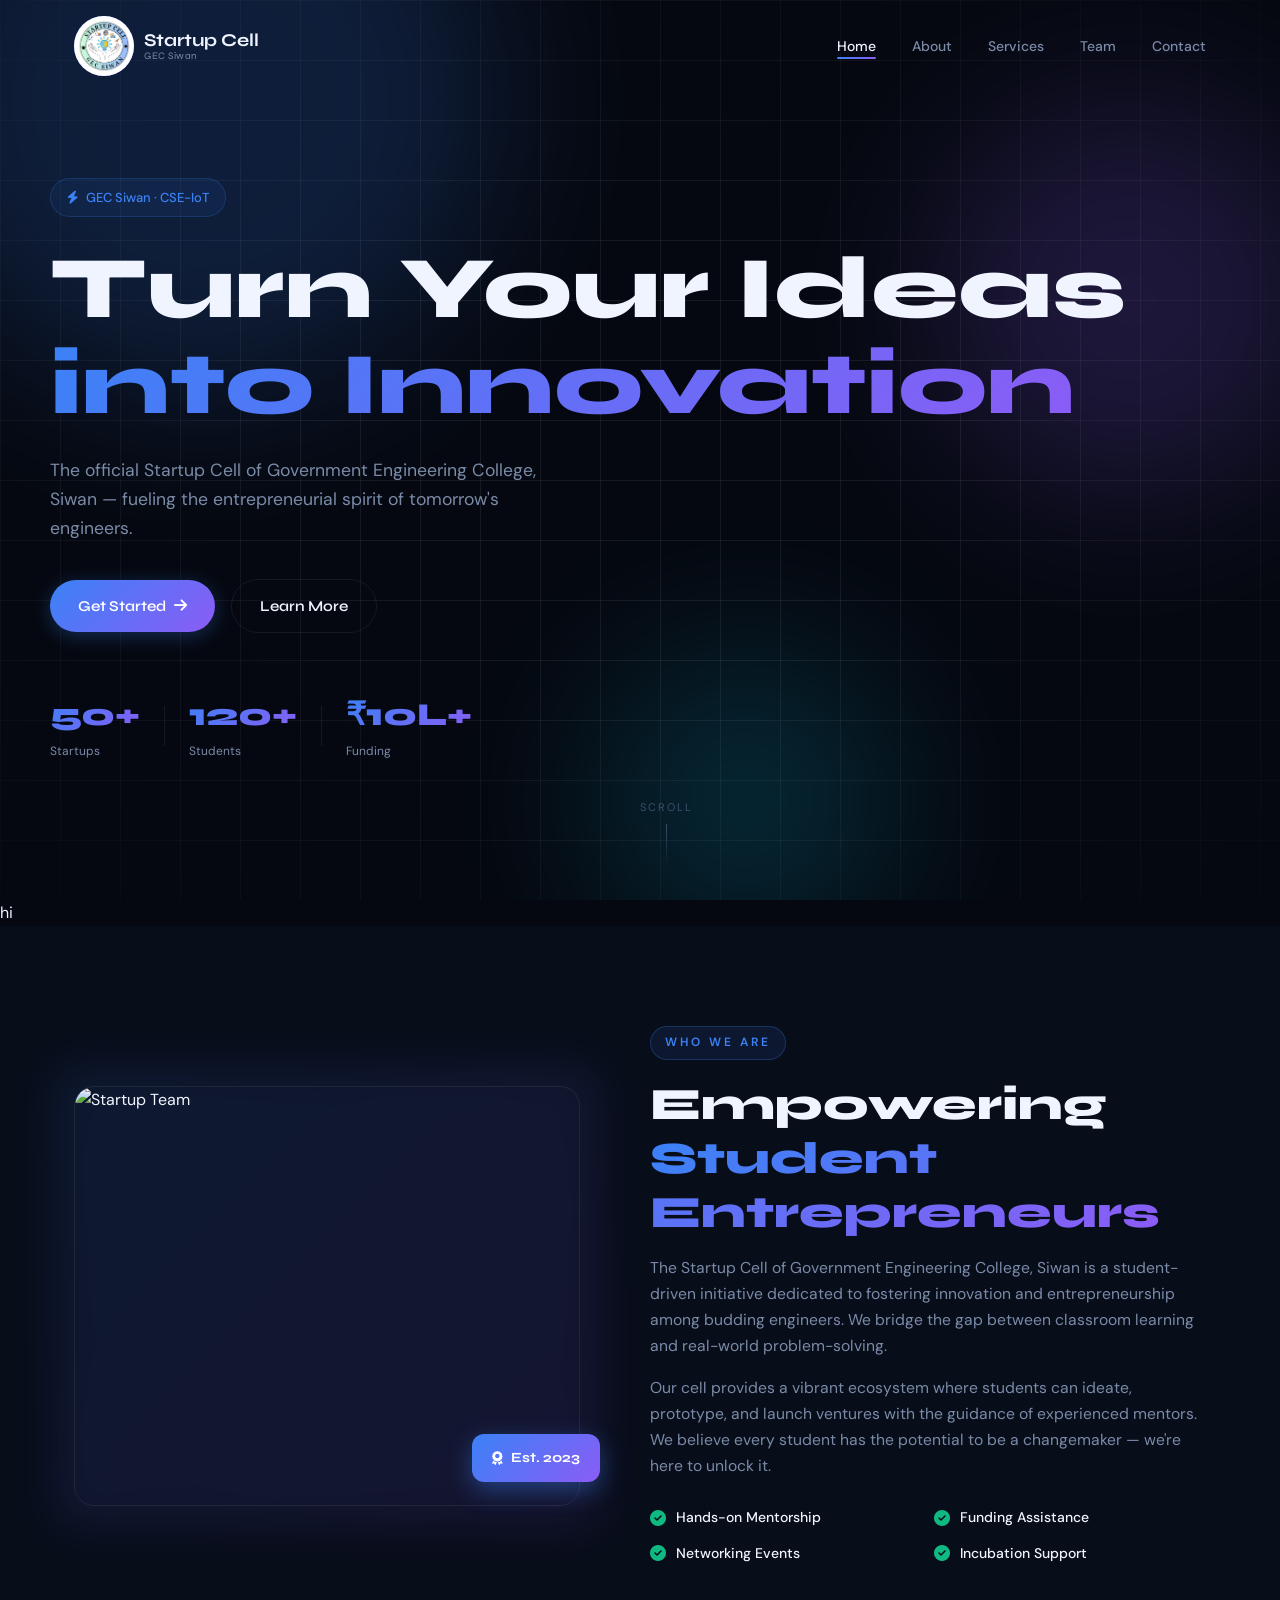
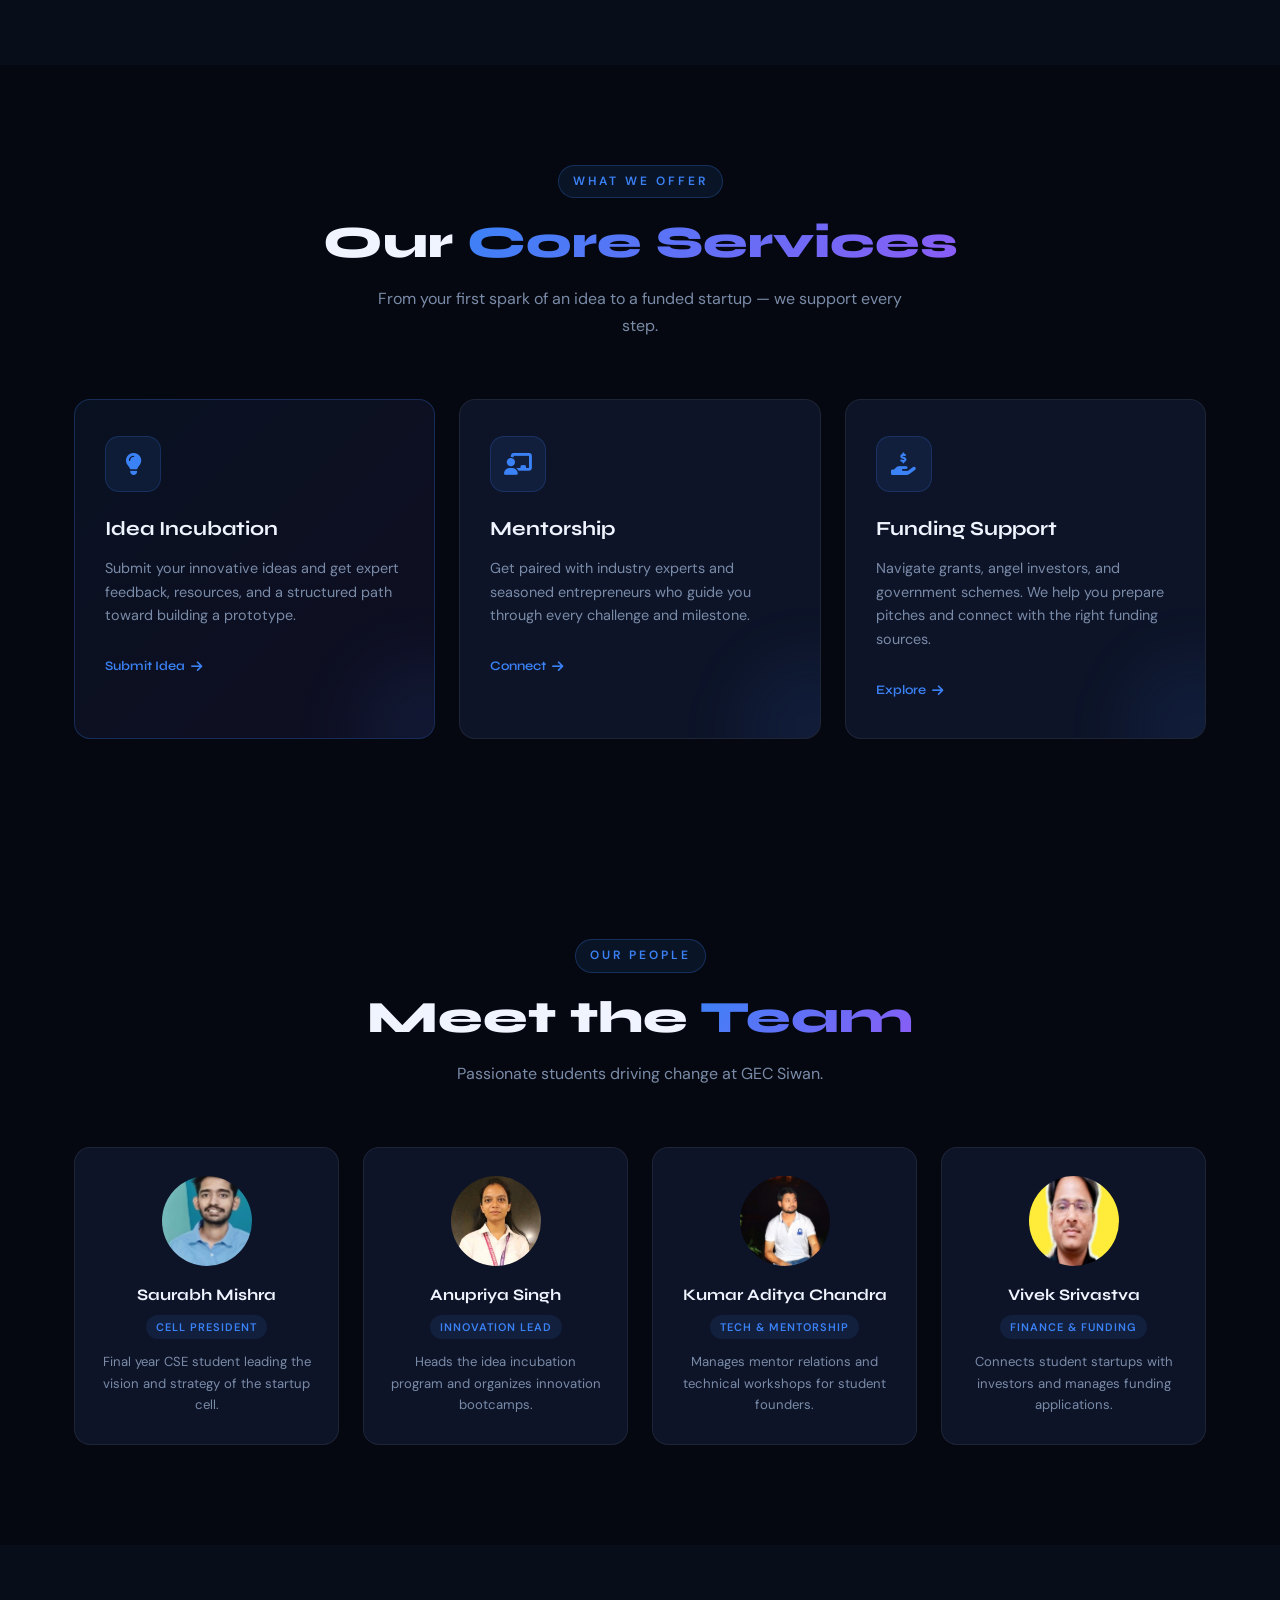
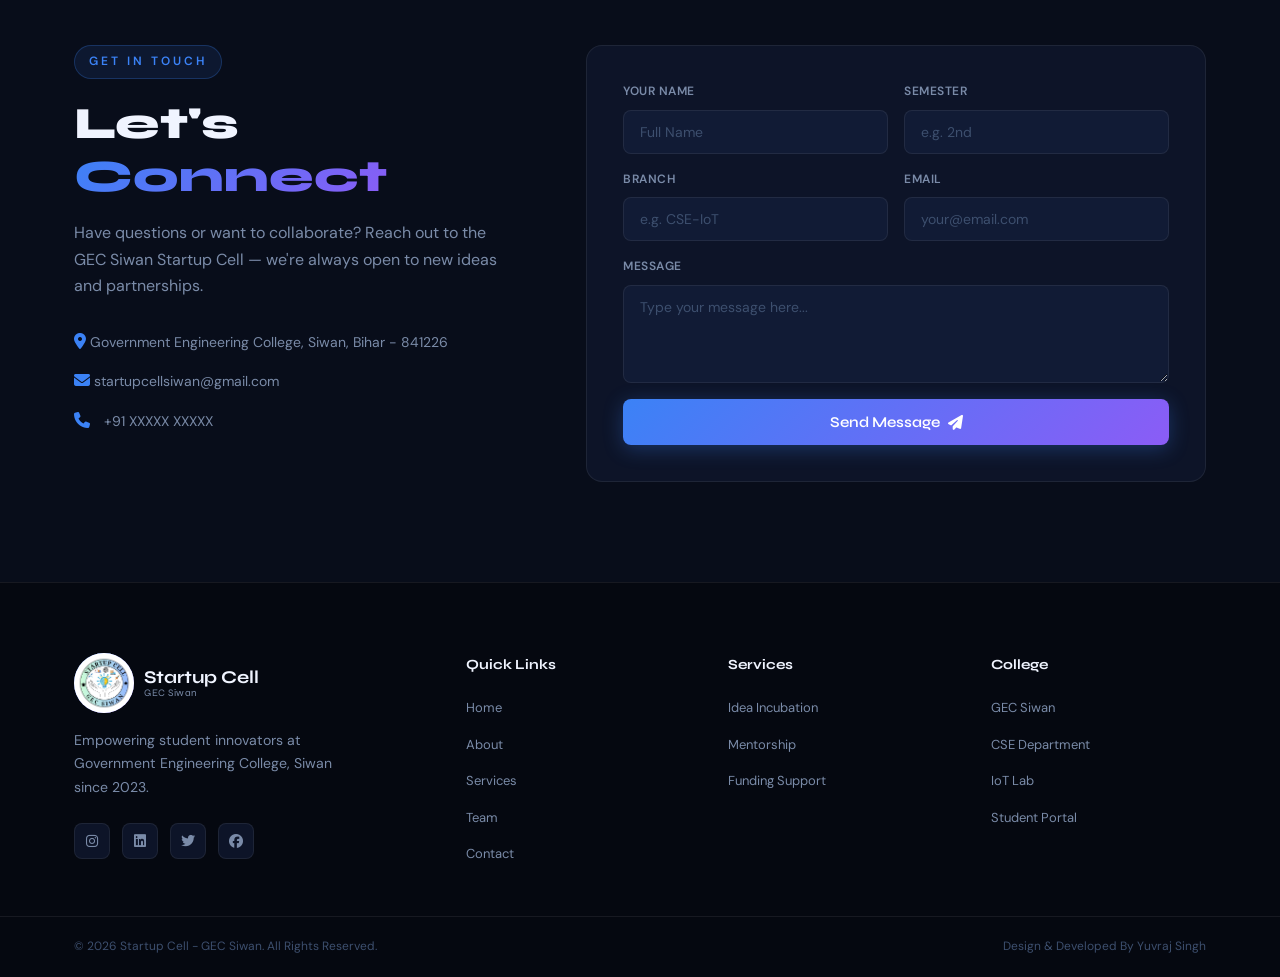
==== index.html @ 68ba0b36 "mage update in team section" ====
<!DOCTYPE html>
<html lang="en">
<head>
  <meta charset="UTF-8" />
  <meta name="viewport" content="width=device-width, initial-scale=1.0"/>
  <title>Startup Cell - GEC Siwan</title>
  <link rel="stylesheet" href="style.css" />
  <link href="https://fonts.googleapis.com/css2?family=Syne:wght@400;600;700;800&family=DM+Sans:ital,wght@0,300;0,400;0,500;1,300&display=swap" rel="stylesheet"/>
  <link rel="stylesheet" href="https://cdnjs.cloudflare.com/ajax/libs/font-awesome/6.5.0/css/all.min.css"/>
</head>
<body>

  <!-- ======= NAVBAR ======= -->
  <nav class="navbar" id="navbar">
    <div class="nav-inner">
      <a href="#home" class="nav-logo">
        <div class="logo-icon">
          <img src="IMAGES/Startup Cell Logo.png" alt="startup cell logo">
        </div>
        <div class="logo-text">Startup Cell<span>GEC Siwan</span></div>
      </a>
      <ul class="nav-links" id="navLinks">
        <li><a href="#home" class="nav-link active">Home</a></li>
        <li><a href="#about" class="nav-link">About</a></li>
        <li><a href="#services" class="nav-link">Services</a></li>
        <li><a href="#team" class="nav-link">Team</a></li>
        <li><a href="#contact" class="nav-link">Contact</a></li>
      </ul>
      <button class="hamburger" id="hamburger" aria-label="Toggle Menu">
        <span></span><span></span><span></span>
      </button>
    </div>
  </nav>

  <!-- ======= HERO ======= -->
  <section class="hero" id="home">
    <div class="hero-bg">
      <div class="hero-circle c1"></div>
      <div class="hero-circle c2"></div>
      <div class="hero-circle c3"></div>
      <div class="grid-overlay"></div>
    </div>
    <div class="hero-content">
      <div class="hero-badge"><i class="fa-solid fa-bolt"></i> GEC Siwan · CSE-IoT</div>
      <h1 class="hero-title">
        Turn Your Ideas<br/>
        <span class="gradient-text">into Innovation</span>
      </h1>
      <p class="hero-desc">
        The official Startup Cell of Government Engineering College, Siwan — fueling the entrepreneurial spirit of tomorrow's engineers.
      </p>
      <div class="hero-cta">
        <a href="#services" class="btn-primary">Get Started <i class="fa-solid fa-arrow-right"></i></a>
        <a href="#about" class="btn-ghost">Learn More</a>
      </div>
      <div class="hero-stats">
        <div class="stat"><span class="stat-num">50+</span><span class="stat-label">Startups</span></div>
        <div class="stat-divider"></div>
        <div class="stat"><span class="stat-num">120+</span><span class="stat-label">Students</span></div>
        <div class="stat-divider"></div>
        <div class="stat"><span class="stat-num">₹10L+</span><span class="stat-label">Funding</span></div>
      </div>
    </div>
    <!-- <div class="hero-visual">
      <div class="floating-card fc1"><i class="fa-solid fa-lightbulb"></i><span>Idea Lab</span></div>
      <div class="floating-card fc2"><i class="fa-solid fa-rocket"></i><span>Launch</span></div>
      <div class="floating-card fc3"><i class="fa-solid fa-chart-line"></i><span>Growth</span></div>
      <div class="hero-orb"></div>
    </div> -->
    <div class="scroll-hint"><span>Scroll</span><div class="scroll-line"></div></div>
  </section>hi

  <!-- ======= ABOUT ======= -->
  <section class="about" id="about">
    <div class="container">
      <div class="about-inner">
        <div class="about-img-wrap">
          <div class="about-img-bg"></div>
          <img src="https://pbs.twimg.com/media/HG0nPJeasAAqu2N.jpg" alt="Startup Team" class="about-img" />
          <div class="about-img-badge"><i class="fa-solid fa-award"></i> Est. 2023</div>
        </div>
        <div class="about-content">
          <div class="section-label">Who We Are</div>
          <h2 class="section-title">Empowering <span class="gradient-text">Student Entrepreneurs</span></h2>
          <p>The Startup Cell of Government Engineering College, Siwan is a student-driven initiative dedicated to fostering innovation and entrepreneurship among budding engineers. We bridge the gap between classroom learning and real-world problem-solving.</p>
          <p>Our cell provides a vibrant ecosystem where students can ideate, prototype, and launch ventures with the guidance of experienced mentors. We believe every student has the potential to be a changemaker — we're here to unlock it.</p>
          <div class="about-features">
            <div class="feature-item"><i class="fa-solid fa-check-circle"></i> Hands-on Mentorship</div>
            <div class="feature-item"><i class="fa-solid fa-check-circle"></i> Funding Assistance</div>
            <div class="feature-item"><i class="fa-solid fa-check-circle"></i> Networking Events</div>
            <div class="feature-item"><i class="fa-solid fa-check-circle"></i> Incubation Support</div>
          </div>
        </div>
      </div>
    </div>
  </section>

  <!-- ======= SERVICES ======= -->
  <section class="services" id="services">
    <div class="container">
      <div class="section-header">
        <div class="section-label">What We Offer</div>
        <h2 class="section-title">Our <span class="gradient-text">Core Services</span></h2>
        <p class="section-subtitle">From your first spark of an idea to a funded startup — we support every step.</p>
      </div>
      <div class="services-grid">

        <div class="service-card featured">
          <div class="service-icon"><i class="fa-solid fa-lightbulb"></i></div>
          <h3>Idea Incubation</h3>
          <p>Submit your innovative ideas and get expert feedback, resources, and a structured path toward building a prototype.</p>
          <a href="idea.html" target="_blank" class="service-btn">Submit Idea <i class="fa-solid fa-arrow-right"></i></a>
          <div class="card-glow"></div>
        </div>

        <div class="service-card">
          <div class="service-icon"><i class="fa-solid fa-chalkboard-user"></i></div>
          <h3>Mentorship</h3>
          <p>Get paired with industry experts and seasoned entrepreneurs who guide you through every challenge and milestone.</p>
          <a href="mentor.html" target="_blank" class="service-btn">Connect <i class="fa-solid fa-arrow-right"></i></a>
          <div class="card-glow"></div>
        </div>

        <div class="service-card">
          <div class="service-icon"><i class="fa-solid fa-hand-holding-dollar"></i></div>
          <h3>Funding Support</h3>
          <p>Navigate grants, angel investors, and government schemes. We help you prepare pitches and connect with the right funding sources.</p>
          <a href="funding.html" class="service-btn">Explore <i class="fa-solid fa-arrow-right"></i></a>
          <div class="card-glow"></div>
        </div>

      </div>
    </div>
  </section>

  <!-- ======= IDEA FORM ======= -->
  <!-- <section class="idea-form-section" id="idea-form">
    <div class="container">
      <div class="idea-form-wrap">
        <div class="idea-form-left">
          <div class="section-label">Idea Incubation</div>
          <h2 class="section-title">Submit Your <span class="gradient-text">Idea</span></h2>
          <p>Have an innovative idea that can solve a real problem? Fill in the form and our team will review it and get back to you!</p>
          <div class="idea-steps">
            <div class="step"><span class="step-num">01</span><span>Submit your idea via form</span></div>
            <div class="step"><span class="step-num">02</span><span>Review by expert panel</span></div>
            <div class="step"><span class="step-num">03</span><span>Incubation & Mentorship</span></div>
          </div>
        </div>
        <div class="idea-form-right">
          <form class="idea-form" id="ideaForm">
            <div class="form-row">
              <div class="form-group">
                <label>Full Name</label>
                <input type="text" placeholder="Your full name" required />
              </div>
              <div class="form-group">
                <label>Branch</label>
                <input type="text" placeholder="e.g. CSE-IoT" required />
              </div>
            </div> -->
            <!-- <div class="form-row">
              <div class="form-group">
                <label>Semester</label>
                <input type="text" placeholder="e.g. 2nd" required />
              </div>
              <div class="form-group">
                <label>Registration No.</label>
                <input type="text" placeholder="e.g. 2023XXXXXXX" required />
              </div>
            </div>
            <div class="form-row">
              <div class="form-group">
                <label>Email</label>
                <input type="email" placeholder="your@email.com" required />
              </div>
              <div class="form-group">
                <label>Contact No.</label>
                <input type="tel" placeholder="+91 XXXXXXXXXX" required />
              </div>
            </div>
            <div class="form-group full">
              <label>Topic of Idea</label>
              <input type="text" placeholder="e.g. Smart Irrigation System using IoT" required />
            </div>
            <div class="form-group full">
              <label>Description of Idea</label>
              <textarea rows="4" placeholder="Describe your idea in detail..." required></textarea>
            </div>
            <button type="submit" class="btn-primary full-btn">Submit Idea <i class="fa-solid fa-paper-plane"></i></button>
          </form>
        </div>
      </div>
    </div>
  </section> -->

  <!-- ======= TEAM ======= -->
  <section class="team" id="team">
    <div class="container">
      <div class="section-header">
        <div class="section-label">Our People</div>
        <h2 class="section-title">Meet the <span class="gradient-text">Team</span></h2>
        <p class="section-subtitle">Passionate students driving change at GEC Siwan.</p>
      </div>
      <div class="team-grid">

        <div class="team-card">
          <div class="team-img-wrap">
            <img src="IMAGES/Saurabh  Mishra.jpeg" alt="Saurabh Mishra" />
            <div class="team-overlay"><div class="team-socials"><a href="https://www.linkedin.com/in/saurabh-mishra-515192320?utm_source=share_via&utm_content=profile&utm_medium=member_android" target="_blank"><i class="fa-brands fa-linkedin"></i></a><a href="#"><i class="fa-brands fa-github"></i></a></div></div>
          </div>
          <h4>Saurabh Mishra</h4>
          <span class="team-role">Cell President</span>
          <p>Final year CSE student leading the vision and strategy of the startup cell.</p>
        </div>

        <div class="team-card">
          <div class="team-img-wrap">
            <img src="IMAGES/Anupriya.jpeg" alt="Anupriya Singh" />
            <div class="team-overlay"><div class="team-socials"><a href="https://www.linkedin.com/in/anupriya-singh-14bb33348?utm_source=share_via&utm_content=profile&utm_medium=member_android" target="_blank"><i class="fa-brands fa-linkedin"></i></a><a href="#"><i class="fa-brands fa-github"></i></a></div></div>
          </div>
          <h4>Anupriya Singh</h4>
          <span class="team-role">Innovation Lead</span>
          <p>Heads the idea incubation program and organizes innovation bootcamps.</p>
        </div>

        <div class="team-card">
          <div class="team-img-wrap">
            <img src="IMAGES/Aditya Chandra.jpeg" alt="Kumar Aditya Chandra" />
            <div class="team-overlay"><div class="team-socials"><a href="https://www.linkedin.com/in/kumar-aditya-chandra-063805a6?utm_source=share_via&utm_content=profile&utm_medium=member_android" target="_blank"><i class="fa-brands fa-linkedin"></i></a><a href="#"><i class="fa-brands fa-github"></i></a></div></div>
          </div>
          <h4>Kumar Aditya Chandra</h4>
          <span class="team-role">Tech & Mentorship</span>
          <p>Manages mentor relations and technical workshops for student founders.</p>
        </div>

        <div class="team-card">
          <div class="team-img-wrap">
            <img src="IMAGES/vivek srivastva.jpeg" alt="Vivek Srivastva" />
            <div class="team-overlay"><div class="team-socials"><a href="https://www.linkedin.com/in/vivek-kumar-srivastav-7a9850263?utm_source=share_via&utm_content=profile&utm_medium=member_android" target="_blank"><i class="fa-brands fa-linkedin"></i></a><a href="#"><i class="fa-brands fa-github"></i></a></div></div>
          </div>
          <h4>Vivek Srivastva</h4>
          <span class="team-role">Finance & Funding</span>
          <p>Connects student startups with investors and manages funding applications.</p>
        </div>

      </div>
    </div>
  </section>

  <!-- ======= CONTACT ======= -->
  <section class="contact" id="contact">
    <div class="container">
      <div class="contact-inner">
        <div class="contact-info">
          <div class="section-label">Get In Touch</div>
          <h2 class="section-title">Let's <span class="gradient-text">Connect</span></h2>
          <p>Have questions or want to collaborate? Reach out to the GEC Siwan Startup Cell — we're always open to new ideas and partnerships.</p>
          <div class="contact-details">
            <div class="contact-item"><a href="https://maps.app.goo.gl/V7AStW87ay97NSYPA" target="_blank" rel="noopener noreferrer"><i class="fa-solid fa-location-dot"></i> <span>Government Engineering College, Siwan, Bihar - 841226</span></a></div>
            <div class="contact-item"><a href="https://mail.google.com/mail/?view=cm&fs=1&to=startupcellsiwan@gmail.com" target="_blank"><i class="fa-solid fa-envelope"></i> <span>startupcellsiwan@gmail.com</span></a></div>
            <div class="contact-item"><i class="fa-solid fa-phone"></i><span>+91 XXXXX XXXXX</span></div>
          </div>
        </div>
        <div class="contact-form-wrap">
          <form class="contact-form" id="contactForm">
            <div class="form-row">
              <div class="form-group">
                <label>Your Name</label>
                <input type="text" placeholder="Full Name" required />
              </div>
              <div class="form-group">
                <label>Semester</label>
                <input type="text" placeholder="e.g. 2nd" />
              </div>
            </div>
            <div class="form-row">
              <div class="form-group">
                <label>Branch</label>
                <input type="text" placeholder="e.g. CSE-IoT" />
              </div>
              <div class="form-group">
                <label>Email</label>
                <input type="email" placeholder="your@email.com" required />
              </div>
            </div>
            <div class="form-group full">
              <label>Message</label>
              <textarea rows="4" placeholder="Type your message here..." required></textarea>
            </div>
            <button type="submit" class="btn-primary full-btn">Send Message <i class="fa-solid fa-paper-plane"></i></button>
          </form>
        </div>
      </div>
    </div>
  </section>

  <!-- ======= FOOTER ======= -->
  <footer class="footer">
    <div class="footer-top">
      <div class="container footer-inner">
        <div class="footer-brand">
          <div class="nav-logo">
            <div class="logo-icon"><img src="IMAGES/Startup Cell Logo.png"></div>
            <div class="logo-text">Startup Cell<span>GEC Siwan</span></div>
          </div>
          <p>Empowering student innovators at Government Engineering College, Siwan since 2023.</p>
          <div class="footer-socials">
            <a href="https://www.instagram.com/scellgecsiwan?igsh=MWdob2xvY2lmMjdhZA==" target="_blank"><i class="fa-brands fa-instagram"></i></a>
            <a href="https://in.linkedin.com/in/scellgecsiwan" target="_blank"><i class="fa-brands fa-linkedin"></i></a>
            <a href="https://x.com/SCellGecSiwan" target="_blank"><i class="fa-brands fa-twitter"></i></a>
            <a href="https://www.facebook.com/SCellGecSiwan" target="_blank"><i class="fa-brands fa-facebook"></i></a>
          </div>
        </div>
        <div class="footer-links">
          <h5>Quick Links</h5>
          <ul>
            <li><a href="#home">Home</a></li>
            <li><a href="#about">About</a></li>
            <li><a href="#services">Services</a></li>
            <li><a href="#team">Team</a></li>
            <li><a href="#contact">Contact</a></li>
          </ul>
        </div>
        <div class="footer-links">
          <h5>Services</h5>
          <ul>
            <li><a href="#idea-form">Idea Incubation</a></li>
            <li><a href="#mentorship">Mentorship</a></li>
            <li><a href="#funding">Funding Support</a></li>
          </ul>
        </div>
        <div class="footer-links">
          <h5>College</h5>
          <ul>
            <li><a href="#">GEC Siwan</a></li>
            <li><a href="#">CSE Department</a></li>
            <li><a href="#">IoT Lab</a></li>
            <li><a href="#">Student Portal</a></li>
          </ul>
        </div>
      </div>
    </div>
    <div class="footer-bottom">
      <div class="container">
        <p>&copy; 2026 Startup Cell - GEC Siwan. All Rights Reserved.</p>
        <p>Design & Developed By</i> Yuvraj Singh</p>
      </div>
    </div>
  </footer>

  <!-- Toast Notification -->
  <div class="toast" id="toast"><i class="fa-solid fa-circle-check"></i> <span id="toastMsg">Submitted!</span></div>

  <script src="script.js"></script>
</body>
</html>
---- style.css ----
/* =============================================
   GEC SIWAN STARTUP CELL - STYLE.CSS
   ============================================= */

/* --- CSS Variables --- */
:root {
  --bg: #050810;
  --bg2: #080d1a;
  --surface: #0d1428;
  --surface2: #111b35;
  --border: rgba(255,255,255,0.07);
  --accent: #3b82f6;
  --accent2: #06b6d4;
  --accent3: #8b5cf6;
  --green: #10b981;
  --text: #f0f4ff;
  --text-muted: #7a8ba8;
  --text-dim: #3d4f6e;
  --gradient: linear-gradient(135deg, #3b82f6, #8b5cf6);
  --gradient2: linear-gradient(135deg, #06b6d4, #3b82f6);
  --font-display: 'Syne', sans-serif;
  --font-body: 'DM Sans', sans-serif;
  --radius: 16px;
  --radius-sm: 8px;
  --shadow: 0 8px 32px rgba(0,0,0,0.4);
  --shadow-glow: 0 0 40px rgba(59,130,246,0.15);
}

/* --- Reset --- */
*, *::before, *::after { margin: 0; padding: 0; box-sizing: border-box; }
html { scroll-behavior: smooth; }
body {
  font-family: var(--font-body);
  background: var(--bg);
  color: var(--text);
  line-height: 1.65;
  overflow-x: hidden;
}
a { text-decoration: none; color: inherit; }
ul { list-style: none; }
img { max-width: 100%; display: block; }

/* --- Utility --- */
.container { max-width: 1180px; margin: 0 auto; padding: 0 24px; }
.gradient-text {
  background: var(--gradient);
  -webkit-background-clip: text;
  -webkit-text-fill-color: transparent;
  background-clip: text;
}
.section-label {
  display: inline-block;
  font-size: 12px;
  font-weight: 600;
  letter-spacing: 3px;
  text-transform: uppercase;
  color: var(--accent);
  background: rgba(59,130,246,0.1);
  border: 1px solid rgba(59,130,246,0.25);
  padding: 6px 14px;
  border-radius: 100px;
  margin-bottom: 18px;
}
.section-title {
  font-family: var(--font-display);
  font-size: clamp(2rem, 4vw, 2.8rem);
  font-weight: 800;
  line-height: 1.2;
  margin-bottom: 16px;
}
.section-header { text-align: center; margin-bottom: 60px; }
.section-subtitle { color: var(--text-muted); max-width: 540px; margin: 0 auto; }

/* --- Buttons --- */
.btn-primary {
  display: inline-flex;
  align-items: center;
  gap: 8px;
  background: var(--gradient);
  color: #fff;
  font-family: var(--font-display);
  font-size: 15px;
  font-weight: 600;
  padding: 14px 28px;
  border-radius: 100px;
  border: none;
  cursor: pointer;
  transition: all 0.3s ease;
  box-shadow: 0 4px 20px rgba(59,130,246,0.3);
}
.btn-primary:hover { transform: translateY(-2px); box-shadow: 0 8px 30px rgba(59,130,246,0.45); }
.btn-ghost {
  display: inline-flex;
  align-items: center;
  gap: 8px;
  background: transparent;
  color: var(--text);
  font-family: var(--font-display);
  font-size: 15px;
  font-weight: 600;
  padding: 14px 28px;
  border-radius: 100px;
  border: 1px solid var(--border);
  cursor: pointer;
  transition: all 0.3s ease;
}
.btn-ghost:hover { background: var(--surface); border-color: rgba(255,255,255,0.15); }
.full-btn { width: 100%; justify-content: center; border-radius: var(--radius-sm); }

/* =============================================
   NAVBAR
   ============================================= */
.navbar {
  position: fixed;
  top: 0; left: 0; right: 0;
  z-index: 1000;
  padding: 16px 0;
  transition: all 0.3s ease;
}
.navbar.scrolled {
  background: rgba(5,8,16,0.9);
  backdrop-filter: blur(20px);
  padding: 10px 0;
  border-bottom: 1px solid var(--border);
}
.nav-inner {
  max-width: 1180px;
  /* height:100px;     */
  margin: 0 auto;
  padding: 0 24px;
  display: flex;
  align-items: center;
  justify-content: space-between;
}
.nav-logo {
  display: flex;
  align-items: center;
  gap: 10px;
  /* height:100px;
  width:500px; */
}
.logo-icon {
  width: 60px; height: 60px;
  background: var(--gradient);
  border-radius: 50%;  /* 10px */
  display: flex; align-items: center; justify-content: center;
  font-family: var(--font-display);
  font-weight: 800;
  font-size: 13px;
  color: #fff;
  letter-spacing: 0.5px;
}
.logo-icon img{
  height:60px;
  width:60px;
  border-radius: 50%;
  object-fit: cover;
}
.logo-text {
  font-family: var(--font-display);
  font-weight: 700;
  font-size: 18px;
  display: flex;
  flex-direction: column;
  line-height: 1;
}
.logo-text span {
  font-size: 10px;
  font-weight: 400;
  color: var(--text-muted);
  letter-spacing: 0.5px;
  margin-top: 2px;
}
.nav-links {
  display: flex;
  align-items: center;
  gap: 36px;
}
.nav-link {
  font-size: 14px;
  font-weight: 500;
  color: var(--text-muted);
  transition: color 0.2s;
  position: relative;
}
.nav-link::after {
  content: '';
  position: absolute;
  bottom: -4px; left: 0;
  width: 0; height: 2px;
  background: var(--gradient);
  border-radius: 2px;
  transition: width 0.3s ease;
}
.nav-link:hover, .nav-link.active { color: var(--text); }
.nav-link:hover::after, .nav-link.active::after { width: 100%; }
.hamburger {
  display: none;
  flex-direction: column;
  gap: 5px;
  background: none;
  border: none;
  cursor: pointer;
  padding: 4px;
}
.hamburger span {
  display: block;
  width: 22px; height: 2px;
  background: var(--text);
  border-radius: 2px;
  transition: all 0.3s ease;
}
.hamburger.open span:nth-child(1) { transform: translateY(7px) rotate(45deg); }
.hamburger.open span:nth-child(2) { opacity: 0; }
.hamburger.open span:nth-child(3) { transform: translateY(-7px) rotate(-45deg); }

/* =============================================
   HERO
   ============================================= */
.hero {
  min-height: 100vh;
  display: flex;
  align-items: center;
  position: relative;
  overflow: hidden;
  padding: 120px 24px 80px;
}
.hero-bg { position: absolute; inset: 0; z-index: 0; }
.hero-circle {
  position: absolute;
  border-radius: 50%;
  filter: blur(80px);
  opacity: 0.18;
}
.c1 { width: 600px; height: 600px; background: #3b82f6; top: -200px; left: -100px; animation: float1 8s ease-in-out infinite; }
.c2 { width: 400px; height: 400px; background: #8b5cf6; top: 100px; right: -50px; animation: float2 10s ease-in-out infinite; }
.c3 { width: 300px; height: 300px; background: #06b6d4; bottom: -50px; right: 30%; animation: float1 12s ease-in-out infinite reverse; }
.grid-overlay {
  position: absolute; inset: 0;
  background-image: linear-gradient(var(--border) 1px, transparent 1px), linear-gradient(90deg, var(--border) 1px, transparent 1px);
  background-size: 60px 60px;
  mask-image: radial-gradient(ellipse 80% 80% at 50% 50%, black 30%, transparent 100%);
}
.hero-content {
  position: relative;
  z-index: 2;
  max-width: 1180px;    /*  ese se horizontal me hai  */
  margin: 0 auto;
  width: 100%;
  flex: 1;
}
.hero-badge {
  display: inline-flex;
  align-items: center;
  gap: 8px;
  font-size: 13px;
  font-weight: 500;
  color: var(--accent);
  background: rgba(59,130,246,0.08);
  border: 1px solid rgba(59,130,246,0.2);
  padding: 8px 16px;
  border-radius: 100px;
  margin-bottom: 24px;
  animation: fadeUp 0.6s ease both;
}
.hero-title {
  font-family: var(--font-display);
  font-size: clamp(3rem, 7vw, 5.5rem);
  font-weight: 800;
  line-height: 1.08;
  margin-bottom: 24px;
  animation: fadeUp 0.7s 0.1s ease both;
}
.hero-desc {
  font-size: 1.1rem;
  color: var(--text-muted);
  max-width: 520px;
  margin-bottom: 36px;
  animation: fadeUp 0.7s 0.2s ease both;
}
.hero-cta {
  display: flex;
  align-items: center;
  gap: 16px;
  flex-wrap: wrap;
  margin-bottom: 56px;
  animation: fadeUp 0.7s 0.3s ease both;
}
.hero-stats {
  display: flex;
  align-items: center;
  gap: 24px;
  animation: fadeUp 0.7s 0.4s ease both;
}
.stat { display: flex; flex-direction: column; }
.stat-num { font-family: var(--font-display); font-size: 2rem; font-weight: 800; background: var(--gradient); -webkit-background-clip: text; -webkit-text-fill-color: transparent; background-clip: text; }
.stat-label { font-size: 12px; color: var(--text-muted); }
.stat-divider { width: 1px; height: 40px; background: var(--border); }
.hero-visual {
  position: absolute;
  right: 0; top: 50%;
  transform: translateY(-50%);
  width: 420px; height: 420px;
  z-index: 1;
  pointer-events: none;
}
.hero-orb {
  position: absolute;
  width: 320px; height: 320px;
  border-radius: 50%;
  background: conic-gradient(from 0deg, rgba(59,130,246,0.3), rgba(139,92,246,0.3), rgba(6,182,212,0.3), rgba(59,130,246,0.3));
  top: 50%; left: 50%;
  transform: translate(-50%,-50%);
  filter: blur(1px);
  animation: spin 15s linear infinite;
}
.hero-orb::after {
  content: '';
  position: absolute;
  inset: 12px;
  border-radius: 50%;
  background: var(--bg);
}
.floating-card {
  position: absolute;
  display: flex;
  align-items: center;
  gap: 10px;
  background: rgba(13,20,40,0.9);
  border: 1px solid var(--border);
  border-radius: 12px;
  padding: 12px 18px;
  font-family: var(--font-display);
  font-size: 13px;
  font-weight: 600;
  backdrop-filter: blur(10px);
  box-shadow: var(--shadow);
}
.floating-card i { font-size: 18px; }
.fc1 { top: 10%; left: 5%; animation: float1 6s ease-in-out infinite; }
.fc1 i { color: var(--accent); }
.fc2 { top: 50%; right: 0; animation: float2 7s ease-in-out infinite; }
.fc2 i { color: #f59e0b; }
.fc3 { bottom: 15%; left: 15%; animation: float1 8s ease-in-out infinite; }
.fc3 i { color: var(--green); }
.scroll-hint {
  position: absolute;
  bottom: 36px; left: 50%;
  transform: translateX(-50%);
  display: flex;
  flex-direction: column;
  align-items: center;
  gap: 8px;
  font-size: 11px;
  letter-spacing: 2px;
  text-transform: uppercase;
  color: var(--text-dim);
  animation: fadeUp 1s 0.8s ease both;
}
.scroll-line {
  width: 1px; height: 40px;
  background: linear-gradient(to bottom, var(--text-dim), transparent);
  animation: scrollLine 2s ease-in-out infinite;
}

/* =============================================
   ABOUT
   ============================================= */
.about {
  padding: 100px 0;
  background: var(--bg2);
}
.about-inner {
  display: grid;
  grid-template-columns: 1fr 1.1fr;
  gap: 70px;
  align-items: center;
}
.about-img-wrap {
  position: relative;
}
.about-img-bg {
  position: absolute;
  inset: -20px;
  background: var(--gradient);
  border-radius: 24px;
  opacity: 0.1;
  filter: blur(20px);
}
.about-img {
  border-radius: 20px;
  width: 100%;
  object-fit: cover;
  height: 420px;
  position: relative;
  z-index: 1;
  border: 1px solid var(--border);
}
.about-img-badge {
  position: absolute;
  bottom: 24px; right: -20px;
  background: var(--gradient);
  color: #fff;
  font-family: var(--font-display);
  font-size: 14px;
  font-weight: 700;
  padding: 12px 20px;
  border-radius: 12px;
  display: flex;
  align-items: center;
  gap: 8px;
  z-index: 2;
  box-shadow: 0 8px 24px rgba(59,130,246,0.4);
}
.about-content p {
  color: var(--text-muted);
  margin-bottom: 16px;
  font-size: 0.98rem;
}
.about-features {
  display: grid;
  grid-template-columns: 1fr 1fr;
  gap: 12px;
  margin-top: 28px;
}
.feature-item {
  display: flex;
  align-items: center;
  gap: 10px;
  font-size: 14px;
  font-weight: 500;
  color: var(--text);
}
.feature-item i { color: var(--green); font-size: 16px; }

/* =============================================
   SERVICES
   ============================================= */
.services { padding: 100px 0; }
.services-grid {
  display: grid;
  grid-template-columns: repeat(3, 1fr);
  gap: 24px;
}
.service-card {
  background: var(--surface);
  border: 1px solid var(--border);
  border-radius: var(--radius);
  padding: 36px 30px;
  position: relative;
  overflow: hidden;
  transition: all 0.4s ease;
}
.service-card:hover { transform: translateY(-6px); border-color: rgba(59,130,246,0.3); }
.service-card.featured {
  background: linear-gradient(135deg, rgba(59,130,246,0.08), rgba(139,92,246,0.08));
  border-color: rgba(59,130,246,0.25);
}
.service-icon {
  width: 56px; height: 56px;
  background: rgba(59,130,246,0.1);
  border: 1px solid rgba(59,130,246,0.2);
  border-radius: 14px;
  display: flex; align-items: center; justify-content: center;
  font-size: 22px;
  color: var(--accent);
  margin-bottom: 20px;
  transition: all 0.3s ease;
}
.service-card:hover .service-icon { background: var(--accent); color: #fff; border-color: var(--accent); }
.service-card h3 {
  font-family: var(--font-display);
  font-size: 1.25rem;
  font-weight: 700;
  margin-bottom: 12px;
}
.service-card p { color: var(--text-muted); font-size: 0.9rem; margin-bottom: 24px; }
.service-btn {
  display: inline-flex;
  align-items: center;
  gap: 6px;
  font-size: 13px;
  font-weight: 600;
  font-family: var(--font-display);
  color: var(--accent);
  transition: gap 0.2s;
}
.service-btn:hover { gap: 10px; }
.card-glow {
  position: absolute;
  bottom: -60px; right: -60px;
  width: 140px; height: 140px;
  border-radius: 50%;
  background: rgba(59,130,246,0.08);
  filter: blur(30px);
  transition: all 0.4s ease;
}
.service-card:hover .card-glow { transform: scale(1.5); opacity: 0.8; }

/* =============================================
   IDEA FORM
   ============================================= */
.idea-form-section {
  padding: 100px 0;
  background: var(--bg2);
  position: relative;
  overflow: hidden;
}
.idea-form-section::before {
  content: '';
  position: absolute;
  top: -100px; left: -100px;
  width: 500px; height: 500px;
  border-radius: 50%;
  background: rgba(59,130,246,0.05);
  filter: blur(60px);
}
.idea-form-wrap {
  display: grid;
  grid-template-columns: 1fr 1.4fr;
  gap: 70px;
  align-items: start;
}
.idea-form-left p { color: var(--text-muted); margin-bottom: 32px; }
.idea-steps { display: flex; flex-direction: column; gap: 20px; }
.step {
  display: flex;
  align-items: center;
  gap: 16px;
  font-size: 14px;
  color: var(--text-muted);
}
.step-num {
  font-family: var(--font-display);
  font-size: 22px;
  font-weight: 800;
  background: var(--gradient);
  -webkit-background-clip: text;
  -webkit-text-fill-color: transparent;
  background-clip: text;
  min-width: 32px;
}
.idea-form, .contact-form {
  background: var(--surface);
  border: 1px solid var(--border);
  border-radius: var(--radius);
  padding: 36px;
}
.form-row {
  display: grid;
  grid-template-columns: 1fr 1fr;
  gap: 16px;
  margin-bottom: 16px;
}
.form-group { display: flex; flex-direction: column; gap: 8px; }
.form-group.full { margin-bottom: 16px; }
.form-group label {
  font-size: 12px;
  font-weight: 600;
  letter-spacing: 0.5px;
  color: var(--text-muted);
  text-transform: uppercase;
}
.form-group input, .form-group textarea, .form-group select {
  background: var(--surface2);
  border: 1px solid var(--border);
  border-radius: var(--radius-sm);
  padding: 12px 16px;
  font-family: var(--font-body);
  font-size: 14px;
  color: var(--text);
  outline: none;
  transition: border-color 0.2s;
  resize: vertical;
}
.form-group input::placeholder, .form-group textarea::placeholder { color: var(--text-dim); }
.form-group input:focus, .form-group textarea:focus { border-color: rgba(59,130,246,0.5); box-shadow: 0 0 0 3px rgba(59,130,246,0.08); }

/* =============================================
   TEAM
   ============================================= */
.team { padding: 100px 0; }
.team-grid {
  display: grid;
  grid-template-columns: repeat(4, 1fr);
  gap: 24px;
}
.team-card {
  background: var(--surface);
  border: 1px solid var(--border);
  border-radius: var(--radius);
  padding: 28px 24px;
  text-align: center;
  transition: all 0.3s ease;
}
.team-card:hover { transform: translateY(-4px); border-color: rgba(59,130,246,0.25); }
.team-img-wrap {
  position: relative;
  width: 90px; height: 90px;
  margin: 0 auto 16px;
  border-radius: 50%;
  overflow: hidden;
}
.team-img-wrap img { width: 100%; height: 100%; object-fit: cover; }
.team-overlay {
  position: absolute;
  inset: 0;
  background: rgba(59,130,246,0.85);
  border-radius: 50%;
  display: flex;
  align-items: center;
  justify-content: center;
  opacity: 0;
  transition: opacity 0.3s;
}
.team-card:hover .team-overlay { opacity: 1; }
.team-socials { display: flex; gap: 12px; }
.team-socials a { color: #fff; font-size: 15px; transition: transform 0.2s; }
.team-socials a:hover { transform: scale(1.2); }
.team-card h4 {
  font-family: var(--font-display);
  font-size: 1rem;
  font-weight: 700;
  margin-bottom: 4px;
}
.team-role {
  display: inline-block;
  font-size: 11px;
  font-weight: 600;
  letter-spacing: 1px;
  text-transform: uppercase;
  color: var(--accent);
  background: rgba(59,130,246,0.1);
  padding: 3px 10px;
  border-radius: 100px;
  margin-bottom: 12px;
}
.team-card p { font-size: 0.82rem; color: var(--text-muted); }

/* =============================================
   CONTACT
   ============================================= */
.contact {
  padding: 100px 0;
  background: var(--bg2);
}
.contact-inner {
  display: grid;
  grid-template-columns: 1fr 1.4fr;
  gap: 70px;
  align-items: start;
}
.contact-info p { color: var(--text-muted); margin-bottom: 32px; }
.contact-details { display: flex; flex-direction: column; gap: 16px; }
.contact-item {
  display: flex;
  align-items: flex-start;
  gap: 14px;
  font-size: 14px;
  color: var(--text-muted);
}
.contact-item i { color: var(--accent); font-size: 16px; margin-top: 2px; flex-shrink: 0; }
.contact-form-wrap {}

/* =============================================
   FOOTER
   ============================================= */
.footer { background: var(--bg); border-top: 1px solid var(--border); }
.footer-top { padding: 70px 0 50px; }
.footer-inner {
  display: grid;
  grid-template-columns: 1.6fr 1fr 1fr 1fr;
  gap: 48px;
}
.footer-brand p { color: var(--text-muted); font-size: 0.88rem; margin-top: 16px; margin-bottom: 24px; max-width: 260px; }
.footer-socials { display: flex; gap: 12px; }
.footer-socials a {
  width: 36px; height: 36px;
  border-radius: 8px;
  background: var(--surface);
  border: 1px solid var(--border);
  display: flex; align-items: center; justify-content: center;
  font-size: 14px;
  color: var(--text-muted);
  transition: all 0.2s;
}
.footer-socials a:hover { background: var(--accent); border-color: var(--accent); color: #fff; }
.footer-links h5 {
  font-family: var(--font-display);
  font-size: 14px;
  font-weight: 700;
  margin-bottom: 18px;
  color: var(--text);
}
.footer-links ul { display: flex; flex-direction: column; gap: 10px; }
.footer-links a { font-size: 13px; color: var(--text-muted); transition: color 0.2s; }
.footer-links a:hover { color: var(--accent); }
.footer-bottom {
  border-top: 1px solid var(--border);
  padding: 20px 0;
}
.footer-bottom .container {
  display: flex;
  align-items: center;
  justify-content: space-between;
  font-size: 12px;
  color: var(--text-dim);
}

/* =============================================
   TOAST
   ============================================= */
.toast {
  position: fixed;
  bottom: 32px; right: 32px;
  background: var(--green);
  color: #fff;
  font-family: var(--font-display);
  font-size: 14px;
  font-weight: 600;
  padding: 14px 24px;
  border-radius: 12px;
  display: flex;
  align-items: center;
  gap: 10px;
  box-shadow: 0 8px 32px rgba(16,185,129,0.35);
  transform: translateY(100px);
  opacity: 0;
  transition: all 0.4s cubic-bezier(0.34, 1.56, 0.64, 1);
  z-index: 9999;
}
.toast.show { transform: translateY(0); opacity: 1; }

/* =============================================
   ANIMATIONS
   ============================================= */
@keyframes fadeUp {
  from { opacity: 0; transform: translateY(30px); }
  to { opacity: 1; transform: translateY(0); }
}
@keyframes float1 {
  0%, 100% { transform: translateY(0); }
  50% { transform: translateY(-20px); }
}
@keyframes float2 {
  0%, 100% { transform: translateY(0); }
  50% { transform: translateY(20px); }
}
@keyframes spin {
  from { transform: translate(-50%,-50%) rotate(0deg); }
  to { transform: translate(-50%,-50%) rotate(360deg); }
}
@keyframes scrollLine {
  0% { opacity: 0; transform: scaleY(0); transform-origin: top; }
  50% { opacity: 1; transform: scaleY(1); }
  100% { opacity: 0; transform: scaleY(0); transform-origin: bottom; }
}

/* =============================================
   RESPONSIVE
   ============================================= */
@media (max-width: 1024px) {
  .hero-visual { display: none; }
  .services-grid { grid-template-columns: repeat(2, 1fr); }
  .team-grid { grid-template-columns: repeat(2, 1fr); }
  .footer-inner { grid-template-columns: 1fr 1fr; }
  .about-inner, .idea-form-wrap, .contact-inner { grid-template-columns: 1fr; gap: 40px; }
  .about-img-badge { right: 12px; }
}
@media (max-width: 768px) {
  .hamburger { display: flex; }
  .nav-links {
    display: none;
    flex-direction: column;
    position: absolute;
    top: 70px; left: 0; right: 0;
    background: rgba(5,8,16,0.97);
    backdrop-filter: blur(20px);
    padding: 24px;
    gap: 20px;
    border-bottom: 1px solid var(--border);
  }
  .nav-links.open { display: flex; }
  .services-grid { grid-template-columns: 1fr; }
  .team-grid { grid-template-columns: repeat(2, 1fr); }
  .form-row { grid-template-columns: 1fr; }
  .footer-inner { grid-template-columns: 1fr; }
  .footer-bottom .container { flex-direction: column; gap: 8px; text-align: center; }
  .hero-stats { gap: 16px; }
}
@media (max-width: 480px) {
  .hero-cta { flex-direction: column; align-items: flex-start; }
  .team-grid { grid-template-columns: 1fr; }
  .idea-form, .contact-form { padding: 24px 20px; }
}
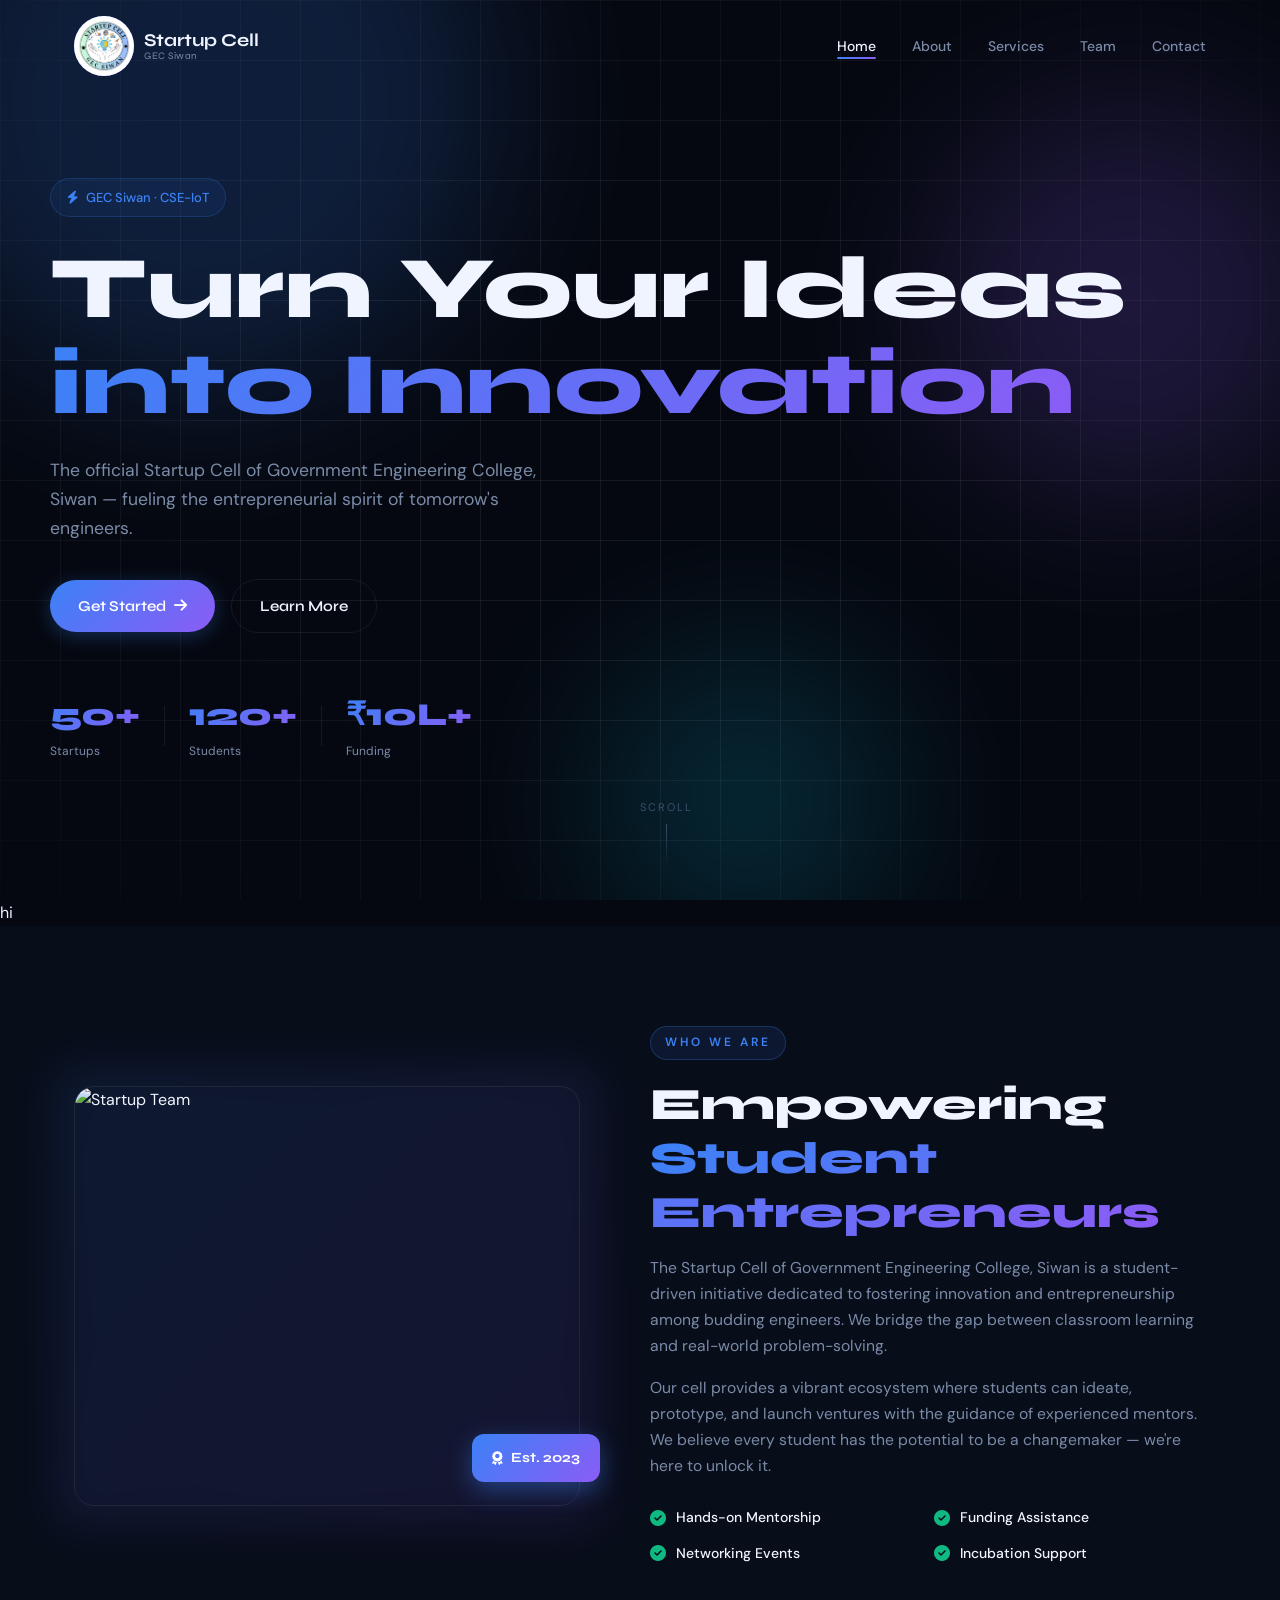
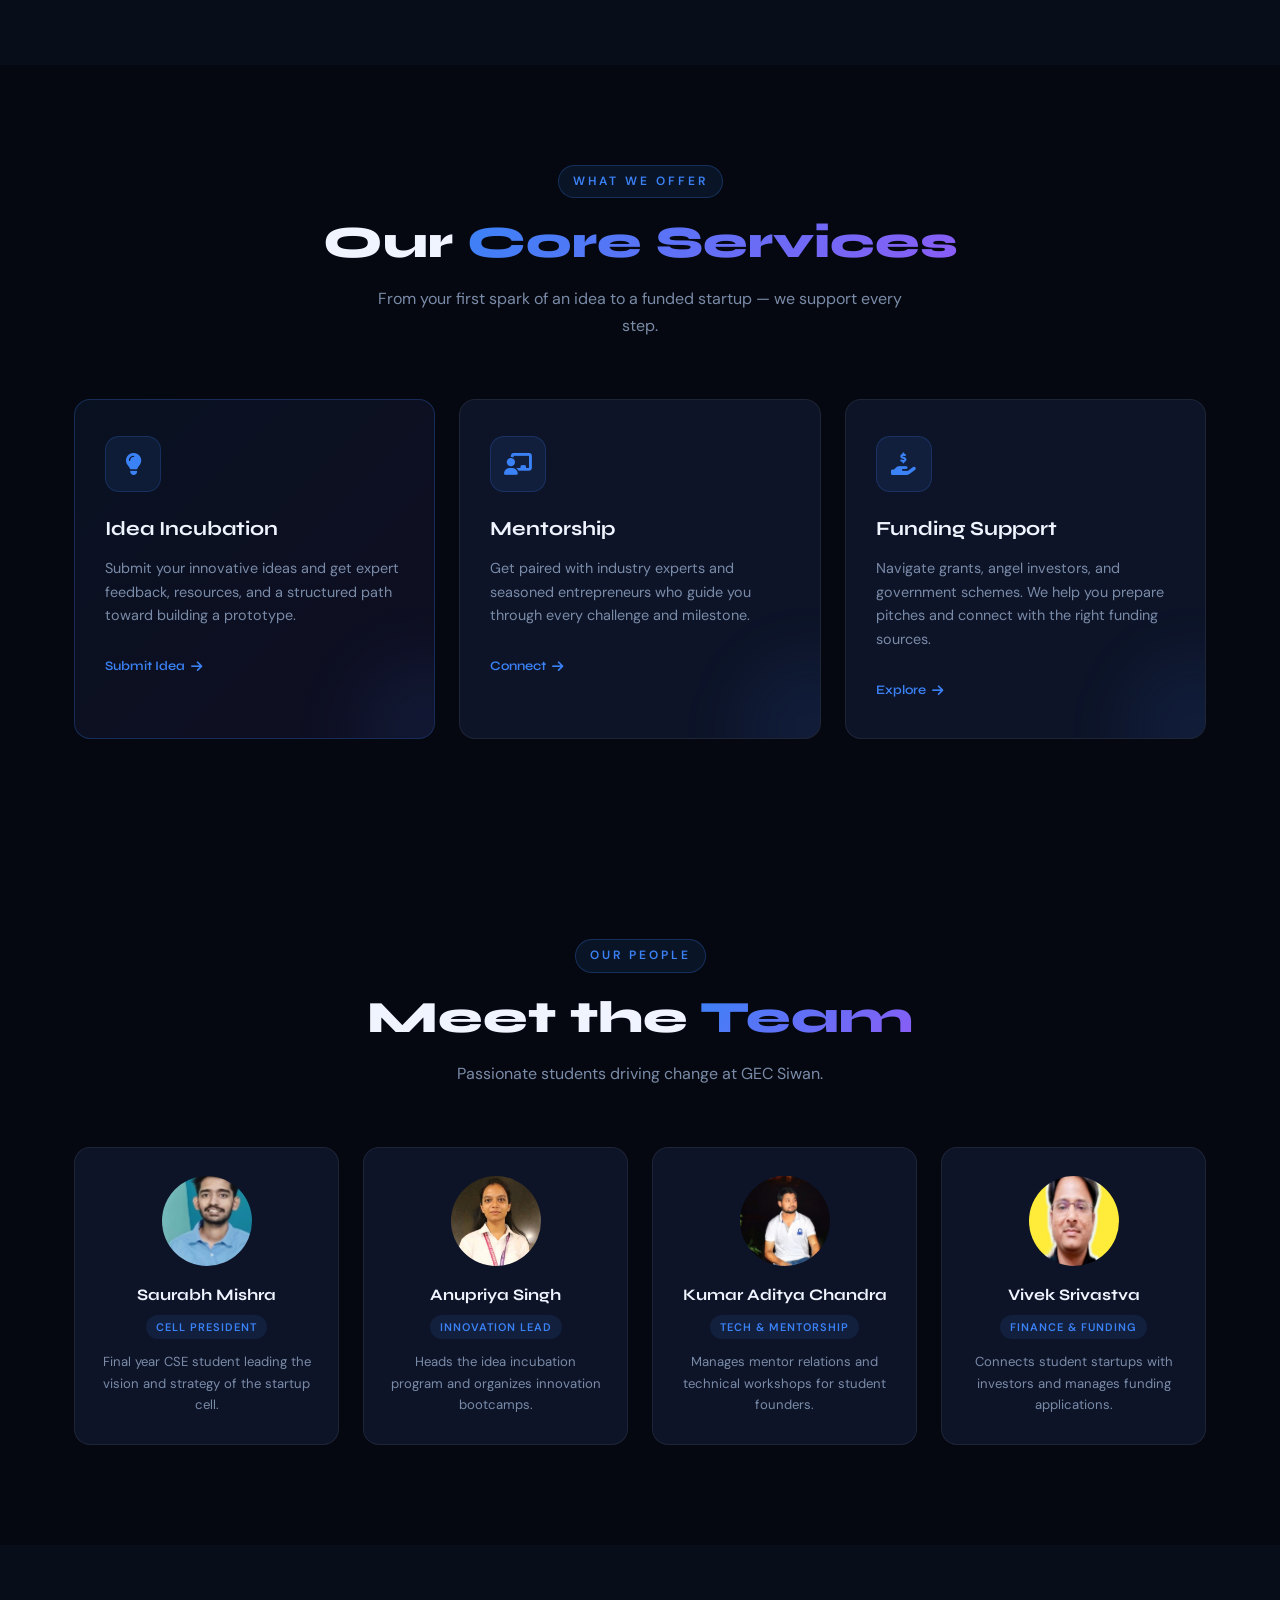
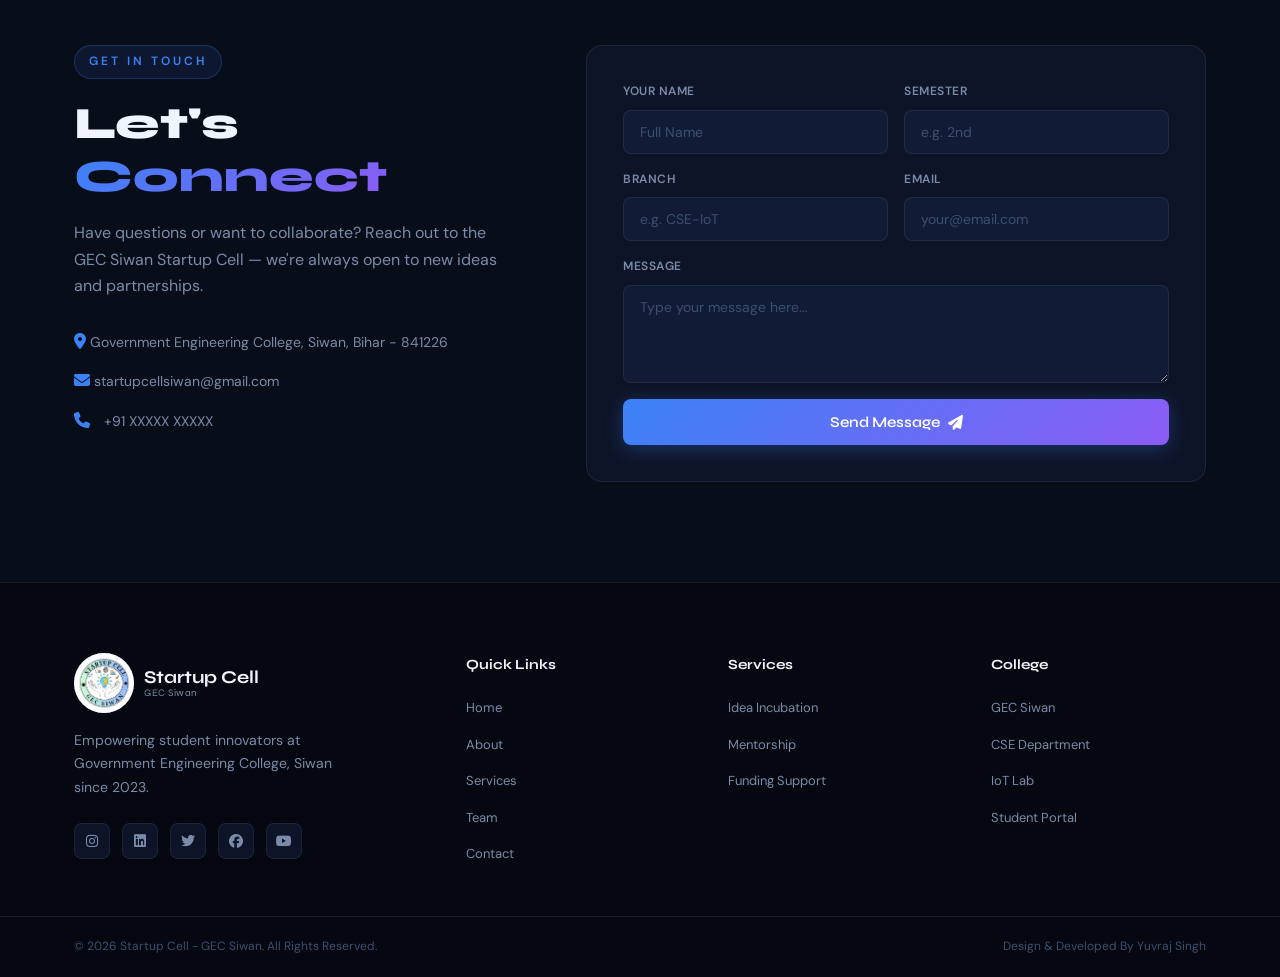
==== commit ae9c7ded: "funding section updated for call-to-action buttons. Footer section in index.html updated with correc" ====
--- a/index.html
+++ b/index.html
@@ -125,7 +125,7 @@
           <div class="service-icon"><i class="fa-solid fa-hand-holding-dollar"></i></div>
           <h3>Funding Support</h3>
           <p>Navigate grants, angel investors, and government schemes. We help you prepare pitches and connect with the right funding sources.</p>
-          <a href="funding.html" class="service-btn">Explore <i class="fa-solid fa-arrow-right"></i></a>
+          <a href="funding.html" target="_blank" class="service-btn">Explore <i class="fa-solid fa-arrow-right"></i></a>
           <div class="card-glow"></div>
         </div>
 
@@ -310,6 +310,7 @@
             <a href="https://in.linkedin.com/in/scellgecsiwan" target="_blank"><i class="fa-brands fa-linkedin"></i></a>
             <a href="https://x.com/SCellGecSiwan" target="_blank"><i class="fa-brands fa-twitter"></i></a>
             <a href="https://www.facebook.com/SCellGecSiwan" target="_blank"><i class="fa-brands fa-facebook"></i></a>
+            <a href="https://youtube.com/@startupgecsiwan?si=REvMBt-APEKCzhYm" target="_blank"><i class="fa-brands fa-youtube"></i></a>
           </div>
         </div>
         <div class="footer-links">
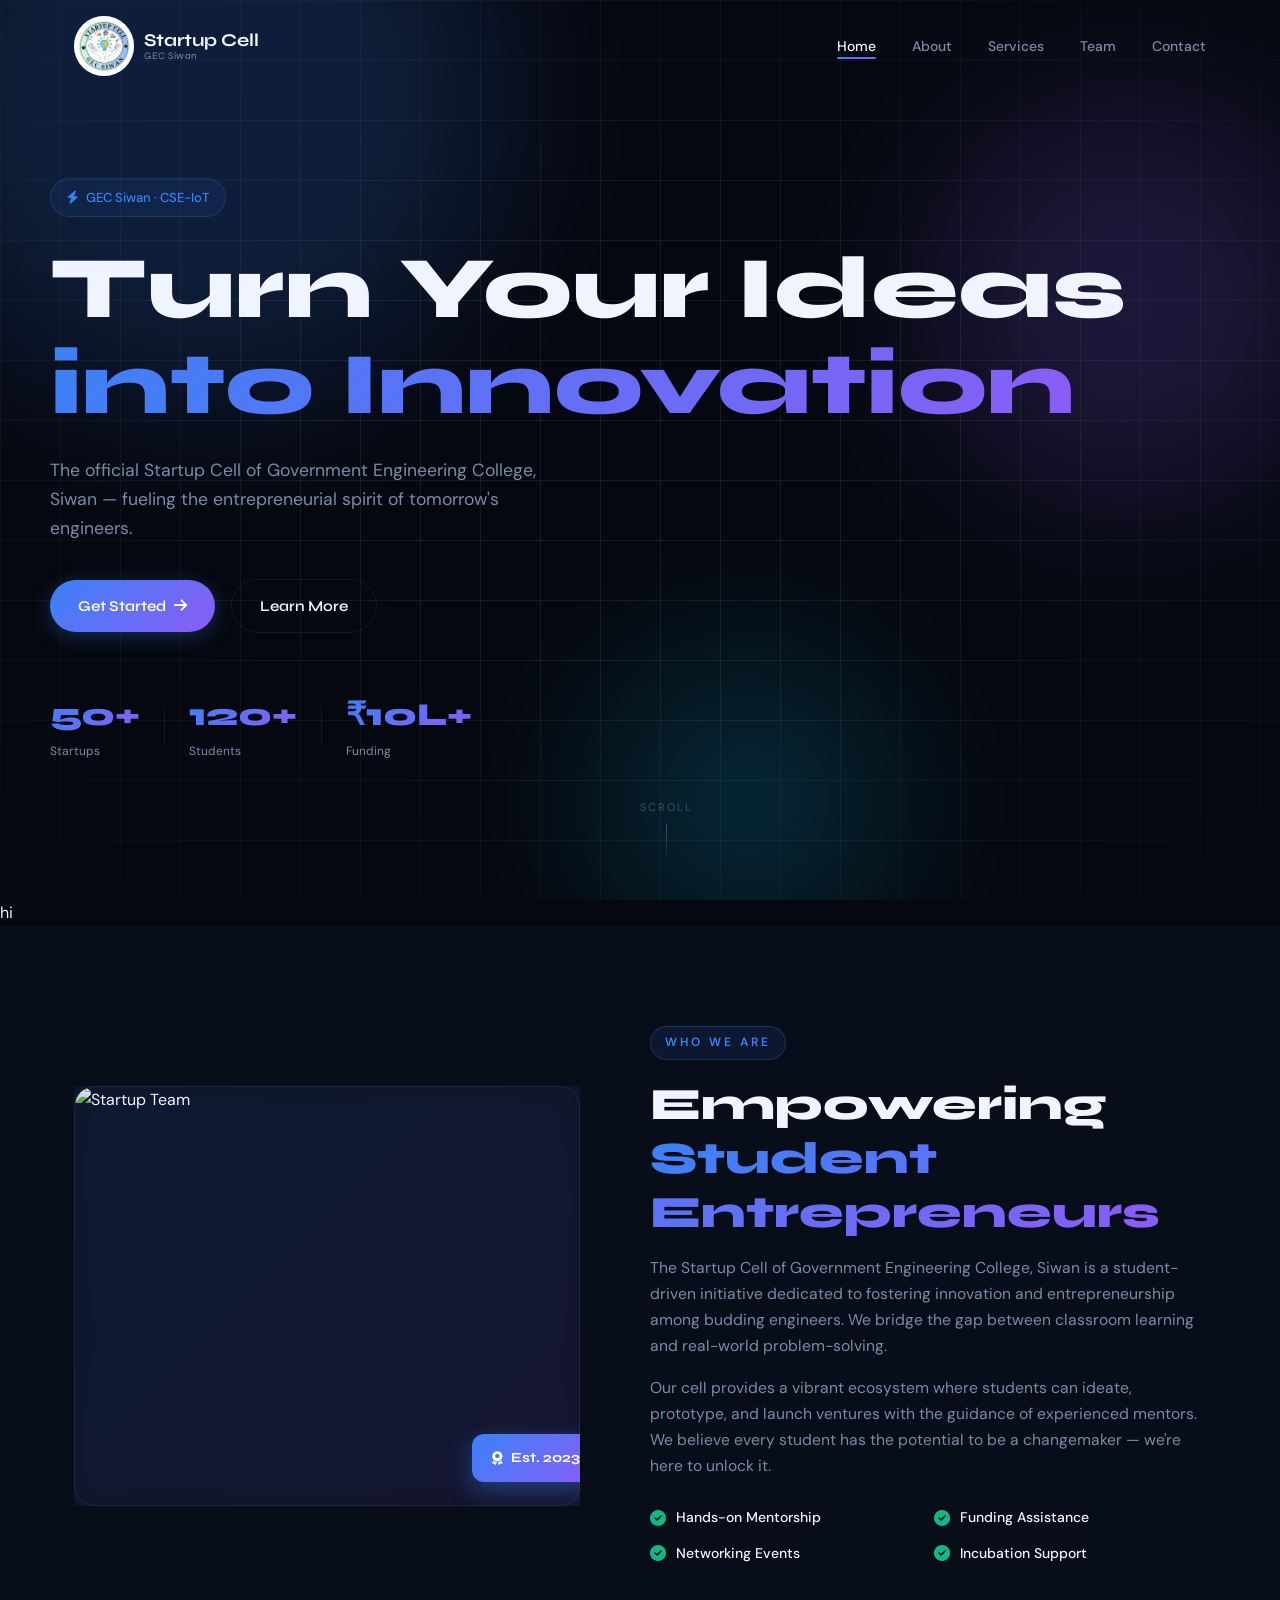
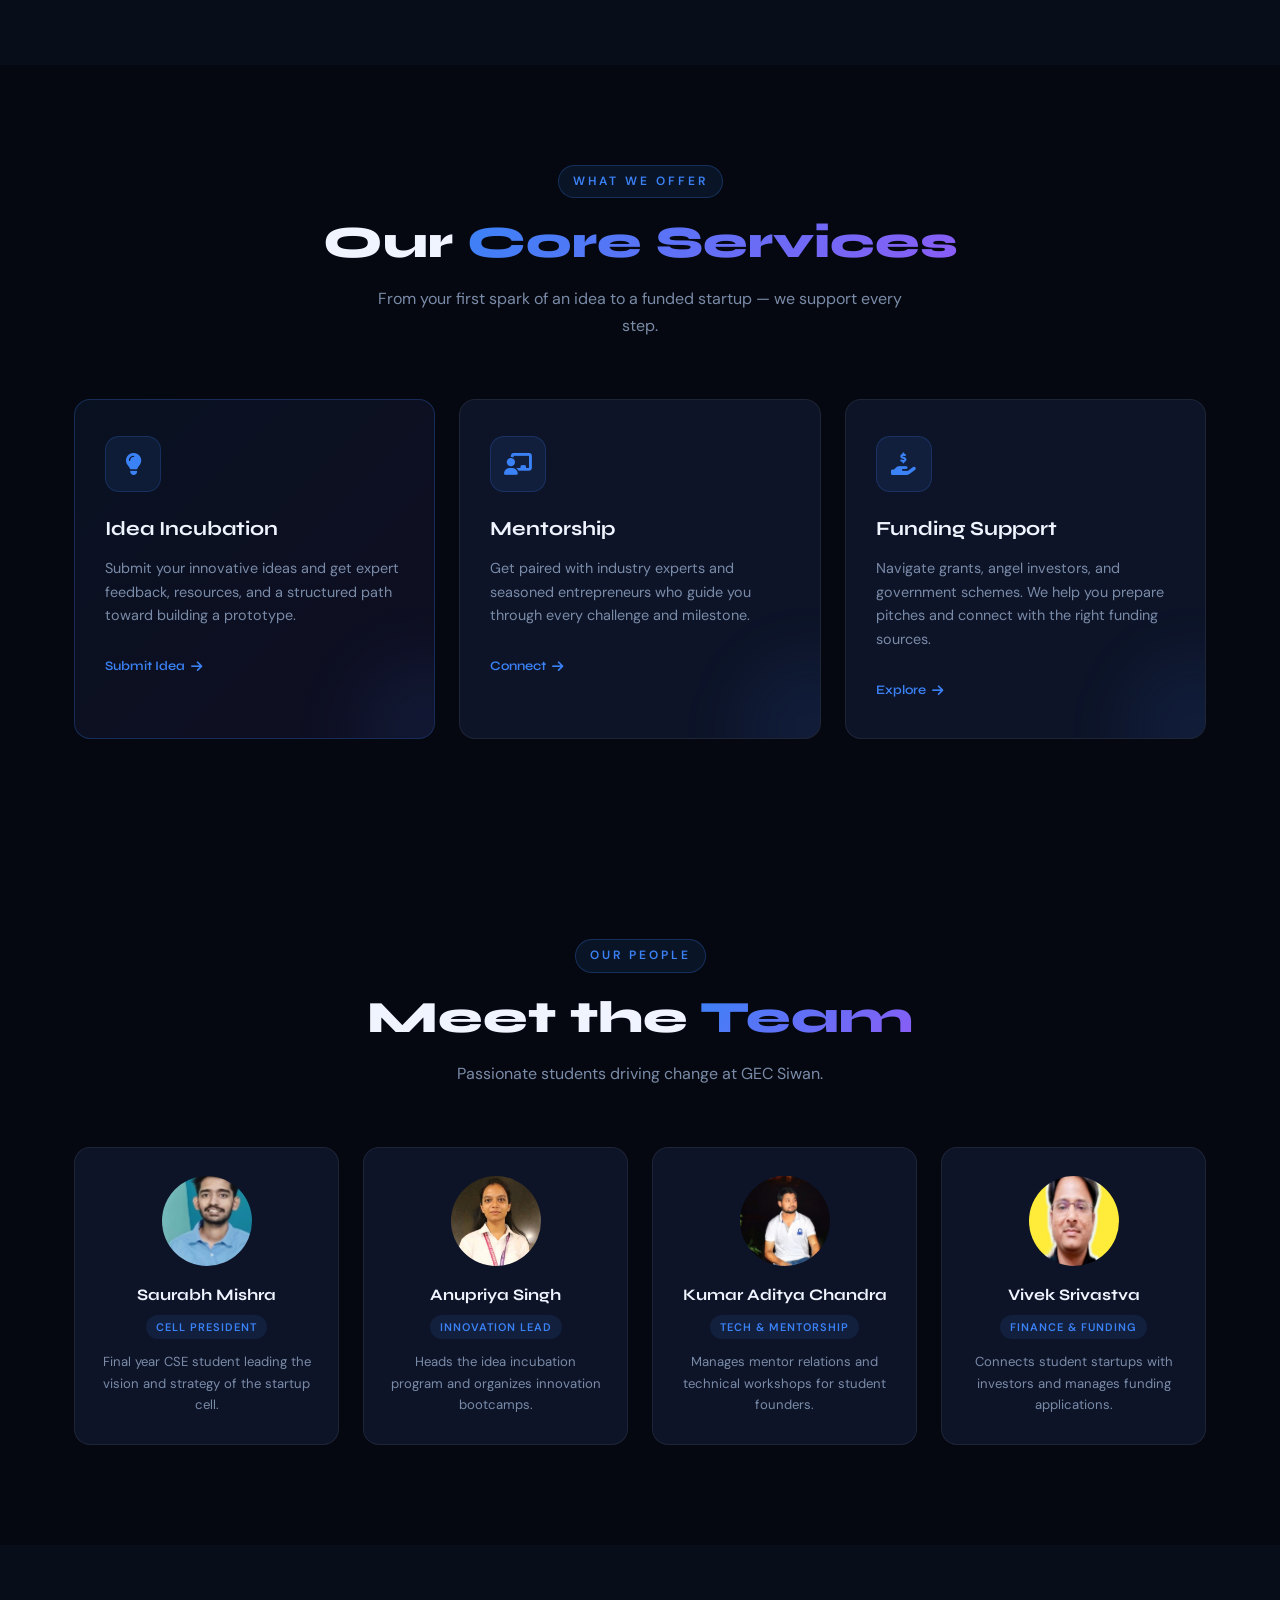
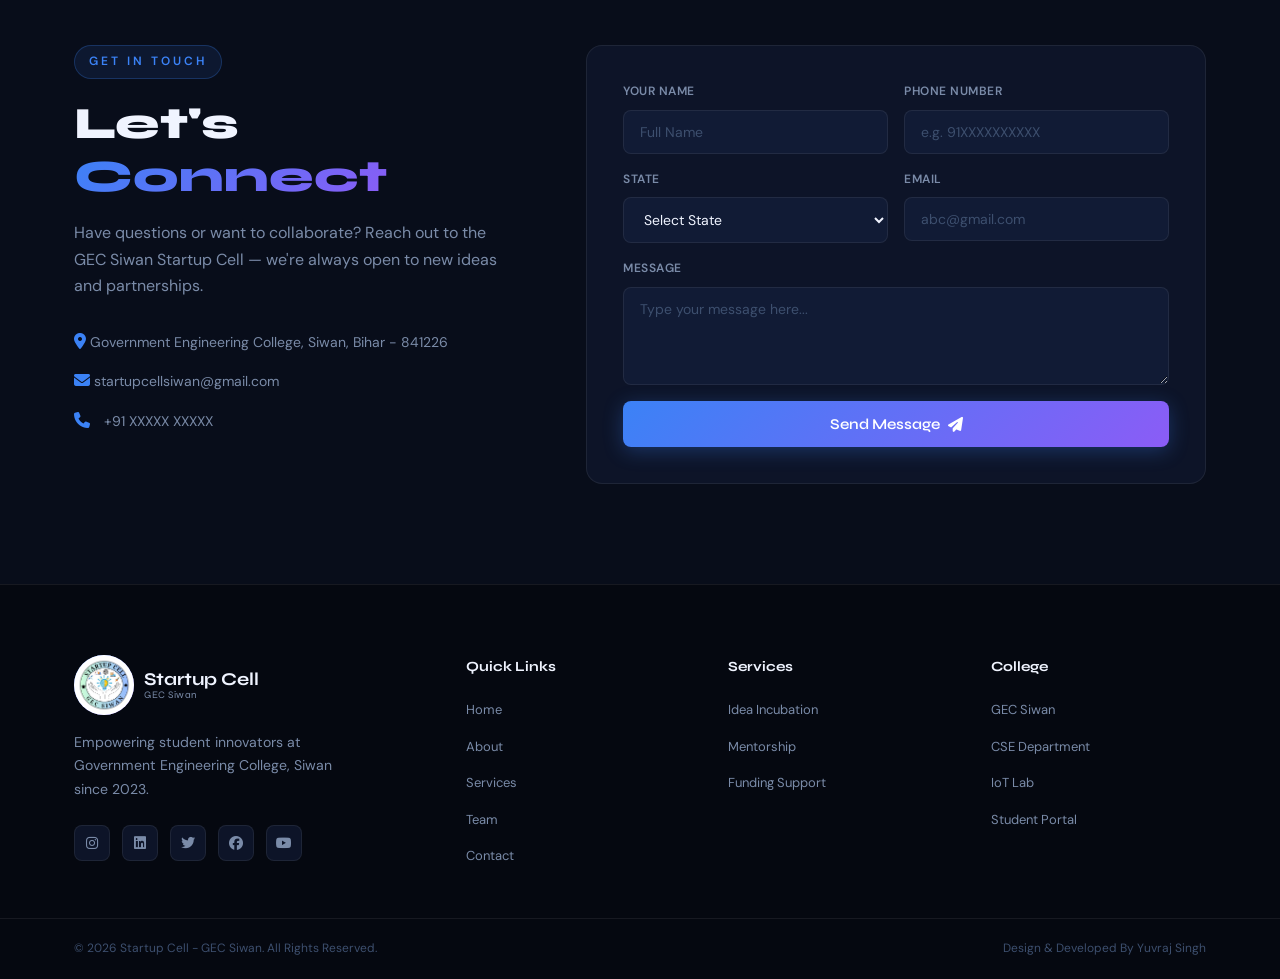
==== commit f3513fa3: "Lets Connect form updated with new fields." ====
--- a/index.html
+++ b/index.html
@@ -1,13 +1,17 @@
 <!DOCTYPE html>
 <html lang="en">
+
 <head>
   <meta charset="UTF-8" />
-  <meta name="viewport" content="width=device-width, initial-scale=1.0"/>
+  <meta name="viewport" content="width=device-width, initial-scale=1.0" />
   <title>Startup Cell - GEC Siwan</title>
   <link rel="stylesheet" href="style.css" />
-  <link href="https://fonts.googleapis.com/css2?family=Syne:wght@400;600;700;800&family=DM+Sans:ital,wght@0,300;0,400;0,500;1,300&display=swap" rel="stylesheet"/>
-  <link rel="stylesheet" href="https://cdnjs.cloudflare.com/ajax/libs/font-awesome/6.5.0/css/all.min.css"/>
+  <link
+    href="https://fonts.googleapis.com/css2?family=Syne:wght@400;600;700;800&family=DM+Sans:ital,wght@0,300;0,400;0,500;1,300&display=swap"
+    rel="stylesheet" />
+  <link rel="stylesheet" href="https://cdnjs.cloudflare.com/ajax/libs/font-awesome/6.5.0/css/all.min.css" />
 </head>
+
 <body>
 
   <!-- ======= NAVBAR ======= -->
@@ -43,11 +47,12 @@
     <div class="hero-content">
       <div class="hero-badge"><i class="fa-solid fa-bolt"></i> GEC Siwan · CSE-IoT</div>
       <h1 class="hero-title">
-        Turn Your Ideas<br/>
+        Turn Your Ideas<br />
         <span class="gradient-text">into Innovation</span>
       </h1>
       <p class="hero-desc">
-        The official Startup Cell of Government Engineering College, Siwan — fueling the entrepreneurial spirit of tomorrow's engineers.
+        The official Startup Cell of Government Engineering College, Siwan — fueling the entrepreneurial spirit of
+        tomorrow's engineers.
       </p>
       <div class="hero-cta">
         <a href="#services" class="btn-primary">Get Started <i class="fa-solid fa-arrow-right"></i></a>
@@ -67,7 +72,9 @@
       <div class="floating-card fc3"><i class="fa-solid fa-chart-line"></i><span>Growth</span></div>
       <div class="hero-orb"></div>
     </div> -->
-    <div class="scroll-hint"><span>Scroll</span><div class="scroll-line"></div></div>
+    <div class="scroll-hint"><span>Scroll</span>
+      <div class="scroll-line"></div>
+    </div>
   </section>hi
 
   <!-- ======= ABOUT ======= -->
@@ -76,14 +83,38 @@
       <div class="about-inner">
         <div class="about-img-wrap">
           <div class="about-img-bg"></div>
-          <img src="https://pbs.twimg.com/media/HG0nPJeasAAqu2N.jpg" alt="Startup Team" class="about-img" />
+          <!-- <img src="https://pbs.twimg.com/media/HG0nPJeasAAqu2N.jpg" alt="Startup Team" class="about-img" /> -->
+          <div class="about-slider">
+
+            <div class="about-slide-track">
+
+              <img src="https://pbs.twimg.com/media/HG0nPJeasAAqu2N.jpg" alt="Startup Team" class="about-img" />
+              <img src="https://pbs.twimg.com/media/HG0nPJeasAAqu2N.jpg" alt="Startup Team" class="about-img" />
+              <img src="https://pbs.twimg.com/media/HG0nPJeasAAqu2N.jpg" alt="Startup Team" class="about-img" />
+              <img src="https://pbs.twimg.com/media/HG0nPJeasAAqu2N.jpg" alt="Startup Team" class="about-img" />
+             
+
+              <!-- Duplicate -->
+
+              <img src="image1.jpg" class="about-img">
+              <img src="image2.jpg" class="about-img">
+              <img src="image3.jpg" class="about-img">
+              <img src="image4.jpg" class="about-img">
+
+            </div>
+
+          </div>
           <div class="about-img-badge"><i class="fa-solid fa-award"></i> Est. 2023</div>
         </div>
         <div class="about-content">
           <div class="section-label">Who We Are</div>
           <h2 class="section-title">Empowering <span class="gradient-text">Student Entrepreneurs</span></h2>
-          <p>The Startup Cell of Government Engineering College, Siwan is a student-driven initiative dedicated to fostering innovation and entrepreneurship among budding engineers. We bridge the gap between classroom learning and real-world problem-solving.</p>
-          <p>Our cell provides a vibrant ecosystem where students can ideate, prototype, and launch ventures with the guidance of experienced mentors. We believe every student has the potential to be a changemaker — we're here to unlock it.</p>
+          <p>The Startup Cell of Government Engineering College, Siwan is a student-driven initiative dedicated to
+            fostering innovation and entrepreneurship among budding engineers. We bridge the gap between classroom
+            learning and real-world problem-solving.</p>
+          <p>Our cell provides a vibrant ecosystem where students can ideate, prototype, and launch ventures with the
+            guidance of experienced mentors. We believe every student has the potential to be a changemaker — we're here
+            to unlock it.</p>
           <div class="about-features">
             <div class="feature-item"><i class="fa-solid fa-check-circle"></i> Hands-on Mentorship</div>
             <div class="feature-item"><i class="fa-solid fa-check-circle"></i> Funding Assistance</div>
@@ -108,15 +139,18 @@
         <div class="service-card featured">
           <div class="service-icon"><i class="fa-solid fa-lightbulb"></i></div>
           <h3>Idea Incubation</h3>
-          <p>Submit your innovative ideas and get expert feedback, resources, and a structured path toward building a prototype.</p>
-          <a href="idea.html" target="_blank" class="service-btn">Submit Idea <i class="fa-solid fa-arrow-right"></i></a>
+          <p>Submit your innovative ideas and get expert feedback, resources, and a structured path toward building a
+            prototype.</p>
+          <a href="idea.html" target="_blank" class="service-btn">Submit Idea <i
+              class="fa-solid fa-arrow-right"></i></a>
           <div class="card-glow"></div>
         </div>
 
         <div class="service-card">
           <div class="service-icon"><i class="fa-solid fa-chalkboard-user"></i></div>
           <h3>Mentorship</h3>
-          <p>Get paired with industry experts and seasoned entrepreneurs who guide you through every challenge and milestone.</p>
+          <p>Get paired with industry experts and seasoned entrepreneurs who guide you through every challenge and
+            milestone.</p>
           <a href="mentor.html" target="_blank" class="service-btn">Connect <i class="fa-solid fa-arrow-right"></i></a>
           <div class="card-glow"></div>
         </div>
@@ -124,7 +158,8 @@
         <div class="service-card">
           <div class="service-icon"><i class="fa-solid fa-hand-holding-dollar"></i></div>
           <h3>Funding Support</h3>
-          <p>Navigate grants, angel investors, and government schemes. We help you prepare pitches and connect with the right funding sources.</p>
+          <p>Navigate grants, angel investors, and government schemes. We help you prepare pitches and connect with the
+            right funding sources.</p>
           <a href="funding.html" target="_blank" class="service-btn">Explore <i class="fa-solid fa-arrow-right"></i></a>
           <div class="card-glow"></div>
         </div>
@@ -159,7 +194,7 @@
                 <input type="text" placeholder="e.g. CSE-IoT" required />
               </div>
             </div> -->
-            <!-- <div class="form-row">
+  <!-- <div class="form-row">
               <div class="form-group">
                 <label>Semester</label>
                 <input type="text" placeholder="e.g. 2nd" required />
@@ -207,7 +242,12 @@
         <div class="team-card">
           <div class="team-img-wrap">
             <img src="IMAGES/Saurabh  Mishra.jpeg" alt="Saurabh Mishra" />
-            <div class="team-overlay"><div class="team-socials"><a href="https://www.linkedin.com/in/saurabh-mishra-515192320?utm_source=share_via&utm_content=profile&utm_medium=member_android" target="_blank"><i class="fa-brands fa-linkedin"></i></a><a href="#"><i class="fa-brands fa-github"></i></a></div></div>
+            <div class="team-overlay">
+              <div class="team-socials"><a
+                  href="https://www.linkedin.com/in/saurabh-mishra-515192320?utm_source=share_via&utm_content=profile&utm_medium=member_android"
+                  target="_blank"><i class="fa-brands fa-linkedin"></i></a><a href="#"><i
+                    class="fa-brands fa-github"></i></a></div>
+            </div>
           </div>
           <h4>Saurabh Mishra</h4>
           <span class="team-role">Cell President</span>
@@ -217,7 +257,12 @@
         <div class="team-card">
           <div class="team-img-wrap">
             <img src="IMAGES/Anupriya.jpeg" alt="Anupriya Singh" />
-            <div class="team-overlay"><div class="team-socials"><a href="https://www.linkedin.com/in/anupriya-singh-14bb33348?utm_source=share_via&utm_content=profile&utm_medium=member_android" target="_blank"><i class="fa-brands fa-linkedin"></i></a><a href="#"><i class="fa-brands fa-github"></i></a></div></div>
+            <div class="team-overlay">
+              <div class="team-socials"><a
+                  href="https://www.linkedin.com/in/anupriya-singh-14bb33348?utm_source=share_via&utm_content=profile&utm_medium=member_android"
+                  target="_blank"><i class="fa-brands fa-linkedin"></i></a><a href="#"><i
+                    class="fa-brands fa-github"></i></a></div>
+            </div>
           </div>
           <h4>Anupriya Singh</h4>
           <span class="team-role">Innovation Lead</span>
@@ -227,7 +272,12 @@
         <div class="team-card">
           <div class="team-img-wrap">
             <img src="IMAGES/Aditya Chandra.jpeg" alt="Kumar Aditya Chandra" />
-            <div class="team-overlay"><div class="team-socials"><a href="https://www.linkedin.com/in/kumar-aditya-chandra-063805a6?utm_source=share_via&utm_content=profile&utm_medium=member_android" target="_blank"><i class="fa-brands fa-linkedin"></i></a><a href="#"><i class="fa-brands fa-github"></i></a></div></div>
+            <div class="team-overlay">
+              <div class="team-socials"><a
+                  href="https://www.linkedin.com/in/kumar-aditya-chandra-063805a6?utm_source=share_via&utm_content=profile&utm_medium=member_android"
+                  target="_blank"><i class="fa-brands fa-linkedin"></i></a><a href="#"><i
+                    class="fa-brands fa-github"></i></a></div>
+            </div>
           </div>
           <h4>Kumar Aditya Chandra</h4>
           <span class="team-role">Tech & Mentorship</span>
@@ -237,7 +287,12 @@
         <div class="team-card">
           <div class="team-img-wrap">
             <img src="IMAGES/vivek srivastva.jpeg" alt="Vivek Srivastva" />
-            <div class="team-overlay"><div class="team-socials"><a href="https://www.linkedin.com/in/vivek-kumar-srivastav-7a9850263?utm_source=share_via&utm_content=profile&utm_medium=member_android" target="_blank"><i class="fa-brands fa-linkedin"></i></a><a href="#"><i class="fa-brands fa-github"></i></a></div></div>
+            <div class="team-overlay">
+              <div class="team-socials"><a
+                  href="https://www.linkedin.com/in/vivek-kumar-srivastav-7a9850263?utm_source=share_via&utm_content=profile&utm_medium=member_android"
+                  target="_blank"><i class="fa-brands fa-linkedin"></i></a><a href="#"><i
+                    class="fa-brands fa-github"></i></a></div>
+            </div>
           </div>
           <h4>Vivek Srivastva</h4>
           <span class="team-role">Finance & Funding</span>
@@ -255,10 +310,14 @@
         <div class="contact-info">
           <div class="section-label">Get In Touch</div>
           <h2 class="section-title">Let's <span class="gradient-text">Connect</span></h2>
-          <p>Have questions or want to collaborate? Reach out to the GEC Siwan Startup Cell — we're always open to new ideas and partnerships.</p>
+          <p>Have questions or want to collaborate? Reach out to the GEC Siwan Startup Cell — we're always open to new
+            ideas and partnerships.</p>
           <div class="contact-details">
-            <div class="contact-item"><a href="https://maps.app.goo.gl/V7AStW87ay97NSYPA" target="_blank" rel="noopener noreferrer"><i class="fa-solid fa-location-dot"></i> <span>Government Engineering College, Siwan, Bihar - 841226</span></a></div>
-            <div class="contact-item"><a href="https://mail.google.com/mail/?view=cm&fs=1&to=startupcellsiwan@gmail.com" target="_blank"><i class="fa-solid fa-envelope"></i> <span>startupcellsiwan@gmail.com</span></a></div>
+            <div class="contact-item"><a href="https://maps.app.goo.gl/V7AStW87ay97NSYPA" target="_blank"
+                rel="noopener noreferrer"><i class="fa-solid fa-location-dot"></i> <span>Government Engineering College,
+                  Siwan, Bihar - 841226</span></a></div>
+            <div class="contact-item"><a href="https://mail.google.com/mail/?view=cm&fs=1&to=startupcellsiwan@gmail.com"
+                target="_blank"><i class="fa-solid fa-envelope"></i> <span>startupcellsiwan@gmail.com</span></a></div>
             <div class="contact-item"><i class="fa-solid fa-phone"></i><span>+91 XXXXX XXXXX</span></div>
           </div>
         </div>
@@ -270,25 +329,64 @@
                 <input type="text" placeholder="Full Name" required />
               </div>
               <div class="form-group">
-                <label>Semester</label>
-                <input type="text" placeholder="e.g. 2nd" />
+                <label>Phone Number</label>
+                <input type="text" placeholder="e.g. 91XXXXXXXXXX" />
               </div>
             </div>
             <div class="form-row">
               <div class="form-group">
-                <label>Branch</label>
-                <input type="text" placeholder="e.g. CSE-IoT" />
+                <label>State</label>
+                <select class="select">
+                  <option value="">Select State</option>
+                  <option value="bihar">Bihar</option>
+                  <option value="uttarpradesh">Uttar Pradesh</option>
+                  <option value="delhi">Delhi</option>
+                  <option value="maharashtra">Maharashtra</option>
+                  <option value="westbengal">West Bengal</option>
+                  <option value="tamilnadu">Tamil Nadu</option>
+                  <option value="karnataka">Karnataka</option>
+                  <option value="gujarat">Gujarat</option>
+                  <option value="rajasthan">Rajasthan</option>
+                  <option value="madhyapradesh">Madhya Pradesh</option>
+                  <option value="punjab">Punjab</option>
+                  <option value="haryana">Haryana</option>
+                  <option value="odisha">Odisha</option>
+                  <option value="kerala">Kerala</option>
+                  <option value="jharkhand">Jharkhand</option>
+                  <option value="assam">Assam</option>
+                  <option value="chhattisgarh">Chhattisgarh</option>
+                  <option value="himachalpradesh">Himachal Pradesh</option>
+                  <option value="uttarakhand">Uttarakhand</option>
+                  <option value="tripura">Tripura</option>
+                  <option value="meghalaya">Meghalaya</option>
+                  <option value="manipur">Manipur</option>
+                  <option value="nagaland">Nagaland</option>
+                  <option value="goa">Goa</option>
+                  <option value="arunachalpradesh">Arunachal Pradesh</option>
+                  <option value="mizoram">Mizoram</option>
+                  <option value="sikkim">Sikkim</option>
+                  <option value="andhrapradesh">Andhra Pradesh</option>
+                  <option value="telangana">Telangana</option>
+                  <option value="lakshadweep">Lakshadweep</option>
+                  <option value="puducherry">Puducherry</option>
+                  <option value="chandigarh">Chandigarh</option>
+                  <option value="ladakh">Ladakh</option>
+                  <option value="jammu">Jammu & Kashmir</option>
+                  
+                  <!-- Add more states as needed -->
+                </select>
               </div>
               <div class="form-group">
                 <label>Email</label>
-                <input type="email" placeholder="your@email.com" required />
+                <input type="email" placeholder="abc@gmail.com" required />
               </div>
             </div>
             <div class="form-group full">
               <label>Message</label>
               <textarea rows="4" placeholder="Type your message here..." required></textarea>
             </div>
-            <button type="submit" class="btn-primary full-btn">Send Message <i class="fa-solid fa-paper-plane"></i></button>
+            <button type="submit" class="btn-primary full-btn">Send Message <i
+                class="fa-solid fa-paper-plane"></i></button>
           </form>
         </div>
       </div>
@@ -306,11 +404,13 @@
           </div>
           <p>Empowering student innovators at Government Engineering College, Siwan since 2023.</p>
           <div class="footer-socials">
-            <a href="https://www.instagram.com/scellgecsiwan?igsh=MWdob2xvY2lmMjdhZA==" target="_blank"><i class="fa-brands fa-instagram"></i></a>
+            <a href="https://www.instagram.com/scellgecsiwan?igsh=MWdob2xvY2lmMjdhZA==" target="_blank"><i
+                class="fa-brands fa-instagram"></i></a>
             <a href="https://in.linkedin.com/in/scellgecsiwan" target="_blank"><i class="fa-brands fa-linkedin"></i></a>
             <a href="https://x.com/SCellGecSiwan" target="_blank"><i class="fa-brands fa-twitter"></i></a>
             <a href="https://www.facebook.com/SCellGecSiwan" target="_blank"><i class="fa-brands fa-facebook"></i></a>
-            <a href="https://youtube.com/@startupgecsiwan?si=REvMBt-APEKCzhYm" target="_blank"><i class="fa-brands fa-youtube"></i></a>
+            <a href="https://youtube.com/@startupgecsiwan?si=REvMBt-APEKCzhYm" target="_blank"><i
+                class="fa-brands fa-youtube"></i></a>
           </div>
         </div>
         <div class="footer-links">
@@ -355,4 +455,5 @@
 
   <script src="script.js"></script>
 </body>
+
 </html>
--- a/style.css
+++ b/style.css
@@ -378,7 +378,47 @@
 }
 .about-img-wrap {
   position: relative;
-}
+  overflow: hidden;
+}
+.about-slider {              /*slider ka css*/
+  width: 100%;
+  height: 420px;
+  overflow: hidden;
+  border-radius: 20px;
+  position: relative;
+  z-index: 1;
+  border: 1px solid var(--border);
+}
+
+.about-slide-track {
+  display: flex;
+  height: 100%;
+  animation: aboutScroll 20s linear infinite;
+}
+
+.about-img {
+  width: 100%;
+  min-width: 100%;
+  height: 420px;
+  object-fit: cover;
+  flex-shrink: 0;
+}
+
+@keyframes aboutScroll {
+
+  0% {
+    transform: translateX(0);
+  }
+
+  100% {
+    transform: translateX(-400%);
+  }
+}
+
+.about-slide-track:hover {
+  animation-play-state: paused;
+}
+
 .about-img-bg {
   position: absolute;
   inset: -20px;
@@ -387,7 +427,7 @@
   opacity: 0.1;
   filter: blur(20px);
 }
-.about-img {
+/* .about-img {
   border-radius: 20px;
   width: 100%;
   object-fit: cover;
@@ -395,7 +435,7 @@
   position: relative;
   z-index: 1;
   border: 1px solid var(--border);
-}
+} */
 .about-img-badge {
   position: absolute;
   bottom: 24px; right: -20px;
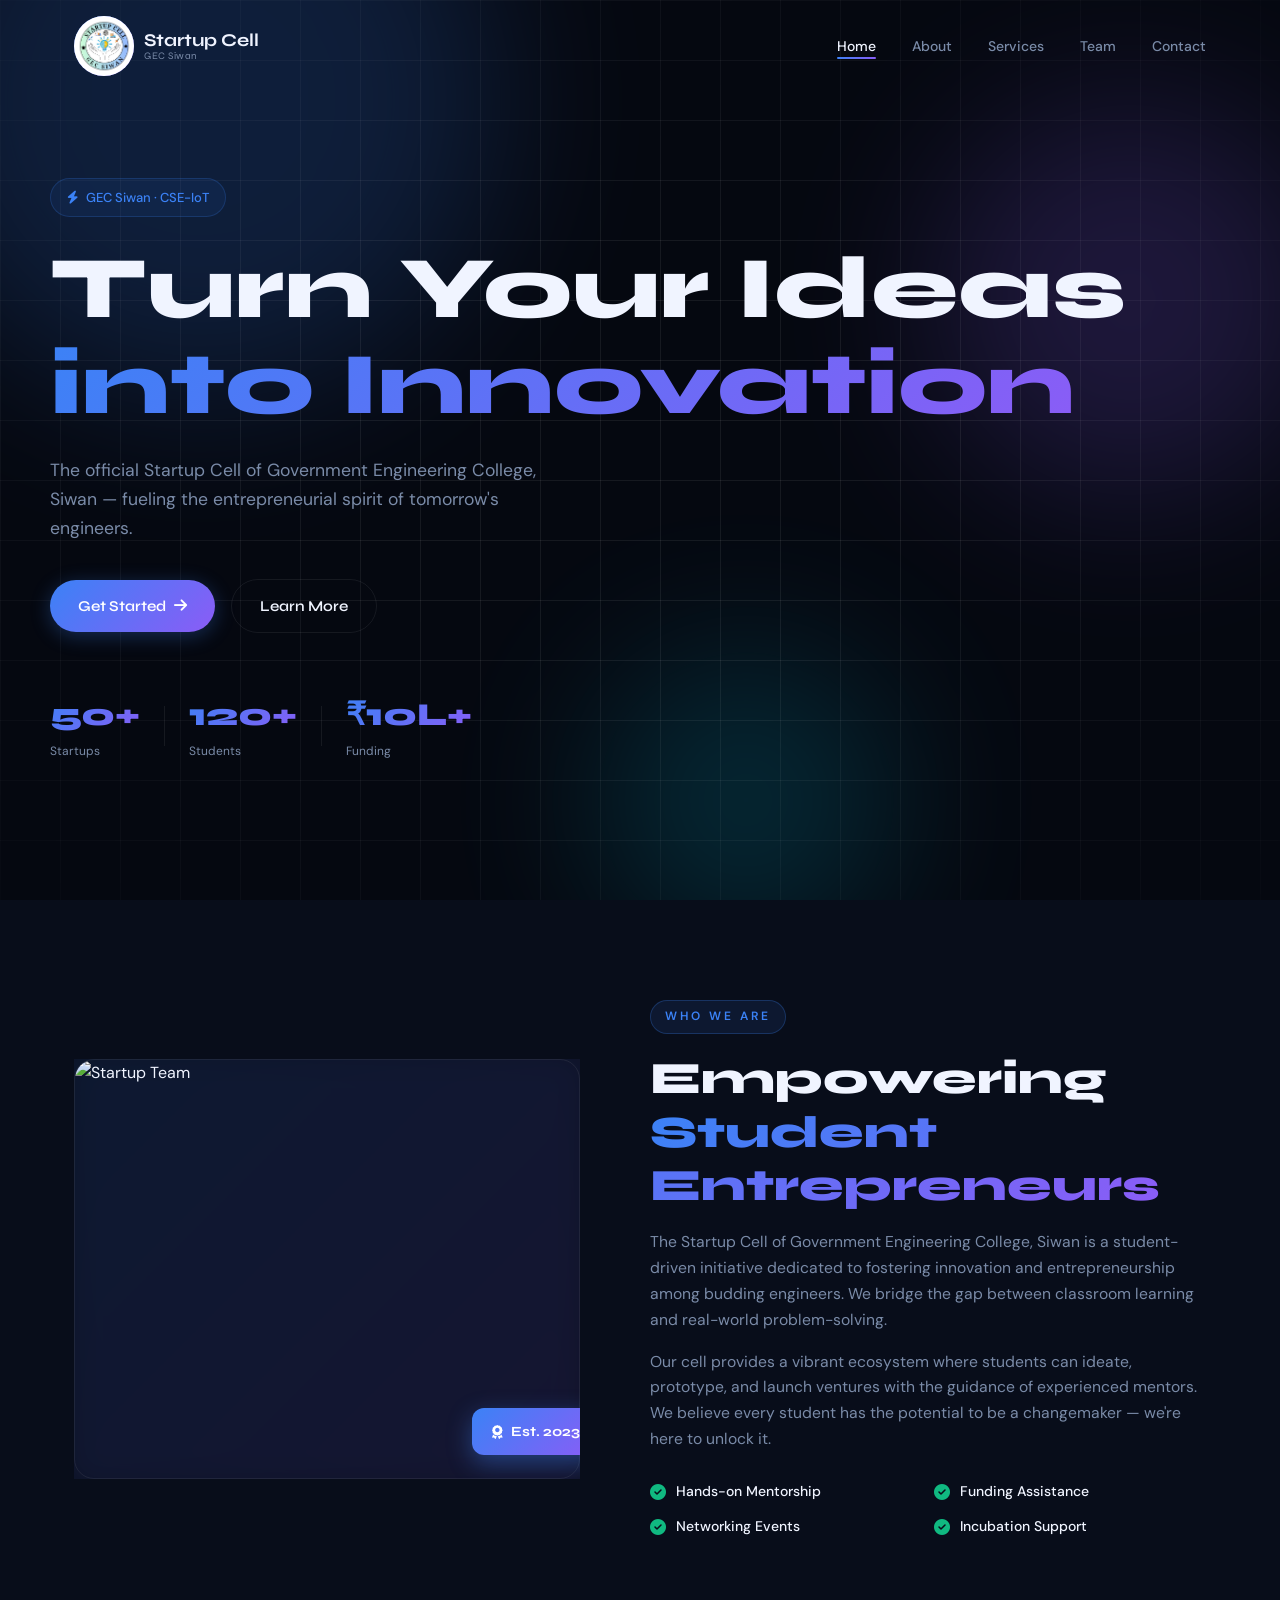
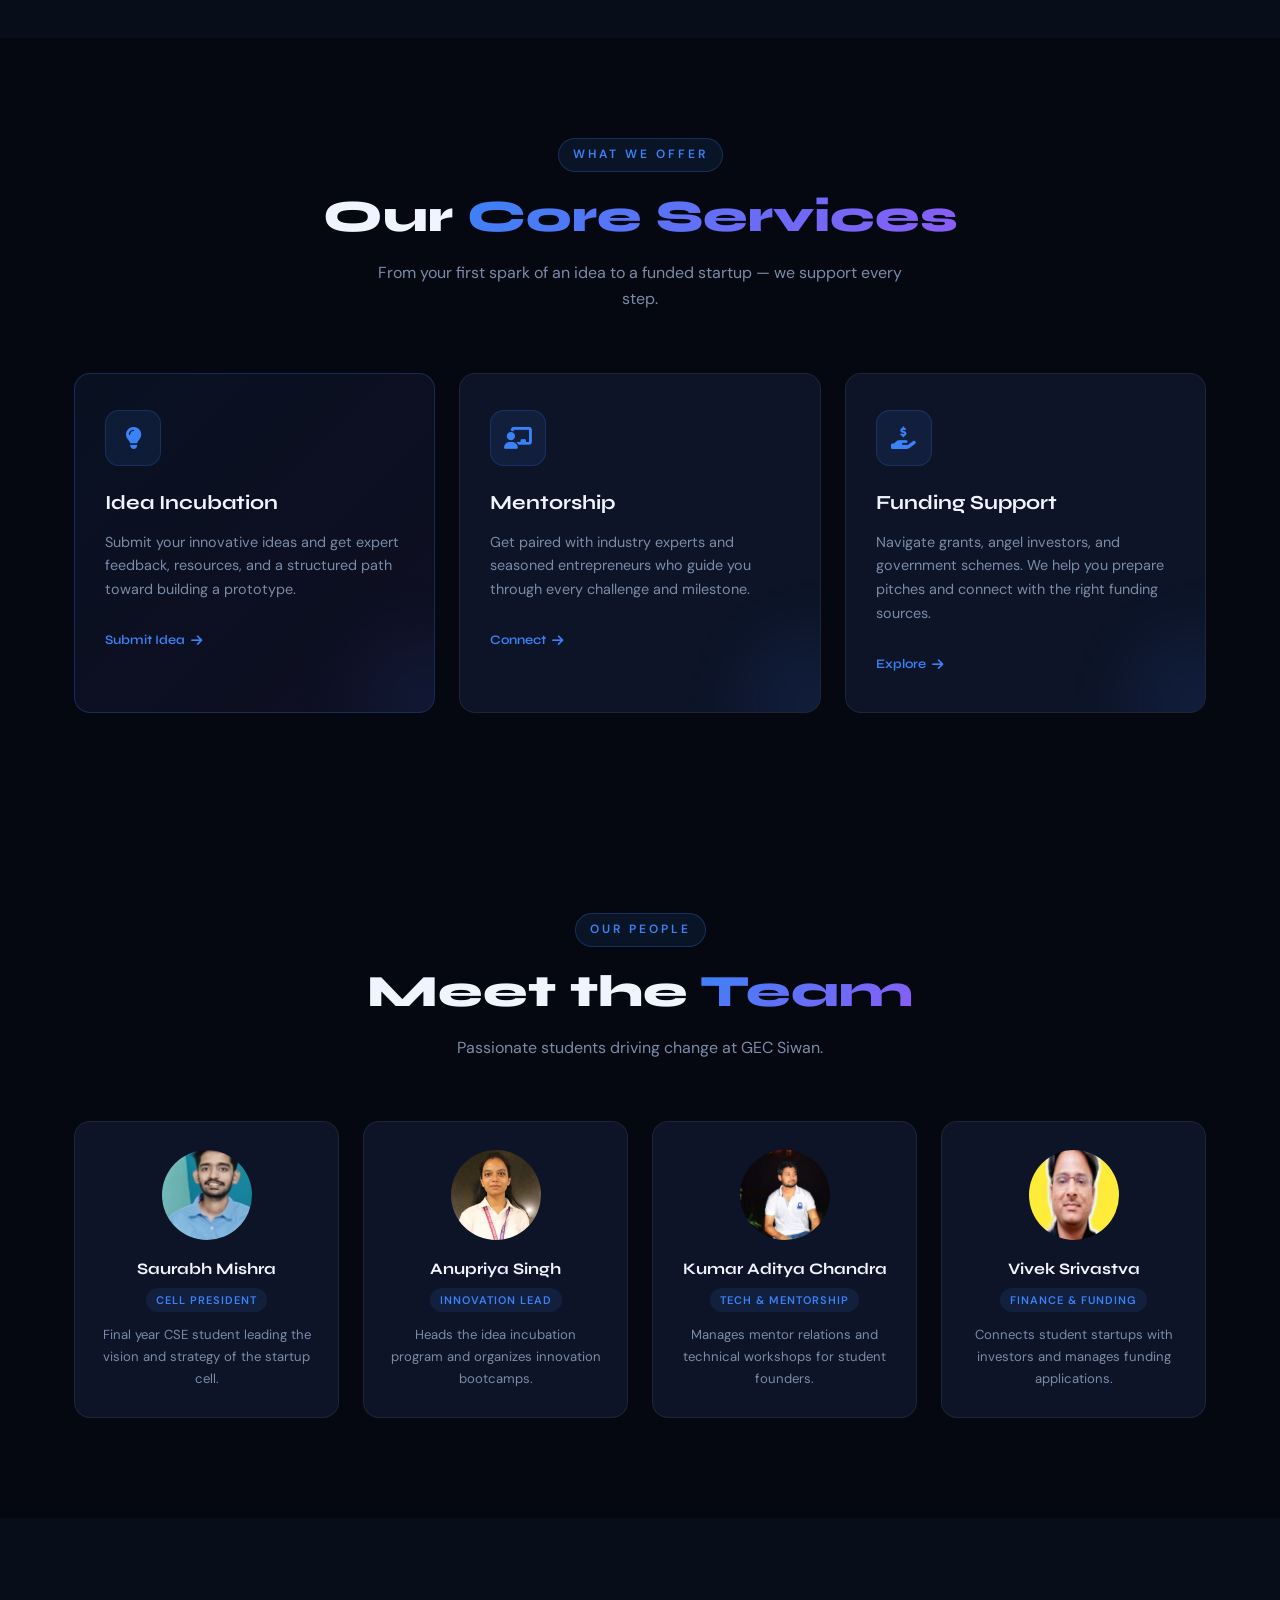
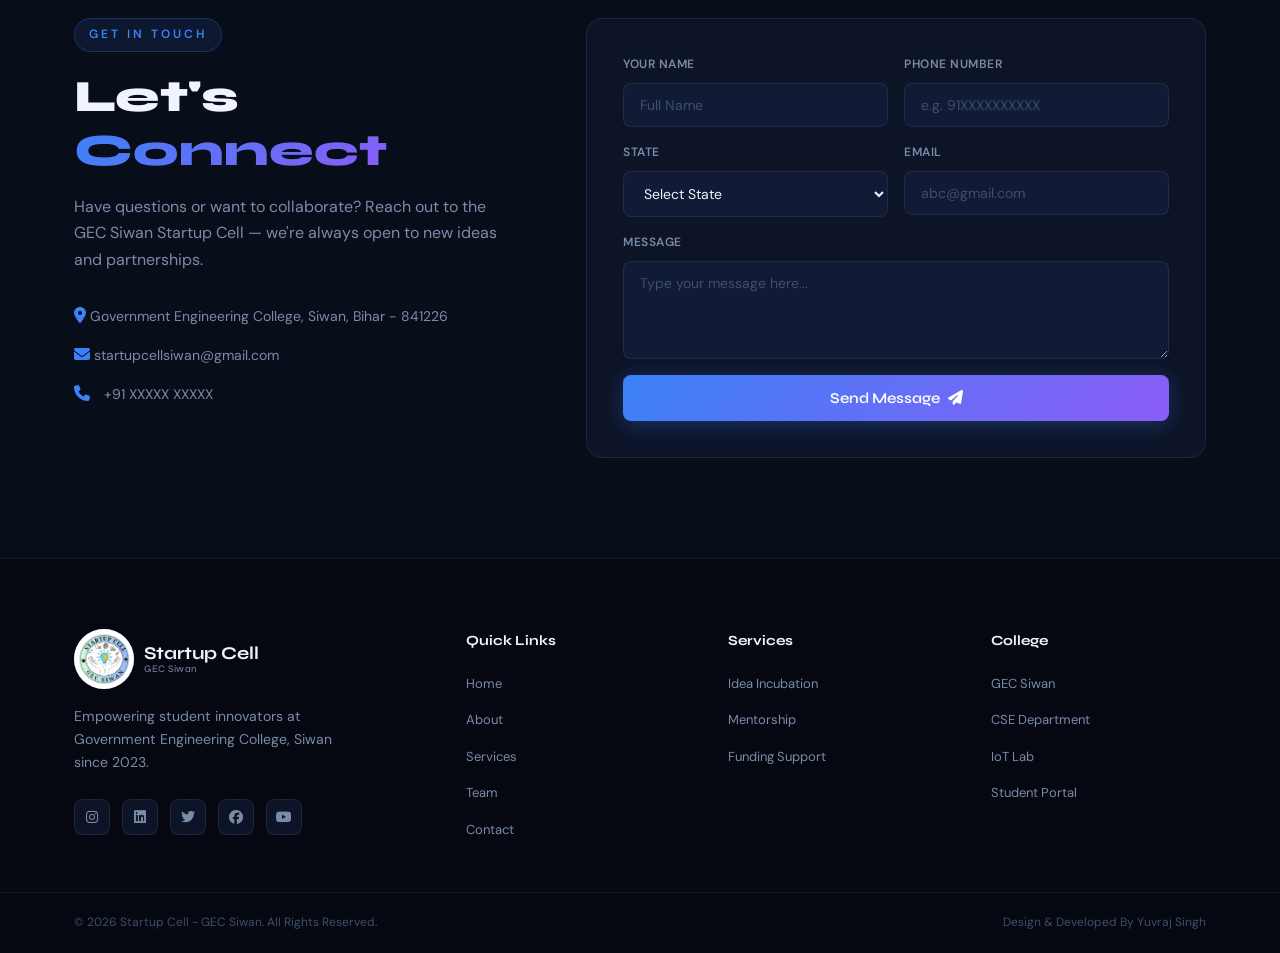
==== commit af2efca1: "Mentor section Updated." ====
--- a/index.html
+++ b/index.html
@@ -6,10 +6,10 @@
   <meta name="viewport" content="width=device-width, initial-scale=1.0" />
   <title>Startup Cell - GEC Siwan</title>
   <link rel="stylesheet" href="style.css" />
-  <link
-    href="https://fonts.googleapis.com/css2?family=Syne:wght@400;600;700;800&family=DM+Sans:ital,wght@0,300;0,400;0,500;1,300&display=swap"
-    rel="stylesheet" />
+  <link href="https://fonts.googleapis.com/css2?family=Syne:wght@400;600;700;800&family=DM+Sans:ital,wght@0,300;0,400;0,500;1,300&display=swap" rel="stylesheet" />
   <link rel="stylesheet" href="https://cdnjs.cloudflare.com/ajax/libs/font-awesome/6.5.0/css/all.min.css" />
+  <link rel="shortcut icon" href="IMAGES/Startup Cell Logo.png" type="image/x-icon">
+  <meta name="description" content="The official Startup Cell of Government Engineering College, Siwan — fueling the entrepreneurial spirit of tomorrow's engineers. We provide mentorship, funding support, and a vibrant ecosystem for student innovators to turn their ideas into successful startups." />
 </head>
 
 <body>
@@ -72,10 +72,10 @@
       <div class="floating-card fc3"><i class="fa-solid fa-chart-line"></i><span>Growth</span></div>
       <div class="hero-orb"></div>
     </div> -->
-    <div class="scroll-hint"><span>Scroll</span>
+    <!-- <div class="scroll-hint"><span>Scroll</span>
       <div class="scroll-line"></div>
-    </div>
-  </section>hi
+    </div> -->
+  </section>
 
   <!-- ======= ABOUT ======= -->
   <section class="about" id="about">
@@ -89,17 +89,18 @@
             <div class="about-slide-track">
 
               <img src="https://pbs.twimg.com/media/HG0nPJeasAAqu2N.jpg" alt="Startup Team" class="about-img" />
+              <img src="IMAGES/Startup Team.jpeg" alt="Startup Team" class="about-img" />
+              <img src="https://pbs.twimg.com/media/HGRO3wtbMAAiLh4.jpg" alt="Startup Team" class="about-img" />
+              <img src="https://pbs.twimg.com/media/HG0nPL8aAAAFq8F.jpg" alt="Startup Team" class="about-img" />
+             
+
+              <!-- Duplicate -->
+
               <img src="https://pbs.twimg.com/media/HG0nPJeasAAqu2N.jpg" alt="Startup Team" class="about-img" />
-              <img src="https://pbs.twimg.com/media/HG0nPJeasAAqu2N.jpg" alt="Startup Team" class="about-img" />
-              <img src="https://pbs.twimg.com/media/HG0nPJeasAAqu2N.jpg" alt="Startup Team" class="about-img" />
+              <img src="IMAGES/Startup Team.jpeg" alt="Startup Team" class="about-img" />
+              <img src="https://pbs.twimg.com/media/HGRO3wtbMAAiLh4.jpg" alt="Startup Team" class="about-img" />
+              <img src="https://pbs.twimg.com/media/HG0nPL8aAAAFq8F.jpg" alt="Startup Team" class="about-img" />
              
-
-              <!-- Duplicate -->
-
-              <img src="image1.jpg" class="about-img">
-              <img src="image2.jpg" class="about-img">
-              <img src="image3.jpg" class="about-img">
-              <img src="image4.jpg" class="about-img">
 
             </div>
 
@@ -426,15 +427,15 @@
         <div class="footer-links">
           <h5>Services</h5>
           <ul>
-            <li><a href="#idea-form">Idea Incubation</a></li>
-            <li><a href="#mentorship">Mentorship</a></li>
-            <li><a href="#funding">Funding Support</a></li>
+            <li><a href="idea.html" target="_blank">Idea Incubation</a></li>
+            <li><a href="mentor.html" target="_blank">Mentorship</a></li>
+            <li><a href="funding.html" target="_blank">Funding Support</a></li>
           </ul>
         </div>
         <div class="footer-links">
           <h5>College</h5>
           <ul>
-            <li><a href="#">GEC Siwan</a></li>
+            <li><a href="https://www.gecsiwan.org/" target="_blank">GEC Siwan</a></li>
             <li><a href="#">CSE Department</a></li>
             <li><a href="#">IoT Lab</a></li>
             <li><a href="#">Student Portal</a></li>
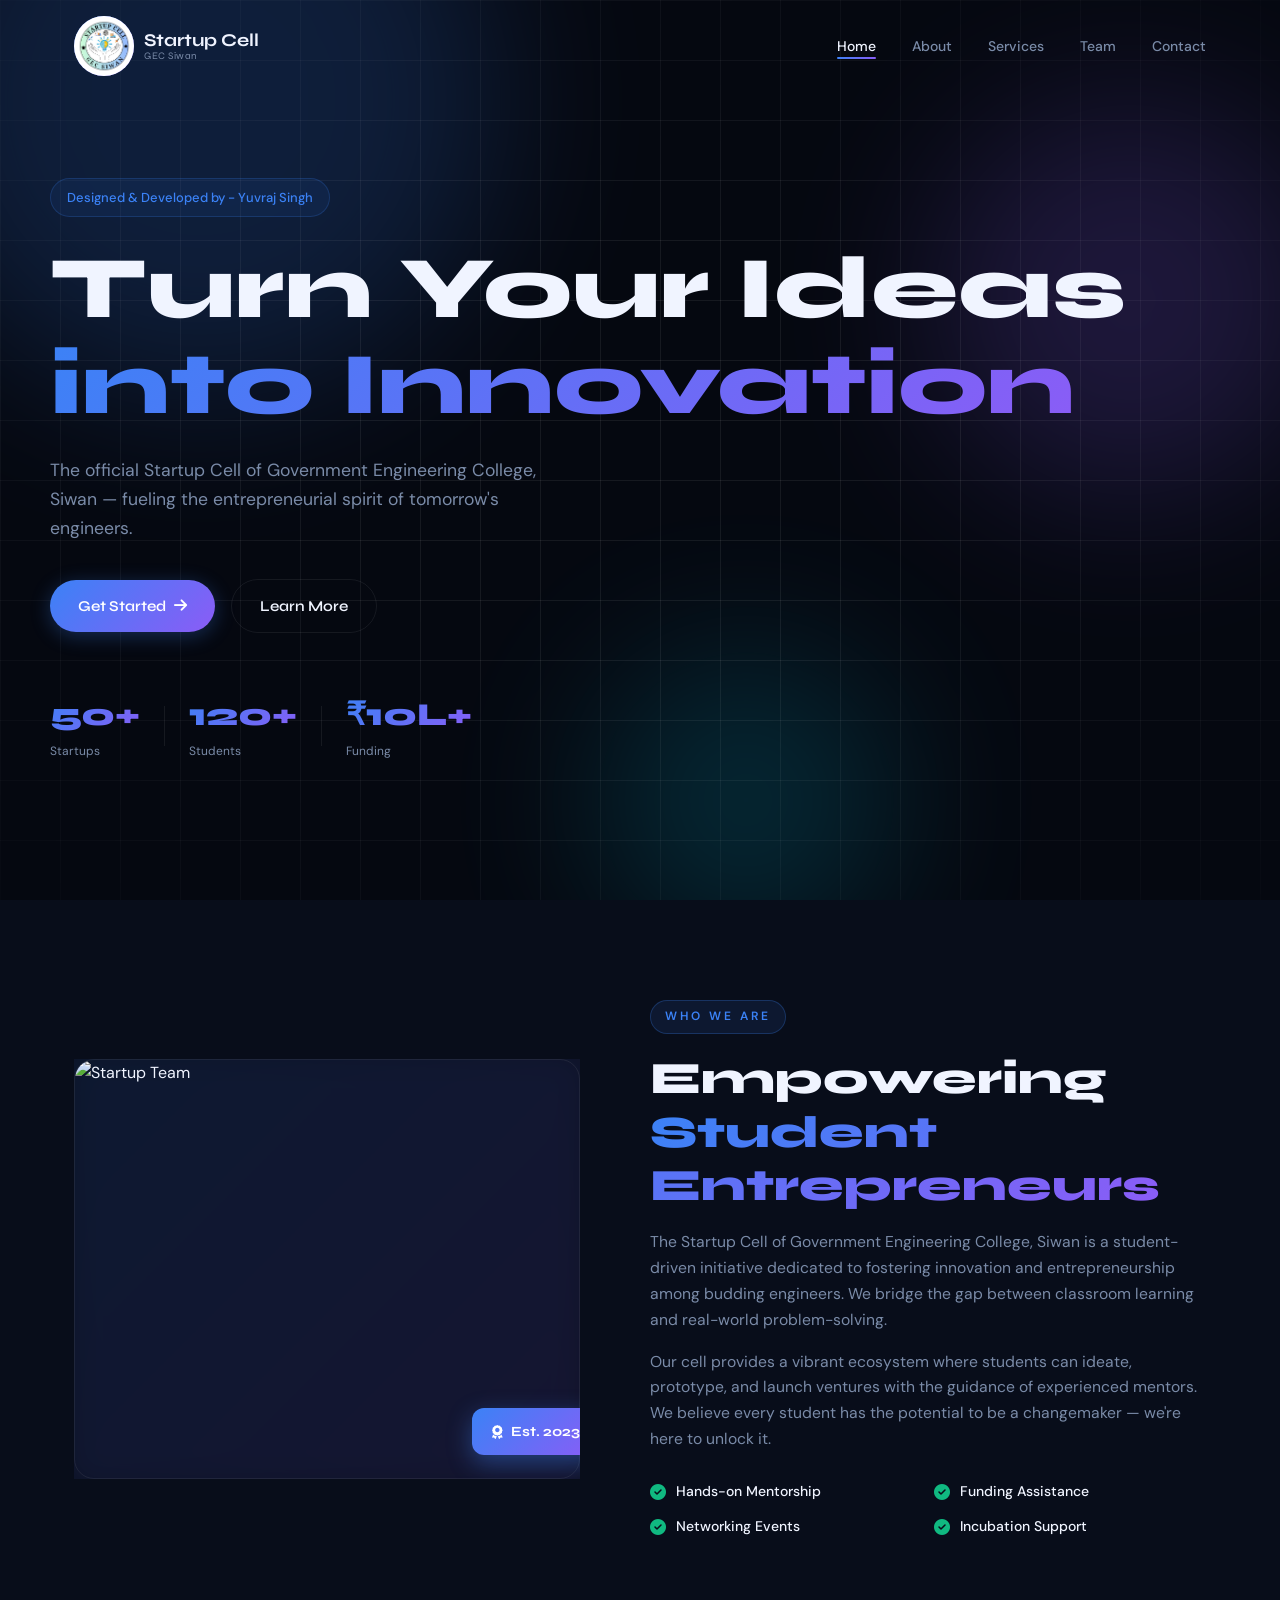
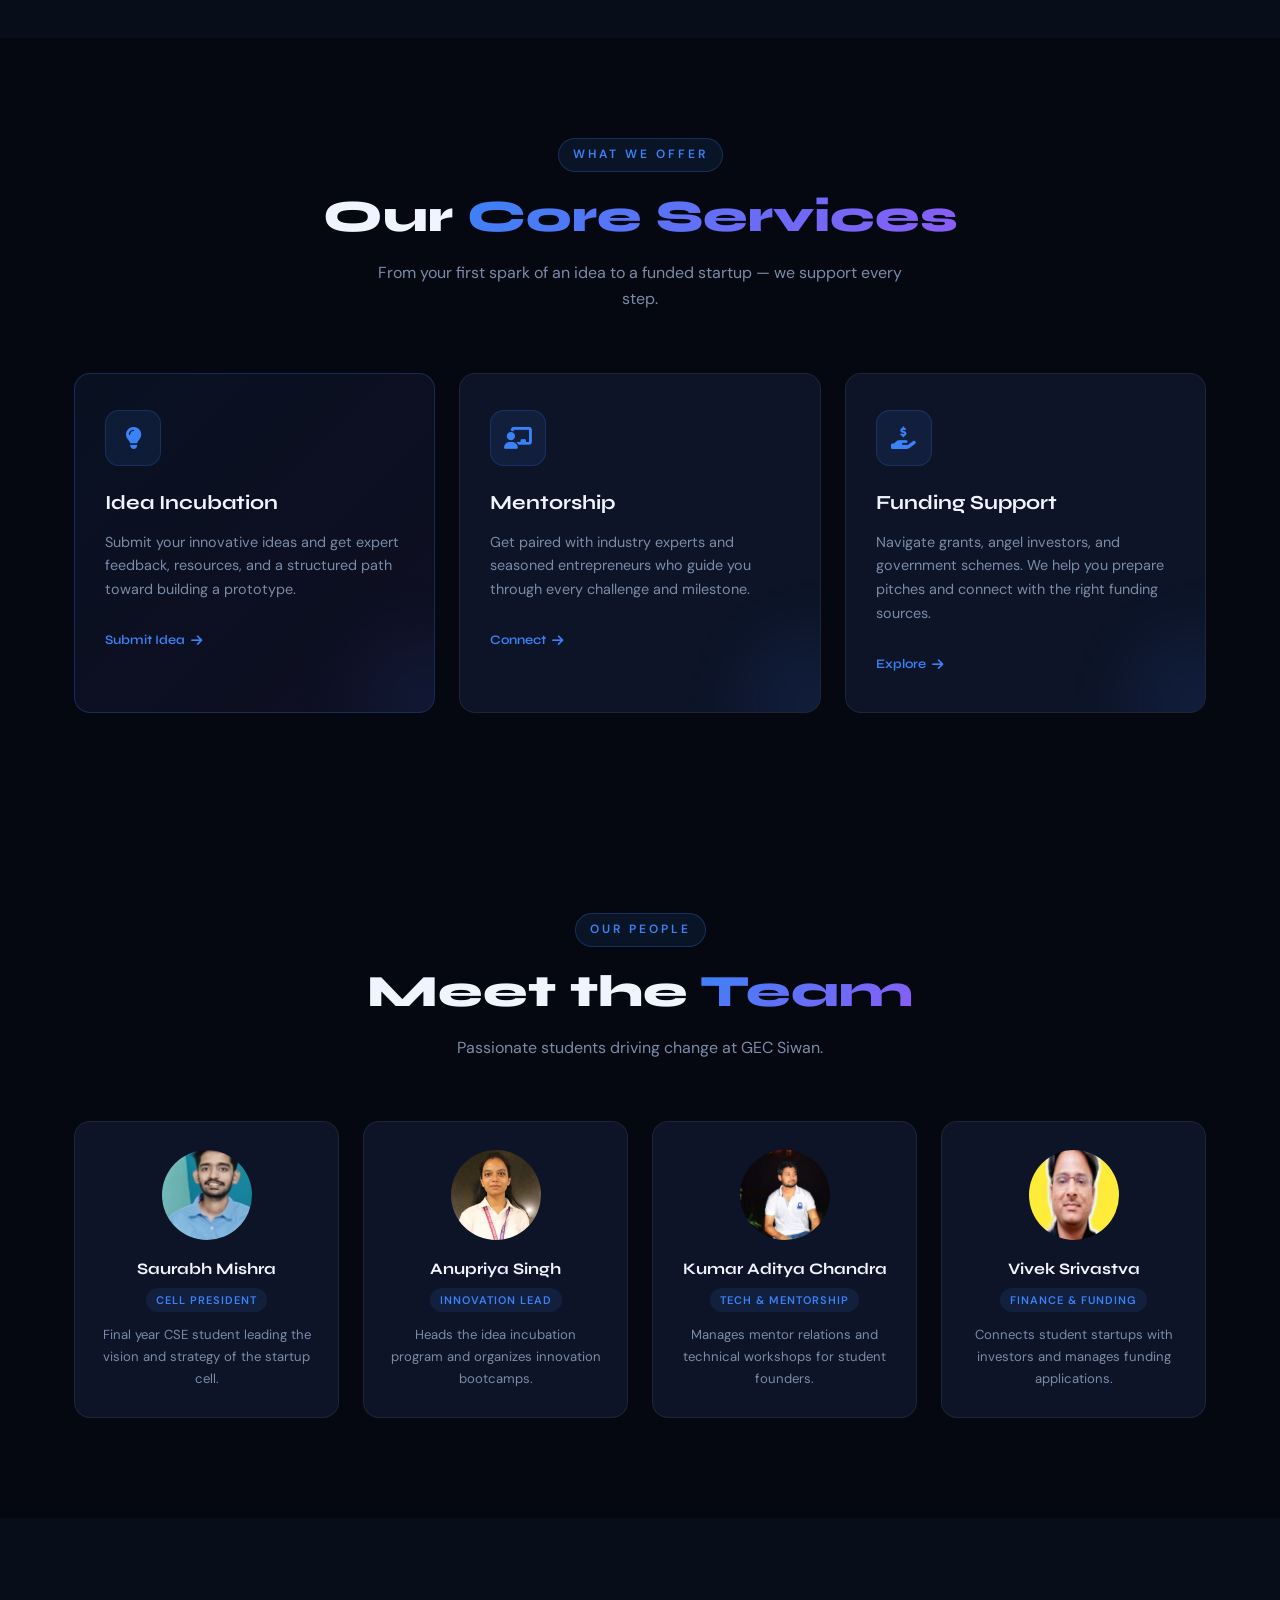
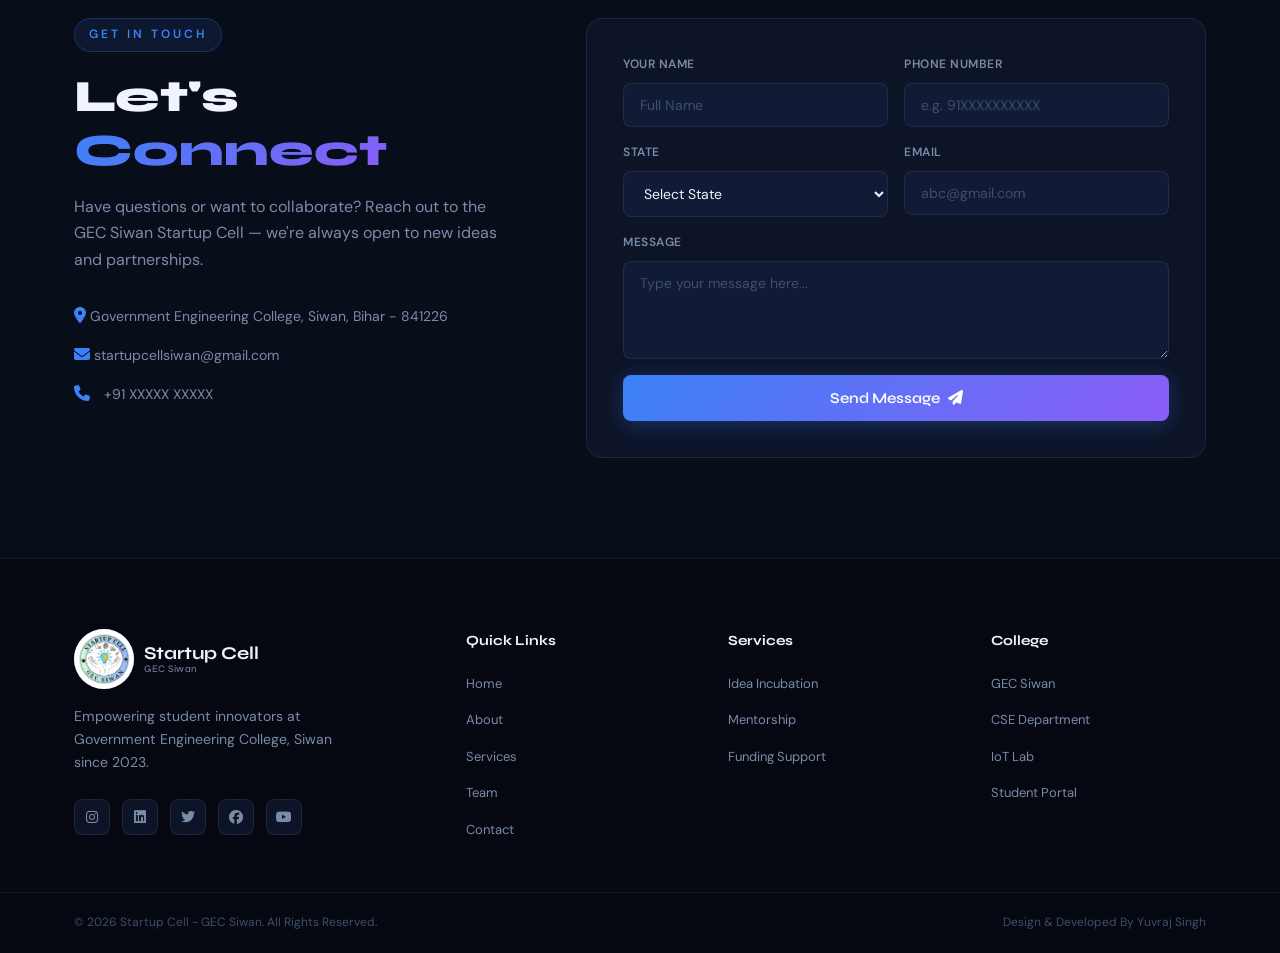
==== commit 6f388c3d: "Footer Link Added." ====
--- a/index.html
+++ b/index.html
@@ -6,10 +6,10 @@
   <meta name="viewport" content="width=device-width, initial-scale=1.0" />
   <title>Startup Cell - GEC Siwan</title>
   <link rel="stylesheet" href="style.css" />
-  <link href="https://fonts.googleapis.com/css2?family=Syne:wght@400;600;700;800&family=DM+Sans:ital,wght@0,300;0,400;0,500;1,300&display=swap" rel="stylesheet" />
+  <link href="https://fonts.googleapis.com/css2?family=Syne:wght@400;600;700;800&family=DM+Sans:ital,wght@0,300;0,400;0,500;1,300&display=swap"rel="stylesheet" />
   <link rel="stylesheet" href="https://cdnjs.cloudflare.com/ajax/libs/font-awesome/6.5.0/css/all.min.css" />
   <link rel="shortcut icon" href="IMAGES/Startup Cell Logo.png" type="image/x-icon">
-  <meta name="description" content="The official Startup Cell of Government Engineering College, Siwan — fueling the entrepreneurial spirit of tomorrow's engineers. We provide mentorship, funding support, and a vibrant ecosystem for student innovators to turn their ideas into successful startups." />
+  <meta name="description"content="The official Startup Cell of Government Engineering College, Siwan — fueling the entrepreneurial spirit of tomorrow's engineers. We provide mentorship, funding support, and a vibrant ecosystem for student innovators to turn their ideas into successful startups." />
 </head>
 
 <body>
@@ -45,7 +45,7 @@
       <div class="grid-overlay"></div>
     </div>
     <div class="hero-content">
-      <div class="hero-badge"><i class="fa-solid fa-bolt"></i> GEC Siwan · CSE-IoT</div>
+      <div class="hero-badge"><!--<i class="fa-solid fa-bolt">--></i> Designed & Developed by - Yuvraj Singh</div>
       <h1 class="hero-title">
         Turn Your Ideas<br />
         <span class="gradient-text">into Innovation</span>
@@ -92,7 +92,7 @@
               <img src="IMAGES/Startup Team.jpeg" alt="Startup Team" class="about-img" />
               <img src="https://pbs.twimg.com/media/HGRO3wtbMAAiLh4.jpg" alt="Startup Team" class="about-img" />
               <img src="https://pbs.twimg.com/media/HG0nPL8aAAAFq8F.jpg" alt="Startup Team" class="about-img" />
-             
+
 
               <!-- Duplicate -->
 
@@ -100,7 +100,7 @@
               <img src="IMAGES/Startup Team.jpeg" alt="Startup Team" class="about-img" />
               <img src="https://pbs.twimg.com/media/HGRO3wtbMAAiLh4.jpg" alt="Startup Team" class="about-img" />
               <img src="https://pbs.twimg.com/media/HG0nPL8aAAAFq8F.jpg" alt="Startup Team" class="about-img" />
-             
+
 
             </div>
 
@@ -373,7 +373,7 @@
                   <option value="chandigarh">Chandigarh</option>
                   <option value="ladakh">Ladakh</option>
                   <option value="jammu">Jammu & Kashmir</option>
-                  
+
                   <!-- Add more states as needed -->
                 </select>
               </div>
--- a/style.css
+++ b/style.css
@@ -8,7 +8,7 @@
   --bg2: #080d1a;
   --surface: #0d1428;
   --surface2: #111b35;
-  --border: rgba(255,255,255,0.07);
+  --border: rgba(255, 255, 255, 0.07);
   --accent: #3b82f6;
   --accent2: #06b6d4;
   --accent3: #8b5cf6;
@@ -22,13 +22,23 @@
   --font-body: 'DM Sans', sans-serif;
   --radius: 16px;
   --radius-sm: 8px;
-  --shadow: 0 8px 32px rgba(0,0,0,0.4);
-  --shadow-glow: 0 0 40px rgba(59,130,246,0.15);
+  --shadow: 0 8px 32px rgba(0, 0, 0, 0.4);
+  --shadow-glow: 0 0 40px rgba(59, 130, 246, 0.15);
 }
 
 /* --- Reset --- */
-*, *::before, *::after { margin: 0; padding: 0; box-sizing: border-box; }
-html { scroll-behavior: smooth; }
+*,
+*::before,
+*::after {
+  margin: 0;
+  padding: 0;
+  box-sizing: border-box;
+}
+
+html {
+  scroll-behavior: smooth;
+}
+
 body {
   font-family: var(--font-body);
   background: var(--bg);
@@ -36,18 +46,35 @@
   line-height: 1.65;
   overflow-x: hidden;
 }
-a { text-decoration: none; color: inherit; }
-ul { list-style: none; }
-img { max-width: 100%; display: block; }
+
+a {
+  text-decoration: none;
+  color: inherit;
+}
+
+ul {
+  list-style: none;
+}
+
+img {
+  max-width: 100%;
+  display: block;
+}
 
 /* --- Utility --- */
-.container { max-width: 1180px; margin: 0 auto; padding: 0 24px; }
+.container {
+  max-width: 1180px;
+  margin: 0 auto;
+  padding: 0 24px;
+}
+
 .gradient-text {
   background: var(--gradient);
   -webkit-background-clip: text;
   -webkit-text-fill-color: transparent;
   background-clip: text;
 }
+
 .section-label {
   display: inline-block;
   font-size: 12px;
@@ -55,12 +82,13 @@
   letter-spacing: 3px;
   text-transform: uppercase;
   color: var(--accent);
-  background: rgba(59,130,246,0.1);
-  border: 1px solid rgba(59,130,246,0.25);
+  background: rgba(59, 130, 246, 0.1);
+  border: 1px solid rgba(59, 130, 246, 0.25);
   padding: 6px 14px;
   border-radius: 100px;
   margin-bottom: 18px;
 }
+
 .section-title {
   font-family: var(--font-display);
   font-size: clamp(2rem, 4vw, 2.8rem);
@@ -68,8 +96,17 @@
   line-height: 1.2;
   margin-bottom: 16px;
 }
-.section-header { text-align: center; margin-bottom: 60px; }
-.section-subtitle { color: var(--text-muted); max-width: 540px; margin: 0 auto; }
+
+.section-header {
+  text-align: center;
+  margin-bottom: 60px;
+}
+
+.section-subtitle {
+  color: var(--text-muted);
+  max-width: 540px;
+  margin: 0 auto;
+}
 
 /* --- Buttons --- */
 .btn-primary {
@@ -86,9 +123,14 @@
   border: none;
   cursor: pointer;
   transition: all 0.3s ease;
-  box-shadow: 0 4px 20px rgba(59,130,246,0.3);
-}
-.btn-primary:hover { transform: translateY(-2px); box-shadow: 0 8px 30px rgba(59,130,246,0.45); }
+  box-shadow: 0 4px 20px rgba(59, 130, 246, 0.3);
+}
+
+.btn-primary:hover {
+  transform: translateY(-2px);
+  box-shadow: 0 8px 30px rgba(59, 130, 246, 0.45);
+}
+
 .btn-ghost {
   display: inline-flex;
   align-items: center;
@@ -104,25 +146,38 @@
   cursor: pointer;
   transition: all 0.3s ease;
 }
-.btn-ghost:hover { background: var(--surface); border-color: rgba(255,255,255,0.15); }
-.full-btn { width: 100%; justify-content: center; border-radius: var(--radius-sm); }
+
+.btn-ghost:hover {
+  background: var(--surface);
+  border-color: rgba(255, 255, 255, 0.15);
+}
+
+.full-btn {
+  width: 100%;
+  justify-content: center;
+  border-radius: var(--radius-sm);
+}
 
 /* =============================================
    NAVBAR
    ============================================= */
 .navbar {
   position: fixed;
-  top: 0; left: 0; right: 0;
+  top: 0;
+  left: 0;
+  right: 0;
   z-index: 1000;
   padding: 16px 0;
   transition: all 0.3s ease;
 }
+
 .navbar.scrolled {
-  background: rgba(5,8,16,0.9);
+  background: rgba(5, 8, 16, 0.9);
   backdrop-filter: blur(20px);
   padding: 10px 0;
   border-bottom: 1px solid var(--border);
 }
+
 .nav-inner {
   max-width: 1180px;
   /* height:100px;     */
@@ -132,6 +187,7 @@
   align-items: center;
   justify-content: space-between;
 }
+
 .nav-logo {
   display: flex;
   align-items: center;
@@ -139,23 +195,30 @@
   /* height:100px;
   width:500px; */
 }
+
 .logo-icon {
-  width: 60px; height: 60px;
+  width: 60px;
+  height: 60px;
   background: var(--gradient);
-  border-radius: 50%;  /* 10px */
-  display: flex; align-items: center; justify-content: center;
+  border-radius: 50%;
+  /* 10px */
+  display: flex;
+  align-items: center;
+  justify-content: center;
   font-family: var(--font-display);
   font-weight: 800;
   font-size: 13px;
   color: #fff;
   letter-spacing: 0.5px;
 }
-.logo-icon img{
-  height:60px;
-  width:60px;
+
+.logo-icon img {
+  height: 60px;
+  width: 60px;
   border-radius: 50%;
   object-fit: cover;
 }
+
 .logo-text {
   font-family: var(--font-display);
   font-weight: 700;
@@ -164,6 +227,7 @@
   flex-direction: column;
   line-height: 1;
 }
+
 .logo-text span {
   font-size: 10px;
   font-weight: 400;
@@ -171,11 +235,13 @@
   letter-spacing: 0.5px;
   margin-top: 2px;
 }
+
 .nav-links {
   display: flex;
   align-items: center;
   gap: 36px;
 }
+
 .nav-link {
   font-size: 14px;
   font-weight: 500;
@@ -183,17 +249,29 @@
   transition: color 0.2s;
   position: relative;
 }
+
 .nav-link::after {
   content: '';
   position: absolute;
-  bottom: -4px; left: 0;
-  width: 0; height: 2px;
+  bottom: -4px;
+  left: 0;
+  width: 0;
+  height: 2px;
   background: var(--gradient);
   border-radius: 2px;
   transition: width 0.3s ease;
 }
-.nav-link:hover, .nav-link.active { color: var(--text); }
-.nav-link:hover::after, .nav-link.active::after { width: 100%; }
+
+.nav-link:hover,
+.nav-link.active {
+  color: var(--text);
+}
+
+.nav-link:hover::after,
+.nav-link.active::after {
+  width: 100%;
+}
+
 .hamburger {
   display: none;
   flex-direction: column;
@@ -203,16 +281,27 @@
   cursor: pointer;
   padding: 4px;
 }
+
 .hamburger span {
   display: block;
-  width: 22px; height: 2px;
+  width: 22px;
+  height: 2px;
   background: var(--text);
   border-radius: 2px;
   transition: all 0.3s ease;
 }
-.hamburger.open span:nth-child(1) { transform: translateY(7px) rotate(45deg); }
-.hamburger.open span:nth-child(2) { opacity: 0; }
-.hamburger.open span:nth-child(3) { transform: translateY(-7px) rotate(-45deg); }
+
+.hamburger.open span:nth-child(1) {
+  transform: translateY(7px) rotate(45deg);
+}
+
+.hamburger.open span:nth-child(2) {
+  opacity: 0;
+}
+
+.hamburger.open span:nth-child(3) {
+  transform: translateY(-7px) rotate(-45deg);
+}
 
 /* =============================================
    HERO
@@ -225,30 +314,65 @@
   overflow: hidden;
   padding: 120px 24px 80px;
 }
-.hero-bg { position: absolute; inset: 0; z-index: 0; }
+
+.hero-bg {
+  position: absolute;
+  inset: 0;
+  z-index: 0;
+}
+
 .hero-circle {
   position: absolute;
   border-radius: 50%;
   filter: blur(80px);
   opacity: 0.18;
 }
-.c1 { width: 600px; height: 600px; background: #3b82f6; top: -200px; left: -100px; animation: float1 8s ease-in-out infinite; }
-.c2 { width: 400px; height: 400px; background: #8b5cf6; top: 100px; right: -50px; animation: float2 10s ease-in-out infinite; }
-.c3 { width: 300px; height: 300px; background: #06b6d4; bottom: -50px; right: 30%; animation: float1 12s ease-in-out infinite reverse; }
+
+.c1 {
+  width: 600px;
+  height: 600px;
+  background: #3b82f6;
+  top: -200px;
+  left: -100px;
+  animation: float1 8s ease-in-out infinite;
+}
+
+.c2 {
+  width: 400px;
+  height: 400px;
+  background: #8b5cf6;
+  top: 100px;
+  right: -50px;
+  animation: float2 10s ease-in-out infinite;
+}
+
+.c3 {
+  width: 300px;
+  height: 300px;
+  background: #06b6d4;
+  bottom: -50px;
+  right: 30%;
+  animation: float1 12s ease-in-out infinite reverse;
+}
+
 .grid-overlay {
-  position: absolute; inset: 0;
+  position: absolute;
+  inset: 0;
   background-image: linear-gradient(var(--border) 1px, transparent 1px), linear-gradient(90deg, var(--border) 1px, transparent 1px);
   background-size: 60px 60px;
   mask-image: radial-gradient(ellipse 80% 80% at 50% 50%, black 30%, transparent 100%);
 }
+
 .hero-content {
   position: relative;
   z-index: 2;
-  max-width: 1180px;    /*  ese se horizontal me hai  */
+  max-width: 1180px;
+  /*  ese se horizontal me hai  */
   margin: 0 auto;
   width: 100%;
   flex: 1;
 }
+
 .hero-badge {
   display: inline-flex;
   align-items: center;
@@ -256,13 +380,14 @@
   font-size: 13px;
   font-weight: 500;
   color: var(--accent);
-  background: rgba(59,130,246,0.08);
-  border: 1px solid rgba(59,130,246,0.2);
+  background: rgba(59, 130, 246, 0.08);
+  border: 1px solid rgba(59, 130, 246, 0.2);
   padding: 8px 16px;
   border-radius: 100px;
   margin-bottom: 24px;
   animation: fadeUp 0.6s ease both;
 }
+
 .hero-title {
   font-family: var(--font-display);
   font-size: clamp(3rem, 7vw, 5.5rem);
@@ -271,6 +396,7 @@
   margin-bottom: 24px;
   animation: fadeUp 0.7s 0.1s ease both;
 }
+
 .hero-desc {
   font-size: 1.1rem;
   color: var(--text-muted);
@@ -278,6 +404,7 @@
   margin-bottom: 36px;
   animation: fadeUp 0.7s 0.2s ease both;
 }
+
 .hero-cta {
   display: flex;
   align-items: center;
@@ -286,34 +413,64 @@
   margin-bottom: 56px;
   animation: fadeUp 0.7s 0.3s ease both;
 }
+
 .hero-stats {
   display: flex;
   align-items: center;
   gap: 24px;
   animation: fadeUp 0.7s 0.4s ease both;
 }
-.stat { display: flex; flex-direction: column; }
-.stat-num { font-family: var(--font-display); font-size: 2rem; font-weight: 800; background: var(--gradient); -webkit-background-clip: text; -webkit-text-fill-color: transparent; background-clip: text; }
-.stat-label { font-size: 12px; color: var(--text-muted); }
-.stat-divider { width: 1px; height: 40px; background: var(--border); }
+
+.stat {
+  display: flex;
+  flex-direction: column;
+}
+
+.stat-num {
+  font-family: var(--font-display);
+  font-size: 2rem;
+  font-weight: 800;
+  background: var(--gradient);
+  -webkit-background-clip: text;
+  -webkit-text-fill-color: transparent;
+  background-clip: text;
+}
+
+.stat-label {
+  font-size: 12px;
+  color: var(--text-muted);
+}
+
+.stat-divider {
+  width: 1px;
+  height: 40px;
+  background: var(--border);
+}
+
 .hero-visual {
   position: absolute;
-  right: 0; top: 50%;
+  right: 0;
+  top: 50%;
   transform: translateY(-50%);
-  width: 420px; height: 420px;
+  width: 420px;
+  height: 420px;
   z-index: 1;
   pointer-events: none;
 }
+
 .hero-orb {
   position: absolute;
-  width: 320px; height: 320px;
+  width: 320px;
+  height: 320px;
   border-radius: 50%;
-  background: conic-gradient(from 0deg, rgba(59,130,246,0.3), rgba(139,92,246,0.3), rgba(6,182,212,0.3), rgba(59,130,246,0.3));
-  top: 50%; left: 50%;
-  transform: translate(-50%,-50%);
+  background: conic-gradient(from 0deg, rgba(59, 130, 246, 0.3), rgba(139, 92, 246, 0.3), rgba(6, 182, 212, 0.3), rgba(59, 130, 246, 0.3));
+  top: 50%;
+  left: 50%;
+  transform: translate(-50%, -50%);
   filter: blur(1px);
   animation: spin 15s linear infinite;
 }
+
 .hero-orb::after {
   content: '';
   position: absolute;
@@ -321,12 +478,13 @@
   border-radius: 50%;
   background: var(--bg);
 }
+
 .floating-card {
   position: absolute;
   display: flex;
   align-items: center;
   gap: 10px;
-  background: rgba(13,20,40,0.9);
+  background: rgba(13, 20, 40, 0.9);
   border: 1px solid var(--border);
   border-radius: 12px;
   padding: 12px 18px;
@@ -336,16 +494,45 @@
   backdrop-filter: blur(10px);
   box-shadow: var(--shadow);
 }
-.floating-card i { font-size: 18px; }
-.fc1 { top: 10%; left: 5%; animation: float1 6s ease-in-out infinite; }
-.fc1 i { color: var(--accent); }
-.fc2 { top: 50%; right: 0; animation: float2 7s ease-in-out infinite; }
-.fc2 i { color: #f59e0b; }
-.fc3 { bottom: 15%; left: 15%; animation: float1 8s ease-in-out infinite; }
-.fc3 i { color: var(--green); }
+
+.floating-card i {
+  font-size: 18px;
+}
+
+.fc1 {
+  top: 10%;
+  left: 5%;
+  animation: float1 6s ease-in-out infinite;
+}
+
+.fc1 i {
+  color: var(--accent);
+}
+
+.fc2 {
+  top: 50%;
+  right: 0;
+  animation: float2 7s ease-in-out infinite;
+}
+
+.fc2 i {
+  color: #f59e0b;
+}
+
+.fc3 {
+  bottom: 15%;
+  left: 15%;
+  animation: float1 8s ease-in-out infinite;
+}
+
+.fc3 i {
+  color: var(--green);
+}
+
 .scroll-hint {
   position: absolute;
-  bottom: 36px; left: 50%;
+  bottom: 36px;
+  left: 50%;
   transform: translateX(-50%);
   display: flex;
   flex-direction: column;
@@ -357,8 +544,10 @@
   color: var(--text-dim);
   animation: fadeUp 1s 0.8s ease both;
 }
+
 .scroll-line {
-  width: 1px; height: 40px;
+  width: 1px;
+  height: 40px;
   background: linear-gradient(to bottom, var(--text-dim), transparent);
   animation: scrollLine 2s ease-in-out infinite;
 }
@@ -370,17 +559,21 @@
   padding: 100px 0;
   background: var(--bg2);
 }
+
 .about-inner {
   display: grid;
   grid-template-columns: 1fr 1.1fr;
   gap: 70px;
   align-items: center;
 }
+
 .about-img-wrap {
   position: relative;
   overflow: hidden;
 }
-.about-slider {              /*slider ka css*/
+
+.about-slider {
+  /*slider ka css*/
   width: 100%;
   height: 420px;
   overflow: hidden;
@@ -427,6 +620,7 @@
   opacity: 0.1;
   filter: blur(20px);
 }
+
 /* .about-img {
   border-radius: 20px;
   width: 100%;
@@ -438,7 +632,8 @@
 } */
 .about-img-badge {
   position: absolute;
-  bottom: 24px; right: -20px;
+  bottom: 24px;
+  right: -20px;
   background: var(--gradient);
   color: #fff;
   font-family: var(--font-display);
@@ -450,19 +645,22 @@
   align-items: center;
   gap: 8px;
   z-index: 2;
-  box-shadow: 0 8px 24px rgba(59,130,246,0.4);
-}
+  box-shadow: 0 8px 24px rgba(59, 130, 246, 0.4);
+}
+
 .about-content p {
   color: var(--text-muted);
   margin-bottom: 16px;
   font-size: 0.98rem;
 }
+
 .about-features {
   display: grid;
   grid-template-columns: 1fr 1fr;
   gap: 12px;
   margin-top: 28px;
 }
+
 .feature-item {
   display: flex;
   align-items: center;
@@ -471,17 +669,25 @@
   font-weight: 500;
   color: var(--text);
 }
-.feature-item i { color: var(--green); font-size: 16px; }
+
+.feature-item i {
+  color: var(--green);
+  font-size: 16px;
+}
 
 /* =============================================
    SERVICES
    ============================================= */
-.services { padding: 100px 0; }
+.services {
+  padding: 100px 0;
+}
+
 .services-grid {
   display: grid;
   grid-template-columns: repeat(3, 1fr);
   gap: 24px;
 }
+
 .service-card {
   background: var(--surface);
   border: 1px solid var(--border);
@@ -491,30 +697,51 @@
   overflow: hidden;
   transition: all 0.4s ease;
 }
-.service-card:hover { transform: translateY(-6px); border-color: rgba(59,130,246,0.3); }
+
+.service-card:hover {
+  transform: translateY(-6px);
+  border-color: rgba(59, 130, 246, 0.3);
+}
+
 .service-card.featured {
-  background: linear-gradient(135deg, rgba(59,130,246,0.08), rgba(139,92,246,0.08));
-  border-color: rgba(59,130,246,0.25);
-}
+  background: linear-gradient(135deg, rgba(59, 130, 246, 0.08), rgba(139, 92, 246, 0.08));
+  border-color: rgba(59, 130, 246, 0.25);
+}
+
 .service-icon {
-  width: 56px; height: 56px;
-  background: rgba(59,130,246,0.1);
-  border: 1px solid rgba(59,130,246,0.2);
+  width: 56px;
+  height: 56px;
+  background: rgba(59, 130, 246, 0.1);
+  border: 1px solid rgba(59, 130, 246, 0.2);
   border-radius: 14px;
-  display: flex; align-items: center; justify-content: center;
+  display: flex;
+  align-items: center;
+  justify-content: center;
   font-size: 22px;
   color: var(--accent);
   margin-bottom: 20px;
   transition: all 0.3s ease;
 }
-.service-card:hover .service-icon { background: var(--accent); color: #fff; border-color: var(--accent); }
+
+.service-card:hover .service-icon {
+  background: var(--accent);
+  color: #fff;
+  border-color: var(--accent);
+}
+
 .service-card h3 {
   font-family: var(--font-display);
   font-size: 1.25rem;
   font-weight: 700;
   margin-bottom: 12px;
 }
-.service-card p { color: var(--text-muted); font-size: 0.9rem; margin-bottom: 24px; }
+
+.service-card p {
+  color: var(--text-muted);
+  font-size: 0.9rem;
+  margin-bottom: 24px;
+}
+
 .service-btn {
   display: inline-flex;
   align-items: center;
@@ -525,17 +752,27 @@
   color: var(--accent);
   transition: gap 0.2s;
 }
-.service-btn:hover { gap: 10px; }
+
+.service-btn:hover {
+  gap: 10px;
+}
+
 .card-glow {
   position: absolute;
-  bottom: -60px; right: -60px;
-  width: 140px; height: 140px;
+  bottom: -60px;
+  right: -60px;
+  width: 140px;
+  height: 140px;
   border-radius: 50%;
-  background: rgba(59,130,246,0.08);
+  background: rgba(59, 130, 246, 0.08);
   filter: blur(30px);
   transition: all 0.4s ease;
 }
-.service-card:hover .card-glow { transform: scale(1.5); opacity: 0.8; }
+
+.service-card:hover .card-glow {
+  transform: scale(1.5);
+  opacity: 0.8;
+}
 
 /* =============================================
    IDEA FORM
@@ -546,23 +783,37 @@
   position: relative;
   overflow: hidden;
 }
+
 .idea-form-section::before {
   content: '';
   position: absolute;
-  top: -100px; left: -100px;
-  width: 500px; height: 500px;
+  top: -100px;
+  left: -100px;
+  width: 500px;
+  height: 500px;
   border-radius: 50%;
-  background: rgba(59,130,246,0.05);
+  background: rgba(59, 130, 246, 0.05);
   filter: blur(60px);
 }
+
 .idea-form-wrap {
   display: grid;
   grid-template-columns: 1fr 1.4fr;
   gap: 70px;
   align-items: start;
 }
-.idea-form-left p { color: var(--text-muted); margin-bottom: 32px; }
-.idea-steps { display: flex; flex-direction: column; gap: 20px; }
+
+.idea-form-left p {
+  color: var(--text-muted);
+  margin-bottom: 32px;
+}
+
+.idea-steps {
+  display: flex;
+  flex-direction: column;
+  gap: 20px;
+}
+
 .step {
   display: flex;
   align-items: center;
@@ -570,6 +821,7 @@
   font-size: 14px;
   color: var(--text-muted);
 }
+
 .step-num {
   font-family: var(--font-display);
   font-size: 22px;
@@ -580,20 +832,32 @@
   background-clip: text;
   min-width: 32px;
 }
-.idea-form, .contact-form {
+
+.idea-form,
+.contact-form {
   background: var(--surface);
   border: 1px solid var(--border);
   border-radius: var(--radius);
   padding: 36px;
 }
+
 .form-row {
   display: grid;
   grid-template-columns: 1fr 1fr;
   gap: 16px;
   margin-bottom: 16px;
 }
-.form-group { display: flex; flex-direction: column; gap: 8px; }
-.form-group.full { margin-bottom: 16px; }
+
+.form-group {
+  display: flex;
+  flex-direction: column;
+  gap: 8px;
+}
+
+.form-group.full {
+  margin-bottom: 16px;
+}
+
 .form-group label {
   font-size: 12px;
   font-weight: 600;
@@ -601,7 +865,10 @@
   color: var(--text-muted);
   text-transform: uppercase;
 }
-.form-group input, .form-group textarea, .form-group select {
+
+.form-group input,
+.form-group textarea,
+.form-group select {
   background: var(--surface2);
   border: 1px solid var(--border);
   border-radius: var(--radius-sm);
@@ -613,18 +880,31 @@
   transition: border-color 0.2s;
   resize: vertical;
 }
-.form-group input::placeholder, .form-group textarea::placeholder { color: var(--text-dim); }
-.form-group input:focus, .form-group textarea:focus { border-color: rgba(59,130,246,0.5); box-shadow: 0 0 0 3px rgba(59,130,246,0.08); }
+
+.form-group input::placeholder,
+.form-group textarea::placeholder {
+  color: var(--text-dim);
+}
+
+.form-group input:focus,
+.form-group textarea:focus {
+  border-color: rgba(59, 130, 246, 0.5);
+  box-shadow: 0 0 0 3px rgba(59, 130, 246, 0.08);
+}
 
 /* =============================================
    TEAM
    ============================================= */
-.team { padding: 100px 0; }
+.team {
+  padding: 100px 0;
+}
+
 .team-grid {
   display: grid;
   grid-template-columns: repeat(4, 1fr);
   gap: 24px;
 }
+
 .team-card {
   background: var(--surface);
   border: 1px solid var(--border);
@@ -633,19 +913,31 @@
   text-align: center;
   transition: all 0.3s ease;
 }
-.team-card:hover { transform: translateY(-4px); border-color: rgba(59,130,246,0.25); }
+
+.team-card:hover {
+  transform: translateY(-4px);
+  border-color: rgba(59, 130, 246, 0.25);
+}
+
 .team-img-wrap {
   position: relative;
-  width: 90px; height: 90px;
+  width: 90px;
+  height: 90px;
   margin: 0 auto 16px;
   border-radius: 50%;
   overflow: hidden;
 }
-.team-img-wrap img { width: 100%; height: 100%; object-fit: cover; }
+
+.team-img-wrap img {
+  width: 100%;
+  height: 100%;
+  object-fit: cover;
+}
+
 .team-overlay {
   position: absolute;
   inset: 0;
-  background: rgba(59,130,246,0.85);
+  background: rgba(59, 130, 246, 0.85);
   border-radius: 50%;
   display: flex;
   align-items: center;
@@ -653,16 +945,33 @@
   opacity: 0;
   transition: opacity 0.3s;
 }
-.team-card:hover .team-overlay { opacity: 1; }
-.team-socials { display: flex; gap: 12px; }
-.team-socials a { color: #fff; font-size: 15px; transition: transform 0.2s; }
-.team-socials a:hover { transform: scale(1.2); }
+
+.team-card:hover .team-overlay {
+  opacity: 1;
+}
+
+.team-socials {
+  display: flex;
+  gap: 12px;
+}
+
+.team-socials a {
+  color: #fff;
+  font-size: 15px;
+  transition: transform 0.2s;
+}
+
+.team-socials a:hover {
+  transform: scale(1.2);
+}
+
 .team-card h4 {
   font-family: var(--font-display);
   font-size: 1rem;
   font-weight: 700;
   margin-bottom: 4px;
 }
+
 .team-role {
   display: inline-block;
   font-size: 11px;
@@ -670,12 +979,16 @@
   letter-spacing: 1px;
   text-transform: uppercase;
   color: var(--accent);
-  background: rgba(59,130,246,0.1);
+  background: rgba(59, 130, 246, 0.1);
   padding: 3px 10px;
   border-radius: 100px;
   margin-bottom: 12px;
 }
-.team-card p { font-size: 0.82rem; color: var(--text-muted); }
+
+.team-card p {
+  font-size: 0.82rem;
+  color: var(--text-muted);
+}
 
 /* =============================================
    CONTACT
@@ -684,14 +997,25 @@
   padding: 100px 0;
   background: var(--bg2);
 }
+
 .contact-inner {
   display: grid;
   grid-template-columns: 1fr 1.4fr;
   gap: 70px;
   align-items: start;
 }
-.contact-info p { color: var(--text-muted); margin-bottom: 32px; }
-.contact-details { display: flex; flex-direction: column; gap: 16px; }
+
+.contact-info p {
+  color: var(--text-muted);
+  margin-bottom: 32px;
+}
+
+.contact-details {
+  display: flex;
+  flex-direction: column;
+  gap: 16px;
+}
+
 .contact-item {
   display: flex;
   align-items: flex-start;
@@ -699,32 +1023,67 @@
   font-size: 14px;
   color: var(--text-muted);
 }
-.contact-item i { color: var(--accent); font-size: 16px; margin-top: 2px; flex-shrink: 0; }
+
+.contact-item i {
+  color: var(--accent);
+  font-size: 16px;
+  margin-top: 2px;
+  flex-shrink: 0;
+}
+
 .contact-form-wrap {}
 
 /* =============================================
    FOOTER
    ============================================= */
-.footer { background: var(--bg); border-top: 1px solid var(--border); }
-.footer-top { padding: 70px 0 50px; }
+.footer {
+  background: var(--bg);
+  border-top: 1px solid var(--border);
+}
+
+.footer-top {
+  padding: 70px 0 50px;
+}
+
 .footer-inner {
   display: grid;
   grid-template-columns: 1.6fr 1fr 1fr 1fr;
   gap: 48px;
 }
-.footer-brand p { color: var(--text-muted); font-size: 0.88rem; margin-top: 16px; margin-bottom: 24px; max-width: 260px; }
-.footer-socials { display: flex; gap: 12px; }
+
+.footer-brand p {
+  color: var(--text-muted);
+  font-size: 0.88rem;
+  margin-top: 16px;
+  margin-bottom: 24px;
+  max-width: 260px;
+}
+
+.footer-socials {
+  display: flex;
+  gap: 12px;
+}
+
 .footer-socials a {
-  width: 36px; height: 36px;
+  width: 36px;
+  height: 36px;
   border-radius: 8px;
   background: var(--surface);
   border: 1px solid var(--border);
-  display: flex; align-items: center; justify-content: center;
+  display: flex;
+  align-items: center;
+  justify-content: center;
   font-size: 14px;
   color: var(--text-muted);
   transition: all 0.2s;
 }
-.footer-socials a:hover { background: var(--accent); border-color: var(--accent); color: #fff; }
+
+.footer-socials a:hover {
+  background: var(--accent);
+  border-color: var(--accent);
+  color: #fff;
+}
+
 .footer-links h5 {
   font-family: var(--font-display);
   font-size: 14px;
@@ -732,13 +1091,28 @@
   margin-bottom: 18px;
   color: var(--text);
 }
-.footer-links ul { display: flex; flex-direction: column; gap: 10px; }
-.footer-links a { font-size: 13px; color: var(--text-muted); transition: color 0.2s; }
-.footer-links a:hover { color: var(--accent); }
+
+.footer-links ul {
+  display: flex;
+  flex-direction: column;
+  gap: 10px;
+}
+
+.footer-links a {
+  font-size: 13px;
+  color: var(--text-muted);
+  transition: color 0.2s;
+}
+
+.footer-links a:hover {
+  color: var(--accent);
+}
+
 .footer-bottom {
   border-top: 1px solid var(--border);
   padding: 20px 0;
 }
+
 .footer-bottom .container {
   display: flex;
   align-items: center;
@@ -752,7 +1126,8 @@
    ============================================= */
 .toast {
   position: fixed;
-  bottom: 32px; right: 32px;
+  bottom: 32px;
+  right: 32px;
   background: var(--green);
   color: #fff;
   font-family: var(--font-display);
@@ -763,73 +1138,180 @@
   display: flex;
   align-items: center;
   gap: 10px;
-  box-shadow: 0 8px 32px rgba(16,185,129,0.35);
+  box-shadow: 0 8px 32px rgba(16, 185, 129, 0.35);
   transform: translateY(100px);
   opacity: 0;
   transition: all 0.4s cubic-bezier(0.34, 1.56, 0.64, 1);
   z-index: 9999;
 }
-.toast.show { transform: translateY(0); opacity: 1; }
+
+.toast.show {
+  transform: translateY(0);
+  opacity: 1;
+}
 
 /* =============================================
    ANIMATIONS
    ============================================= */
 @keyframes fadeUp {
-  from { opacity: 0; transform: translateY(30px); }
-  to { opacity: 1; transform: translateY(0); }
-}
+  from {
+    opacity: 0;
+    transform: translateY(30px);
+  }
+
+  to {
+    opacity: 1;
+    transform: translateY(0);
+  }
+}
+
 @keyframes float1 {
-  0%, 100% { transform: translateY(0); }
-  50% { transform: translateY(-20px); }
-}
+
+  0%,
+  100% {
+    transform: translateY(0);
+  }
+
+  50% {
+    transform: translateY(-20px);
+  }
+}
+
 @keyframes float2 {
-  0%, 100% { transform: translateY(0); }
-  50% { transform: translateY(20px); }
-}
+
+  0%,
+  100% {
+    transform: translateY(0);
+  }
+
+  50% {
+    transform: translateY(20px);
+  }
+}
+
 @keyframes spin {
-  from { transform: translate(-50%,-50%) rotate(0deg); }
-  to { transform: translate(-50%,-50%) rotate(360deg); }
-}
+  from {
+    transform: translate(-50%, -50%) rotate(0deg);
+  }
+
+  to {
+    transform: translate(-50%, -50%) rotate(360deg);
+  }
+}
+
 @keyframes scrollLine {
-  0% { opacity: 0; transform: scaleY(0); transform-origin: top; }
-  50% { opacity: 1; transform: scaleY(1); }
-  100% { opacity: 0; transform: scaleY(0); transform-origin: bottom; }
+  0% {
+    opacity: 0;
+    transform: scaleY(0);
+    transform-origin: top;
+  }
+
+  50% {
+    opacity: 1;
+    transform: scaleY(1);
+  }
+
+  100% {
+    opacity: 0;
+    transform: scaleY(0);
+    transform-origin: bottom;
+  }
 }
 
 /* =============================================
    RESPONSIVE
    ============================================= */
 @media (max-width: 1024px) {
-  .hero-visual { display: none; }
-  .services-grid { grid-template-columns: repeat(2, 1fr); }
-  .team-grid { grid-template-columns: repeat(2, 1fr); }
-  .footer-inner { grid-template-columns: 1fr 1fr; }
-  .about-inner, .idea-form-wrap, .contact-inner { grid-template-columns: 1fr; gap: 40px; }
-  .about-img-badge { right: 12px; }
-}
+  .hero-visual {
+    display: none;
+  }
+
+  .services-grid {
+    grid-template-columns: repeat(2, 1fr);
+  }
+
+  .team-grid {
+    grid-template-columns: repeat(2, 1fr);
+  }
+
+  .footer-inner {
+    grid-template-columns: 1fr 1fr;
+  }
+
+  .about-inner,
+  .idea-form-wrap,
+  .contact-inner {
+    grid-template-columns: 1fr;
+    gap: 40px;
+  }
+
+  .about-img-badge {
+    right: 12px;
+  }
+}
+
 @media (max-width: 768px) {
-  .hamburger { display: flex; }
+  .hamburger {
+    display: flex;
+  }
+
   .nav-links {
     display: none;
     flex-direction: column;
     position: absolute;
-    top: 70px; left: 0; right: 0;
-    background: rgba(5,8,16,0.97);
+    top: 70px;
+    left: 0;
+    right: 0;
+    background: rgba(5, 8, 16, 0.97);
     backdrop-filter: blur(20px);
     padding: 24px;
     gap: 20px;
     border-bottom: 1px solid var(--border);
   }
-  .nav-links.open { display: flex; }
-  .services-grid { grid-template-columns: 1fr; }
-  .team-grid { grid-template-columns: repeat(2, 1fr); }
-  .form-row { grid-template-columns: 1fr; }
-  .footer-inner { grid-template-columns: 1fr; }
-  .footer-bottom .container { flex-direction: column; gap: 8px; text-align: center; }
-  .hero-stats { gap: 16px; }
-}
+
+  .nav-links.open {
+    display: flex;
+  }
+
+  .services-grid {
+    grid-template-columns: 1fr;
+  }
+
+  .team-grid {
+    grid-template-columns: repeat(2, 1fr);
+  }
+
+  .form-row {
+    grid-template-columns: 1fr;
+  }
+
+  .footer-inner {
+    grid-template-columns: 1fr;
+  }
+
+  .footer-bottom .container {
+    flex-direction: column;
+    gap: 8px;
+    text-align: center;
+  }
+
+  .hero-stats {
+    gap: 16px;
+  }
+}
+
 @media (max-width: 480px) {
-  .hero-cta { flex-direction: column; align-items: flex-start; }
-  .team-grid { grid-template-columns: 1fr; }
-  .idea-form, .contact-form { padding: 24px 20px; }
+  .hero-cta {
+    flex-direction: column;
+    align-items: flex-start;
+  }
+
+  .team-grid {
+    grid-template-columns: 1fr;
+  }
+
+  .idea-form,
+  .contact-form {
+    padding: 24px 20px;
+  }
 }
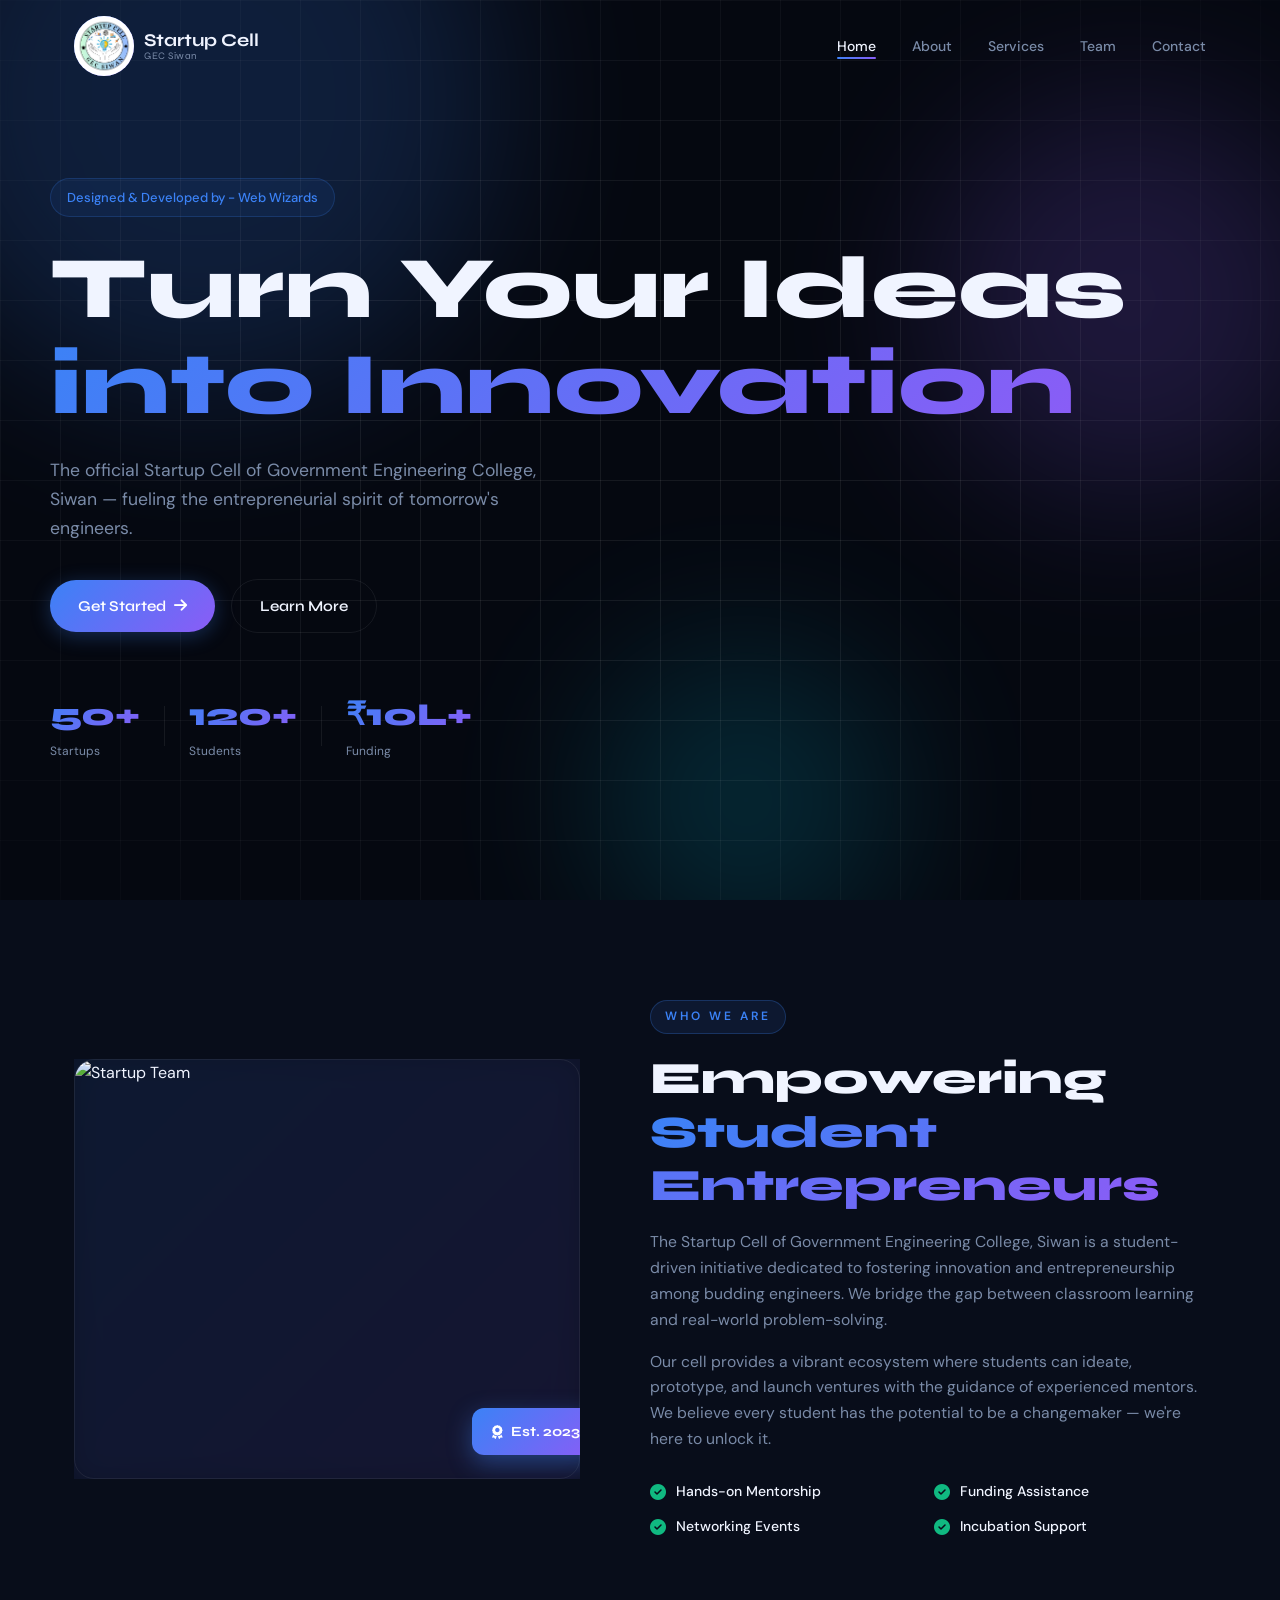
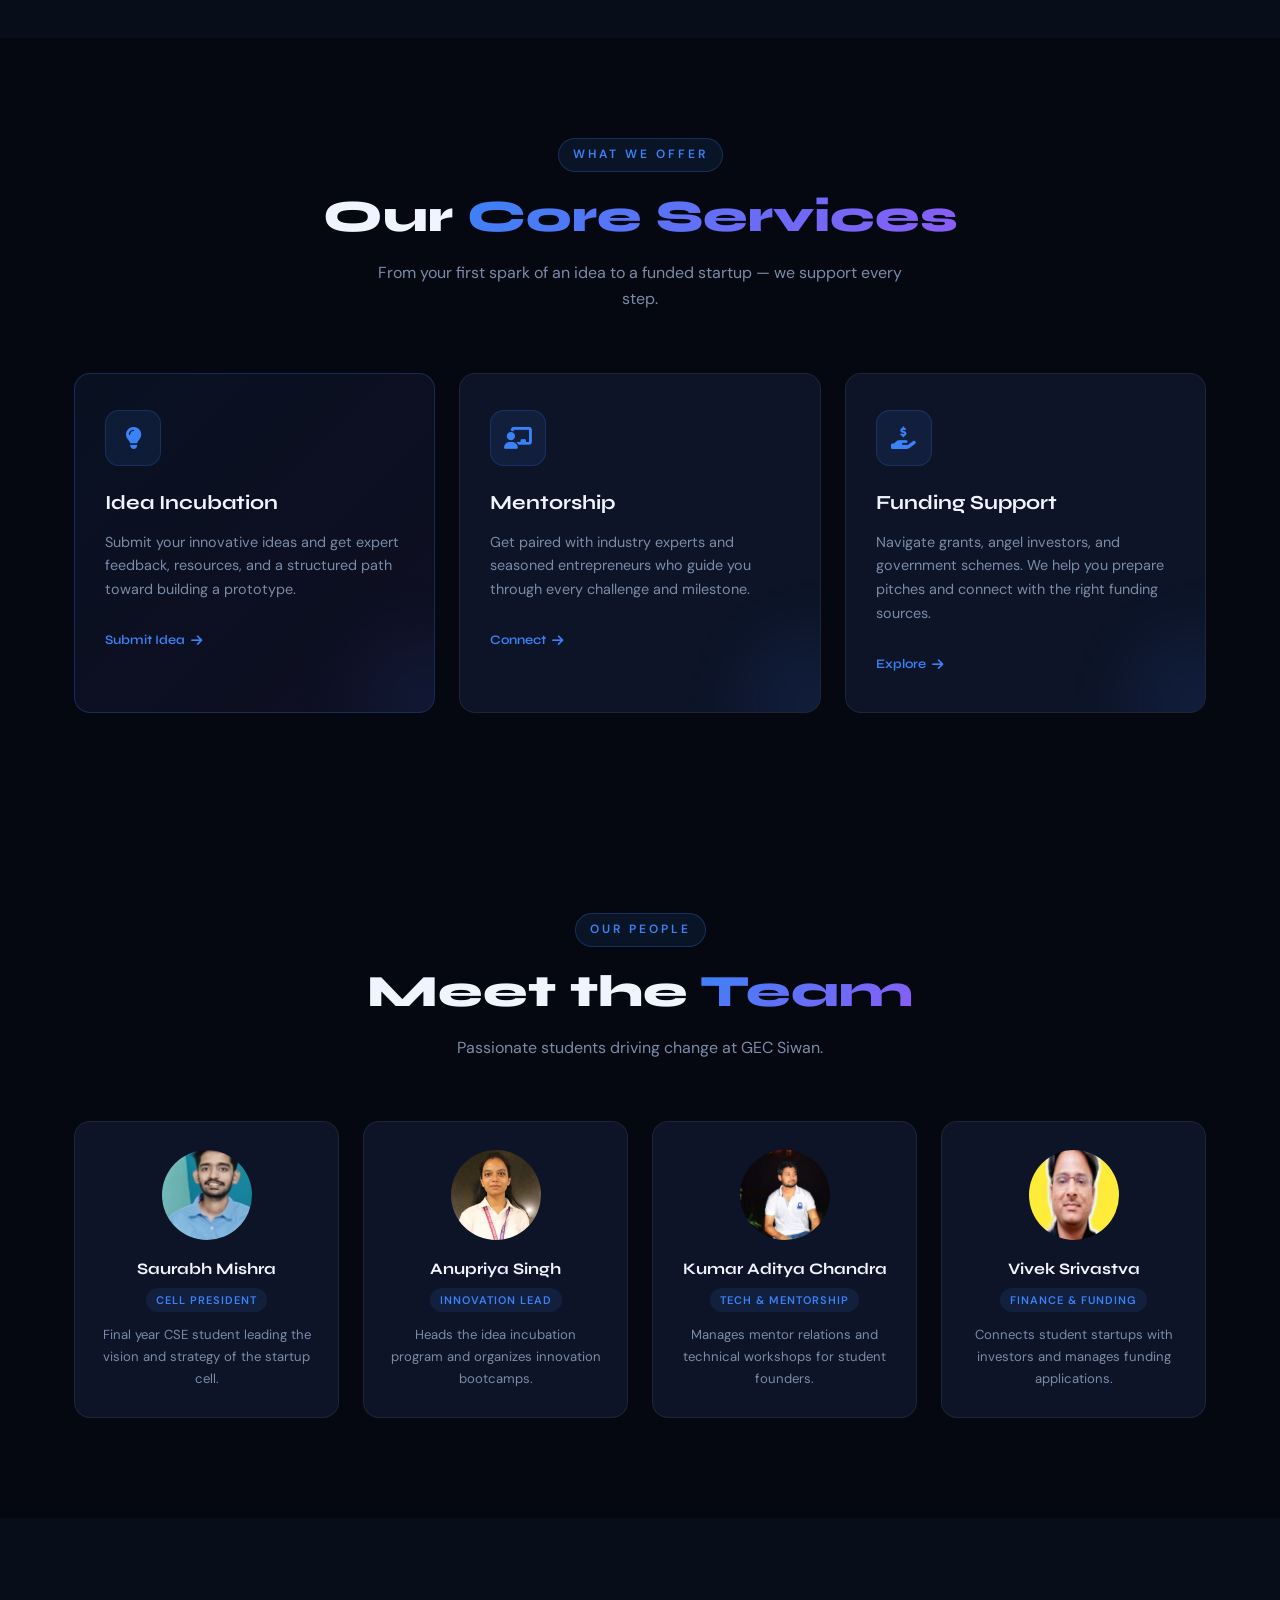
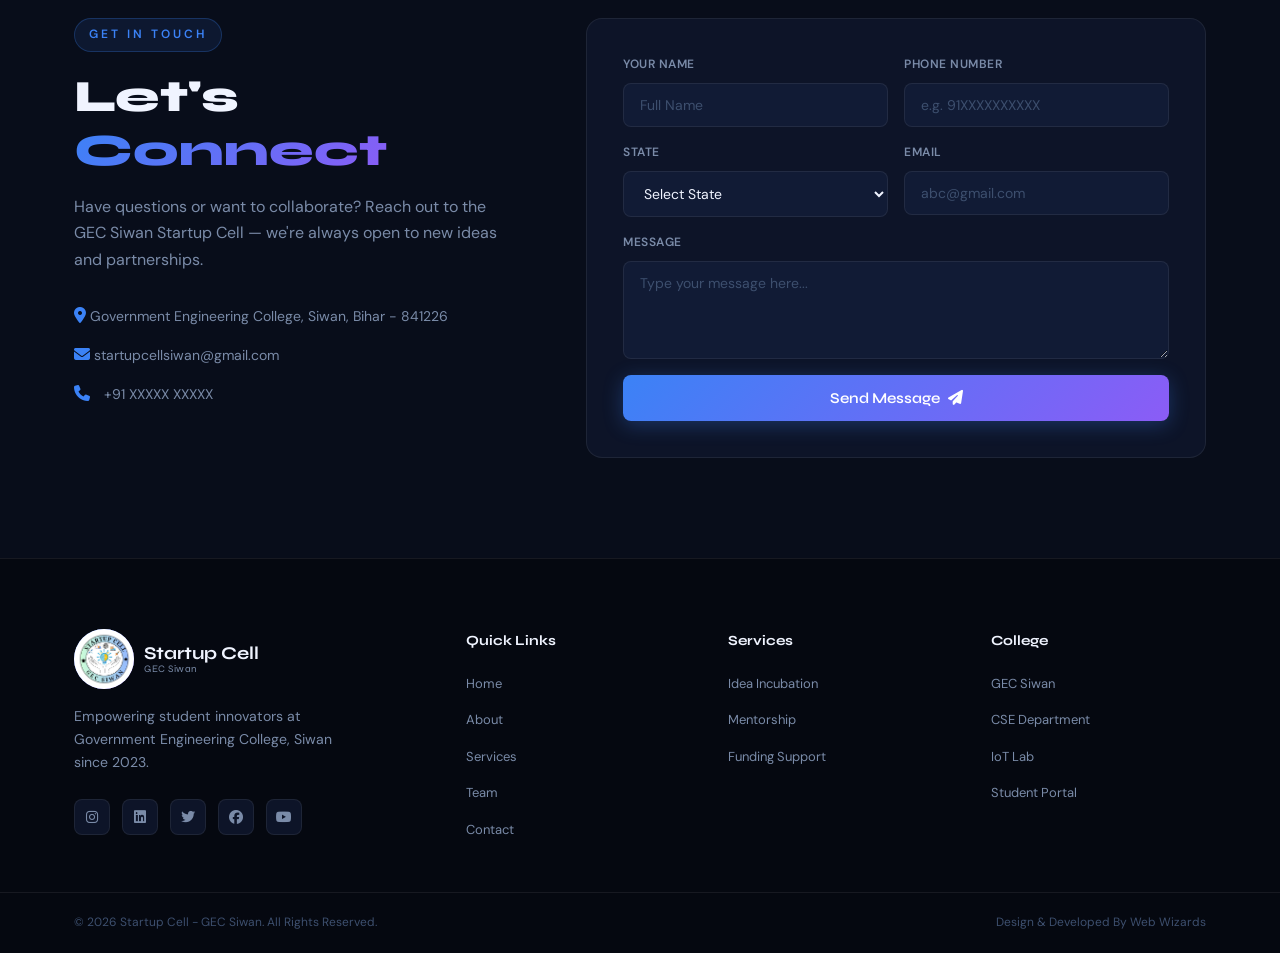
==== commit 99489145: "Fotter Updated." ====
--- a/index.html
+++ b/index.html
@@ -45,7 +45,7 @@
       <div class="grid-overlay"></div>
     </div>
     <div class="hero-content">
-      <div class="hero-badge"><!--<i class="fa-solid fa-bolt">--></i> Designed & Developed by - Yuvraj Singh</div>
+      <div class="hero-badge"><!--<i class="fa-solid fa-bolt">--></i> Designed & Developed by - Web Wizards</div>
       <h1 class="hero-title">
         Turn Your Ideas<br />
         <span class="gradient-text">into Innovation</span>
@@ -446,7 +446,7 @@
     <div class="footer-bottom">
       <div class="container">
         <p>&copy; 2026 Startup Cell - GEC Siwan. All Rights Reserved.</p>
-        <p>Design & Developed By</i> Yuvraj Singh</p>
+        <p>Design & Developed By</i> Web Wizards</p>
       </div>
     </div>
   </footer>
--- a/style.css
+++ b/style.css
@@ -210,6 +210,7 @@
   font-size: 13px;
   color: #fff;
   letter-spacing: 0.5px;
+  flex-shrink: 0;
 }
 
 .logo-icon img {
@@ -248,6 +249,7 @@
   color: var(--text-muted);
   transition: color 0.2s;
   position: relative;
+  white-space: nowrap;
 }
 
 .nav-link::after {
@@ -721,6 +723,7 @@
   color: var(--accent);
   margin-bottom: 20px;
   transition: all 0.3s ease;
+  flex-shrink: 0;
 }
 
 .service-card:hover .service-icon {
@@ -1219,11 +1222,23 @@
 }
 
 /* =============================================
-   RESPONSIVE
+   RESPONSIVE - Tablet (1024px and below)
    ============================================= */
 @media (max-width: 1024px) {
+  .container {
+    padding: 0 20px;
+  }
+
+  .hero {
+    padding: 100px 20px 60px;
+  }
+
   .hero-visual {
     display: none;
+  }
+
+  .hero-title {
+    font-size: clamp(2.5rem, 6vw, 4.5rem);
   }
 
   .services-grid {
@@ -1248,9 +1263,65 @@
   .about-img-badge {
     right: 12px;
   }
-}
-
+
+  .nav-links {
+    gap: 28px;
+  }
+
+  .about-slider {
+    height: 350px;
+  }
+
+  .about-img {
+    height: 350px;
+  }
+}
+
+/* =============================================
+   RESPONSIVE - Tablet Small (900px and below)
+   ============================================= */
+@media (max-width: 900px) {
+  .section-title {
+    font-size: clamp(1.75rem, 3.5vw, 2.5rem);
+  }
+
+  .hero-stats {
+    gap: 16px;
+  }
+
+  .stat-num {
+    font-size: 1.5rem;
+  }
+
+  .stat-divider {
+    height: 30px;
+  }
+
+  .stat-label {
+    font-size: 11px;
+  }
+
+  .about-slider {
+    height: 300px;
+  }
+
+  .about-img {
+    height: 300px;
+  }
+
+  .about-features {
+    grid-template-columns: 1fr;
+  }
+}
+
+/* =============================================
+   RESPONSIVE - Mobile (768px and below)
+   ============================================= */
 @media (max-width: 768px) {
+  .container {
+    padding: 0 16px;
+  }
+
   .hamburger {
     display: flex;
   }
@@ -1273,20 +1344,225 @@
     display: flex;
   }
 
+  .nav-inner {
+    padding: 0 16px;
+  }
+
+  .logo-text {
+    font-size: 16px;
+  }
+
+  .logo-text span {
+    font-size: 9px;
+  }
+
+  .logo-icon {
+    width: 50px;
+    height: 50px;
+    font-size: 11px;
+  }
+
+  .logo-icon img {
+    height: 50px;
+    width: 50px;
+  }
+
+  .hero {
+    padding: 80px 16px 50px;
+    min-height: auto;
+  }
+
+  .hero-title {
+    font-size: clamp(2rem, 5vw, 3.5rem);
+    margin-bottom: 16px;
+  }
+
+  .hero-desc {
+    font-size: 1rem;
+    margin-bottom: 28px;
+  }
+
+  .hero-cta {
+    flex-direction: column;
+    gap: 12px;
+    margin-bottom: 40px;
+  }
+
+  .btn-primary,
+  .btn-ghost {
+    width: 100%;
+    justify-content: center;
+    font-size: 14px;
+    padding: 12px 24px;
+  }
+
+  .hero-badge {
+    font-size: 11px;
+    padding: 6px 12px;
+  }
+
+  .hero-stats {
+    flex-direction: column;
+    align-items: flex-start;
+    gap: 12px;
+  }
+
+  .stat-divider {
+    display: none;
+  }
+
+  .stat-num {
+    font-size: 1.5rem;
+  }
+
+  .section-header {
+    margin-bottom: 40px;
+  }
+
+  .section-title {
+    font-size: clamp(1.5rem, 3vw, 2.2rem);
+    margin-bottom: 12px;
+  }
+
+  .section-label {
+    font-size: 10px;
+    padding: 5px 12px;
+    margin-bottom: 12px;
+  }
+
+  .section-subtitle {
+    font-size: 0.9rem;
+  }
+
   .services-grid {
     grid-template-columns: 1fr;
+    gap: 20px;
+  }
+
+  .service-card {
+    padding: 28px 24px;
+  }
+
+  .service-card h3 {
+    font-size: 1.1rem;
+  }
+
+  .service-btn {
+    font-size: 12px;
   }
 
   .team-grid {
     grid-template-columns: repeat(2, 1fr);
+    gap: 16px;
+  }
+
+  .team-card {
+    padding: 20px 16px;
+  }
+
+  .team-img-wrap {
+    width: 70px;
+    height: 70px;
+    margin-bottom: 12px;
+  }
+
+  .team-role {
+    font-size: 10px;
+    padding: 2px 8px;
+  }
+
+  .team-card h4 {
+    font-size: 0.9rem;
+  }
+
+  .team-card p {
+    font-size: 0.75rem;
+  }
+
+  .about-slider {
+    height: 250px;
+    border-radius: 16px;
+  }
+
+  .about-img {
+    height: 250px;
+  }
+
+  .about-img-badge {
+    padding: 10px 16px;
+    font-size: 12px;
+    bottom: 16px;
+    right: 8px;
+  }
+
+  .about-content p {
+    font-size: 0.9rem;
+  }
+
+  .about {
+    padding: 60px 0;
+  }
+
+  .services {
+    padding: 60px 0;
+  }
+
+  .team {
+    padding: 60px 0;
+  }
+
+  .idea-form-section {
+    padding: 60px 0;
+  }
+
+  .contact {
+    padding: 60px 0;
+  }
+
+  .idea-form,
+  .contact-form {
+    padding: 28px 20px;
   }
 
   .form-row {
     grid-template-columns: 1fr;
+    gap: 12px;
+    margin-bottom: 12px;
+  }
+
+  .form-group input,
+  .form-group textarea,
+  .form-group select {
+    padding: 10px 14px;
+    font-size: 13px;
+  }
+
+  .idea-form-wrap,
+  .contact-inner {
+    gap: 40px;
+  }
+
+  .idea-steps,
+  .contact-details {
+    gap: 16px;
+  }
+
+  .step,
+  .contact-item {
+    font-size: 13px;
+  }
+
+  .step-num {
+    font-size: 18px;
   }
 
   .footer-inner {
     grid-template-columns: 1fr;
+    gap: 36px;
+  }
+
+  .footer-top {
+    padding: 50px 0 40px;
   }
 
   .footer-bottom .container {
@@ -1295,23 +1571,650 @@
     text-align: center;
   }
 
+  .toast {
+    bottom: 20px;
+    right: 20px;
+    left: 20px;
+    max-width: calc(100% - 40px);
+    font-size: 13px;
+    padding: 12px 16px;
+  }
+
+  .floating-card {
+    font-size: 12px;
+    padding: 10px 14px;
+  }
+
+  .floating-card i {
+    font-size: 16px;
+  }
+
+  .nav-link {
+    font-size: 13px;
+  }
+
+  .footer-links a {
+    font-size: 12px;
+  }
+}
+
+/* =============================================
+   RESPONSIVE - Mobile Small (600px and below)
+   ============================================= */
+@media (max-width: 600px) {
+  .nav-logo {
+    gap: 8px;
+  }
+
+  .logo-icon {
+    width: 44px;
+    height: 44px;
+    font-size: 10px;
+  }
+
+  .logo-icon img {
+    height: 44px;
+    width: 44px;
+  }
+
+  .logo-text {
+    font-size: 14px;
+  }
+
+  .logo-text span {
+    font-size: 8px;
+  }
+
+  .hero {
+    padding: 70px 14px 40px;
+  }
+
+  .hero-title {
+    font-size: clamp(1.75rem, 4vw, 2.8rem);
+    line-height: 1.1;
+    margin-bottom: 14px;
+  }
+
+  .hero-desc {
+    font-size: 0.95rem;
+    margin-bottom: 20px;
+    max-width: 100%;
+  }
+
+  .hero-badge {
+    font-size: 10px;
+    padding: 5px 10px;
+  }
+
+  .hero-cta {
+    gap: 10px;
+  }
+
+  .btn-primary,
+  .btn-ghost {
+    padding: 11px 20px;
+    font-size: 13px;
+  }
+
+  .section-title {
+    font-size: clamp(1.25rem, 2.5vw, 2rem);
+  }
+
+  .section-subtitle {
+    font-size: 0.85rem;
+  }
+
+  .service-card {
+    padding: 24px 20px;
+  }
+
+  .service-card h3 {
+    font-size: 1rem;
+  }
+
+  .service-card p {
+    font-size: 0.85rem;
+  }
+
+  .service-icon {
+    width: 48px;
+    height: 48px;
+    font-size: 18px;
+  }
+
+  .team-grid {
+    grid-template-columns: 1fr;
+  }
+
+  .team-card {
+    padding: 18px 14px;
+  }
+
+  .team-img-wrap {
+    width: 60px;
+    height: 60px;
+    margin-bottom: 10px;
+  }
+
+  .team-card h4 {
+    font-size: 0.85rem;
+  }
+
+  .team-card p {
+    font-size: 0.7rem;
+  }
+
+  .about-slider {
+    height: 200px;
+    border-radius: 12px;
+  }
+
+  .about-img {
+    height: 200px;
+  }
+
+  .about-img-badge {
+    padding: 8px 14px;
+    font-size: 11px;
+  }
+
+  .idea-form,
+  .contact-form {
+    padding: 24px 16px;
+  }
+
+  .form-group label {
+    font-size: 11px;
+  }
+
+  .form-group input,
+  .form-group textarea,
+  .form-group select {
+    padding: 9px 12px;
+    font-size: 12px;
+  }
+
+  .contact-item {
+    font-size: 12px;
+  }
+
+  .contact-item i {
+    font-size: 14px;
+  }
+
+  .footer-links h5 {
+    font-size: 12px;
+    margin-bottom: 12px;
+  }
+
+  .footer-brand p {
+    font-size: 0.8rem;
+    max-width: 100%;
+  }
+
+  .footer-socials {
+    gap: 10px;
+  }
+
+  .footer-socials a {
+    width: 32px;
+    height: 32px;
+    font-size: 12px;
+  }
+
+  .scroll-hint {
+    font-size: 10px;
+    gap: 6px;
+  }
+
+  .scroll-line {
+    height: 30px;
+  }
+
   .hero-stats {
-    gap: 16px;
-  }
-}
-
-@media (max-width: 480px) {
-  .hero-cta {
     flex-direction: column;
     align-items: flex-start;
-  }
-
-  .team-grid {
-    grid-template-columns: 1fr;
+    gap: 8px;
+  }
+}
+
+/* =============================================
+   RESPONSIVE - Mobile Extra Small (480px and below)
+   ============================================= */
+@media (max-width: 480px) {
+  .container {
+    padding: 0 12px;
+  }
+
+  .nav-inner {
+    padding: 0 12px;
+  }
+
+  .logo-icon {
+    width: 40px;
+    height: 40px;
+    font-size: 9px;
+  }
+
+  .logo-icon img {
+    height: 40px;
+    width: 40px;
+  }
+
+  .logo-text {
+    font-size: 13px;
+  }
+
+  .logo-text span {
+    font-size: 8px;
+  }
+
+  .nav-link {
+    font-size: 12px;
+  }
+
+  .hero {
+    padding: 60px 12px 30px;
+  }
+
+  .hero-title {
+    font-size: clamp(1.5rem, 3.5vw, 2.4rem);
+  }
+
+  .hero-desc {
+    font-size: 0.9rem;
+  }
+
+  .hero-badge {
+    font-size: 9px;
+    gap: 5px;
+  }
+
+  .hero-cta {
+    gap: 8px;
+  }
+
+  .btn-primary,
+  .btn-ghost {
+    padding: 10px 18px;
+    font-size: 12px;
+    gap: 6px;
+  }
+
+  .section-title {
+    font-size: clamp(1.1rem, 2vw, 1.8rem);
+    margin-bottom: 10px;
+  }
+
+  .section-label {
+    font-size: 9px;
+    padding: 4px 10px;
+    margin-bottom: 10px;
+  }
+
+  .section-header {
+    margin-bottom: 30px;
+  }
+
+  .service-card {
+    padding: 20px 16px;
+  }
+
+  .service-card h3 {
+    font-size: 0.95rem;
+  }
+
+  .service-card p {
+    font-size: 0.8rem;
+  }
+
+  .service-icon {
+    width: 44px;
+    height: 44px;
+    font-size: 16px;
+    margin-bottom: 16px;
+  }
+
+  .service-btn {
+    font-size: 11px;
+  }
+
+  .team-img-wrap {
+    width: 55px;
+    height: 55px;
+    margin-bottom: 8px;
+  }
+
+  .team-role {
+    font-size: 9px;
+    padding: 2px 6px;
+  }
+
+  .team-card h4 {
+    font-size: 0.8rem;
+    margin-bottom: 3px;
+  }
+
+  .team-card p {
+    font-size: 0.65rem;
+  }
+
+  .about-slider {
+    height: 180px;
+  }
+
+  .about-img {
+    height: 180px;
+  }
+
+  .about-img-badge {
+    padding: 7px 12px;
+    font-size: 10px;
+    right: 6px;
+    bottom: 12px;
+  }
+
+  .about-content p {
+    font-size: 0.85rem;
+    margin-bottom: 12px;
+  }
+
+  .feature-item {
+    font-size: 12px;
+    gap: 8px;
+  }
+
+  .feature-item i {
+    font-size: 14px;
   }
 
   .idea-form,
   .contact-form {
-    padding: 24px 20px;
-  }
-}+    padding: 20px 14px;
+  }
+
+  .form-row {
+    gap: 10px;
+    margin-bottom: 10px;
+  }
+
+  .form-group label {
+    font-size: 10px;
+  }
+
+  .form-group input,
+  .form-group textarea,
+  .form-group select {
+    padding: 8px 10px;
+    font-size: 11px;
+  }
+
+  .step {
+    font-size: 12px;
+    gap: 12px;
+  }
+
+  .step-num {
+    font-size: 16px;
+    min-width: 28px;
+  }
+
+  .contact-details {
+    gap: 12px;
+  }
+
+  .contact-item {
+    font-size: 12px;
+    gap: 10px;
+  }
+
+  .contact-item i {
+    font-size: 13px;
+  }
+
+  .footer-top {
+    padding: 40px 0 30px;
+  }
+
+  .footer-inner {
+    gap: 28px;
+  }
+
+  .footer-links h5 {
+    font-size: 11px;
+    margin-bottom: 10px;
+  }
+
+  .footer-links ul {
+    gap: 8px;
+  }
+
+  .footer-links a {
+    font-size: 11px;
+  }
+
+  .footer-bottom {
+    padding: 16px 0;
+  }
+
+  .footer-bottom .container {
+    font-size: 10px;
+  }
+
+  .toast {
+    bottom: 16px;
+    right: 16px;
+    left: 16px;
+    max-width: calc(100% - 32px);
+    font-size: 12px;
+    padding: 10px 14px;
+  }
+
+  .floating-card {
+    font-size: 11px;
+    padding: 8px 12px;
+  }
+
+  .c1 {
+    width: 400px;
+    height: 400px;
+    top: -150px;
+    left: -150px;
+  }
+
+  .c2 {
+    width: 300px;
+    height: 300px;
+    top: 80px;
+    right: -80px;
+  }
+
+  .c3 {
+    width: 200px;
+    height: 200px;
+  }
+
+  .about {
+    padding: 50px 0;
+  }
+
+  .services {
+    padding: 50px 0;
+  }
+
+  .team {
+    padding: 50px 0;
+  }
+
+  .idea-form-section {
+    padding: 50px 0;
+  }
+
+  .contact {
+    padding: 50px 0;
+  }
+}
+
+/* =============================================
+   RESPONSIVE - Ultra Small (360px and below)
+   ============================================= */
+@media (max-width: 360px) {
+  .container {
+    padding: 0 10px;
+  }
+
+  .nav-inner {
+    padding: 0 10px;
+  }
+
+  .logo-icon {
+    width: 36px;
+    height: 36px;
+    font-size: 8px;
+  }
+
+  .logo-icon img {
+    height: 36px;
+    width: 36px;
+  }
+
+  .logo-text {
+    font-size: 12px;
+  }
+
+  .logo-text span {
+    font-size: 7px;
+  }
+
+  .nav-link {
+    font-size: 11px;
+  }
+
+  .hero {
+    padding: 50px 10px 25px;
+  }
+
+  .hero-title {
+    font-size: clamp(1.3rem, 3vw, 2.2rem);
+  }
+
+  .hero-desc {
+    font-size: 0.85rem;
+  }
+
+  .hero-badge {
+    font-size: 8px;
+    padding: 4px 8px;
+  }
+
+  .btn-primary,
+  .btn-ghost {
+    padding: 9px 16px;
+    font-size: 11px;
+  }
+
+  .section-title {
+    font-size: clamp(1rem, 1.8vw, 1.6rem);
+  }
+
+  .section-label {
+    font-size: 8px;
+    padding: 3px 8px;
+  }
+
+  .section-subtitle {
+    font-size: 0.8rem;
+  }
+
+  .service-card {
+    padding: 18px 14px;
+  }
+
+  .service-card h3 {
+    font-size: 0.9rem;
+    margin-bottom: 8px;
+  }
+
+  .service-card p {
+    font-size: 0.75rem;
+    margin-bottom: 12px;
+  }
+
+  .service-icon {
+    width: 40px;
+    height: 40px;
+    font-size: 14px;
+    margin-bottom: 12px;
+  }
+
+  .team-img-wrap {
+    width: 50px;
+    height: 50px;
+    margin-bottom: 6px;
+  }
+
+  .team-role {
+    font-size: 8px;
+    padding: 1px 5px;
+  }
+
+  .team-card h4 {
+    font-size: 0.75rem;
+  }
+
+  .team-card p {
+    font-size: 0.6rem;
+  }
+
+  .about-slider {
+    height: 160px;
+  }
+
+  .about-img {
+    height: 160px;
+  }
+
+  .about-img-badge {
+    padding: 6px 10px;
+    font-size: 9px;
+    right: 4px;
+    bottom: 10px;
+  }
+
+  .idea-form,
+  .contact-form {
+    padding: 18px 12px;
+  }
+
+  .form-group label {
+    font-size: 9px;
+  }
+
+  .form-group input,
+  .form-group textarea,
+  .form-group select {
+    padding: 7px 9px;
+    font-size: 10px;
+  }
+
+  .footer-inner {
+    gap: 20px;
+  }
+
+  .footer-links h5 {
+    font-size: 10px;
+  }
+
+  .footer-links a {
+    font-size: 10px;
+  }
+
+  .scroll-hint {
+    font-size: 8px;
+    gap: 4px;
+  }
+
+  .scroll-line {
+    height: 20px;
+  }
+}
